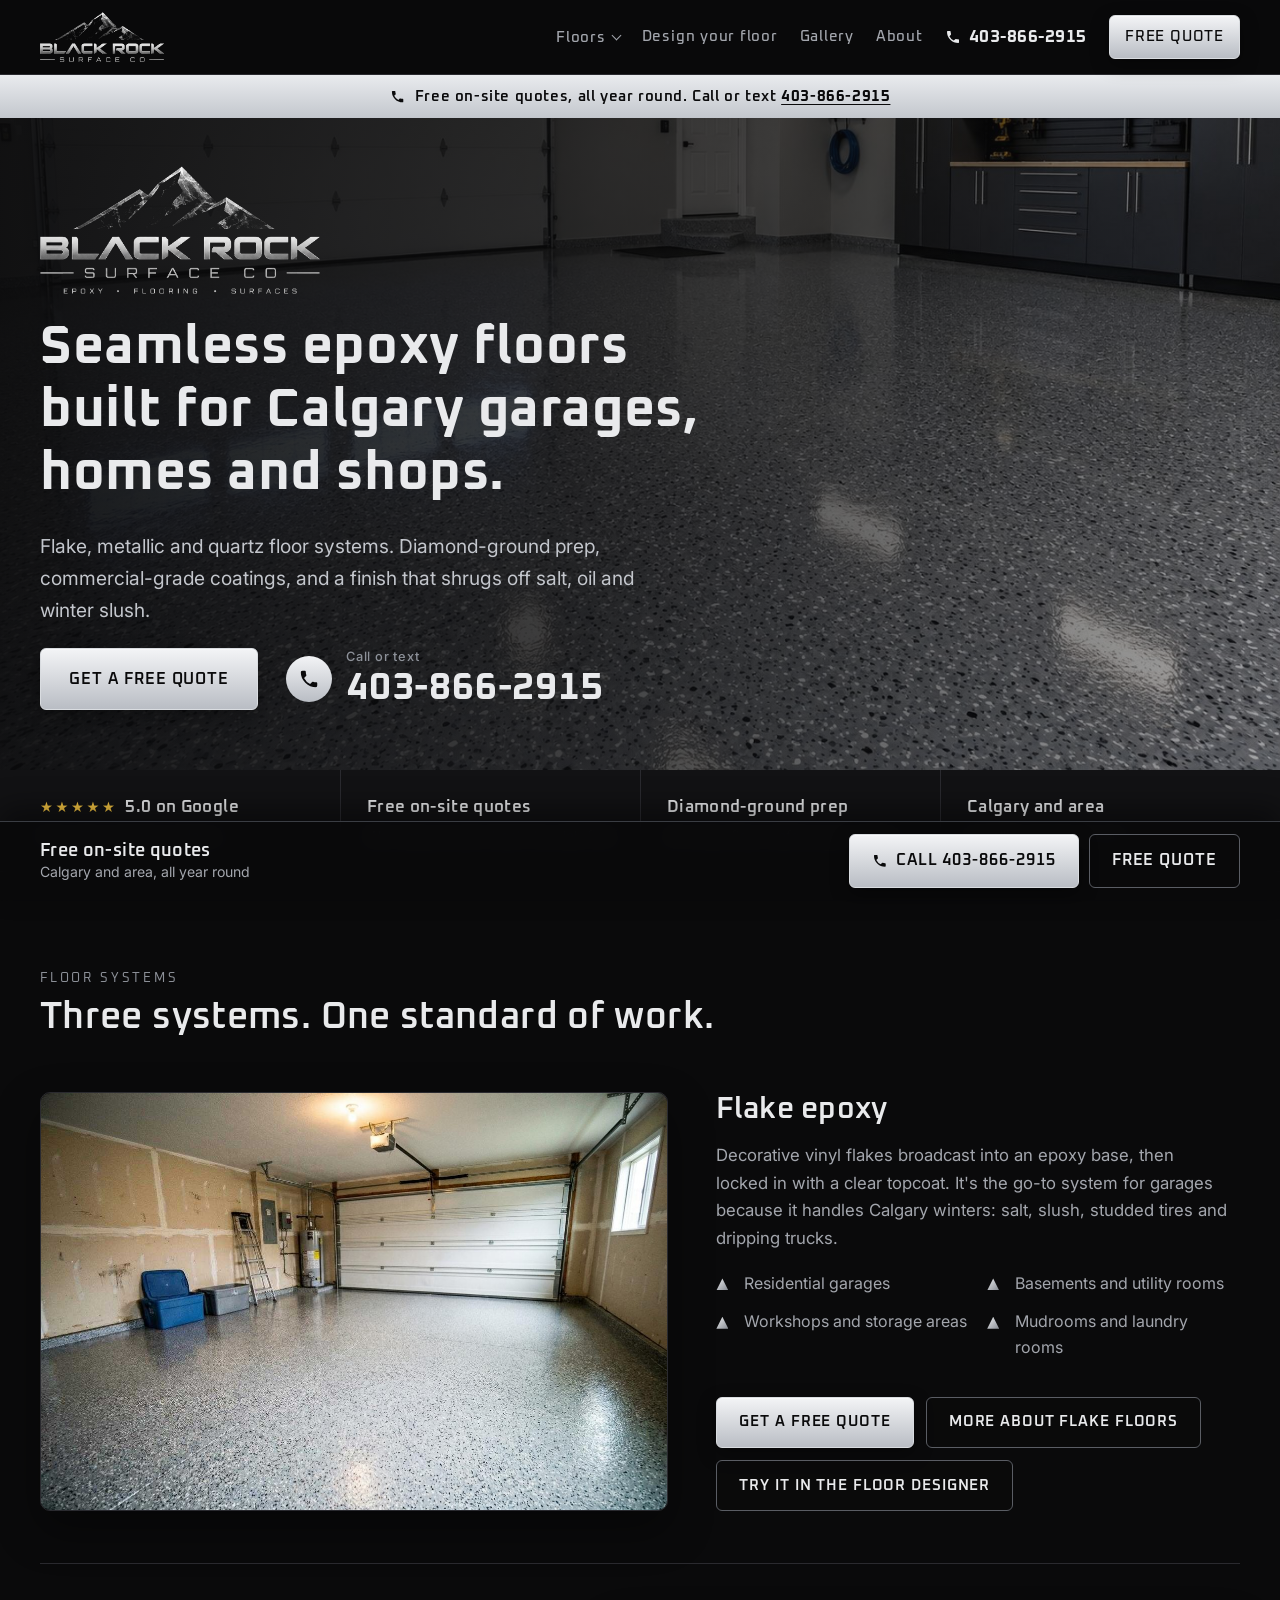
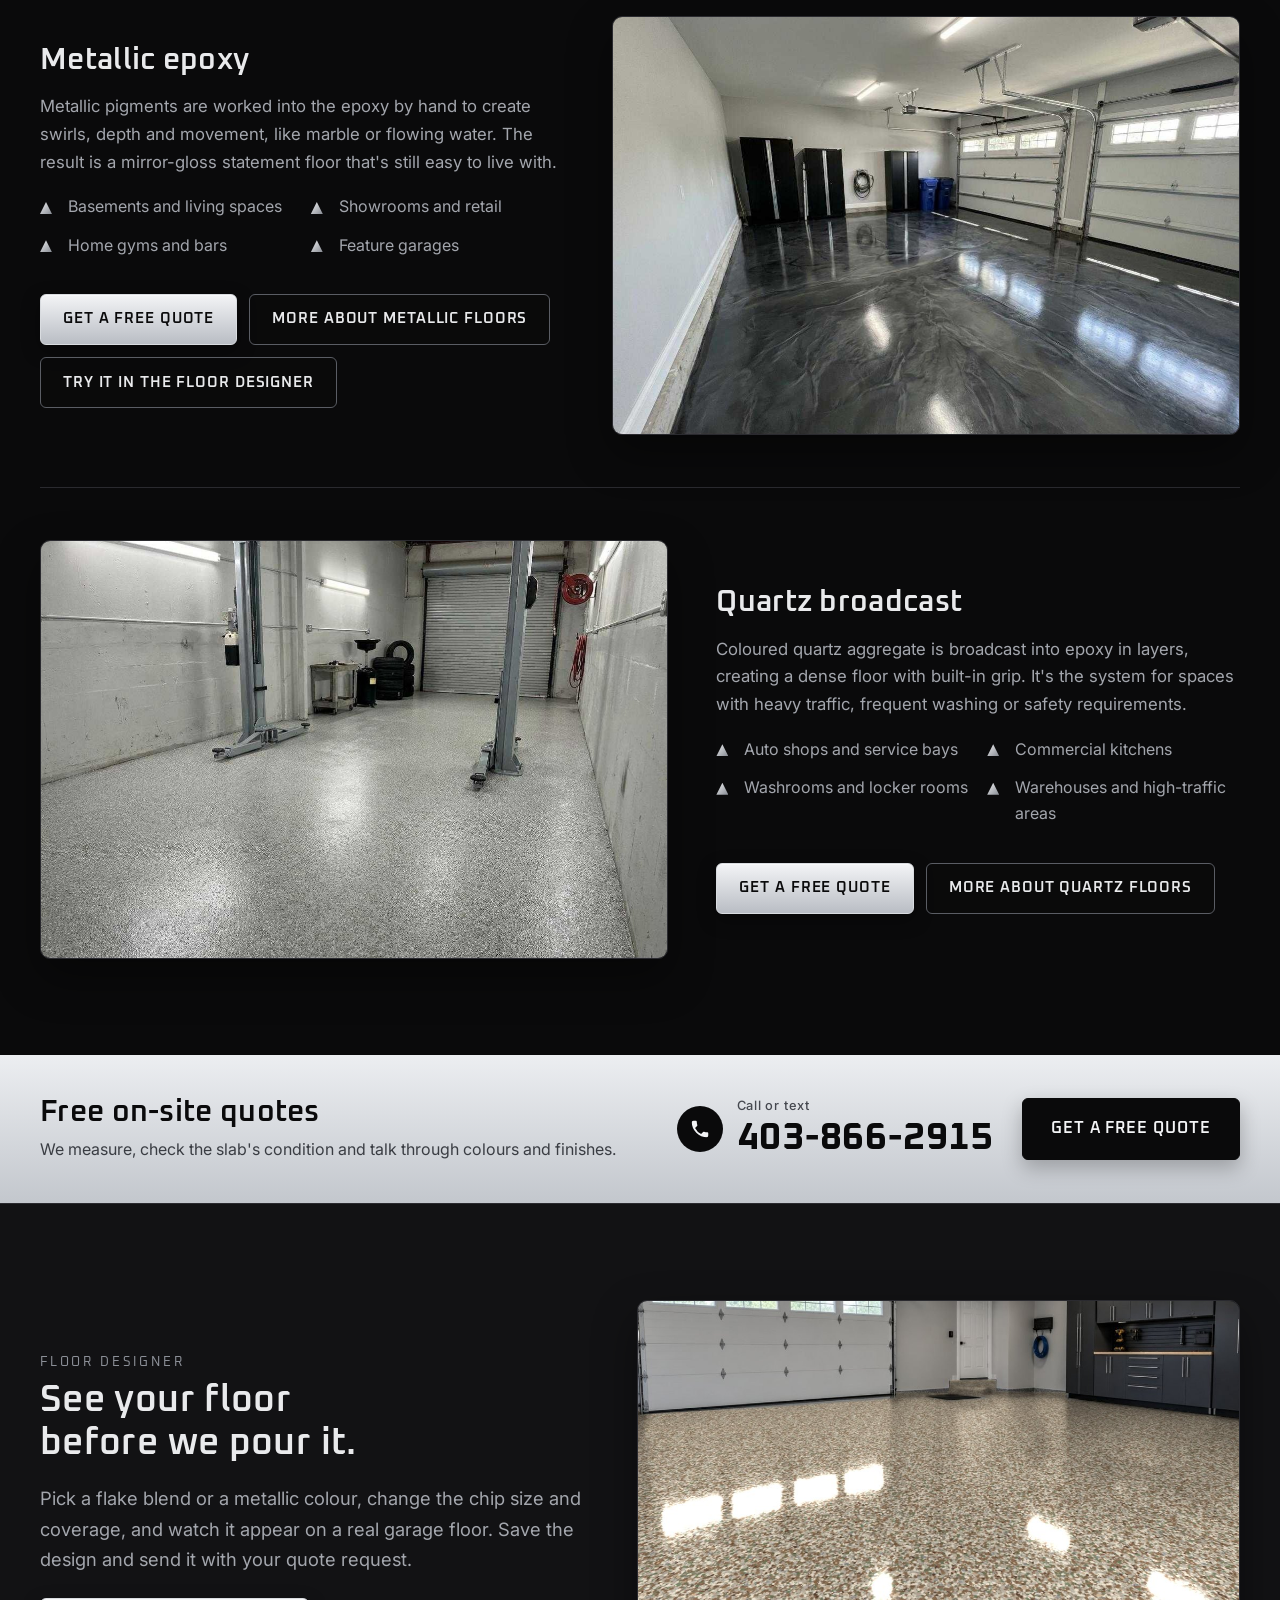
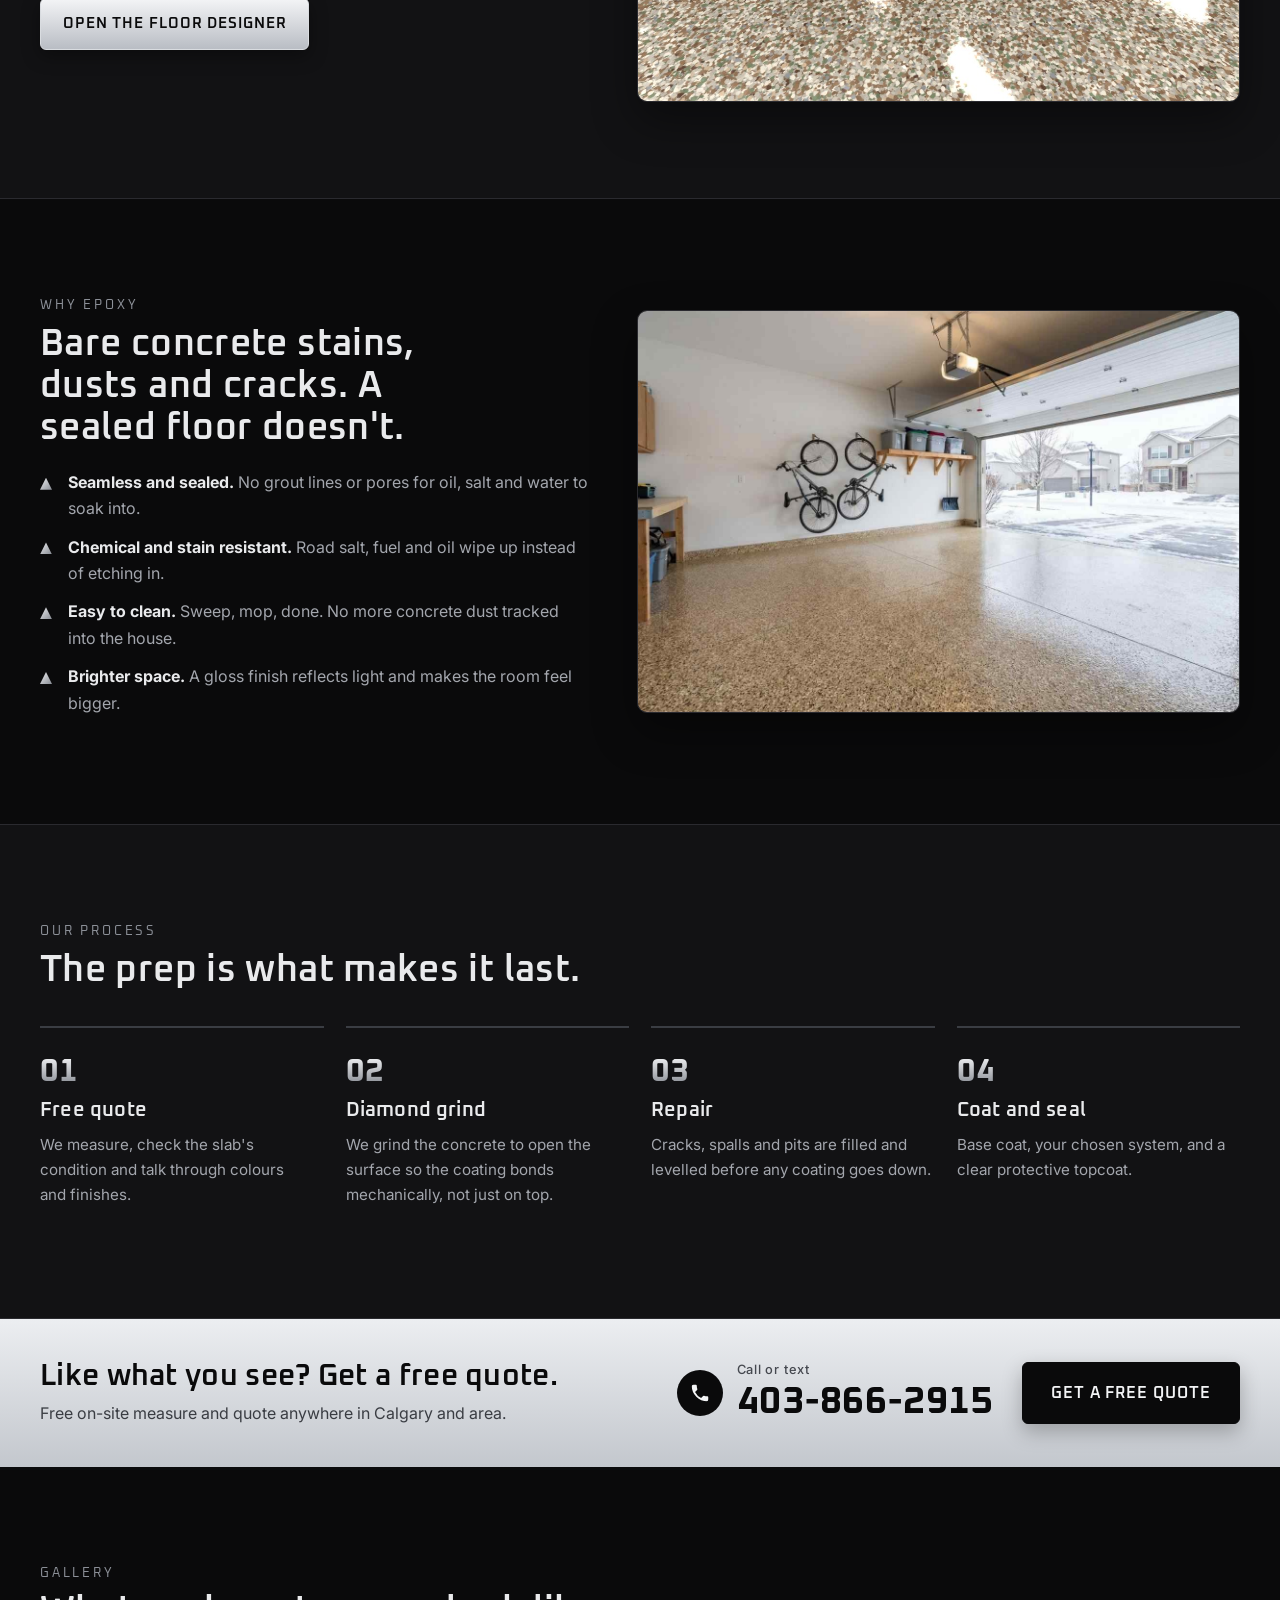
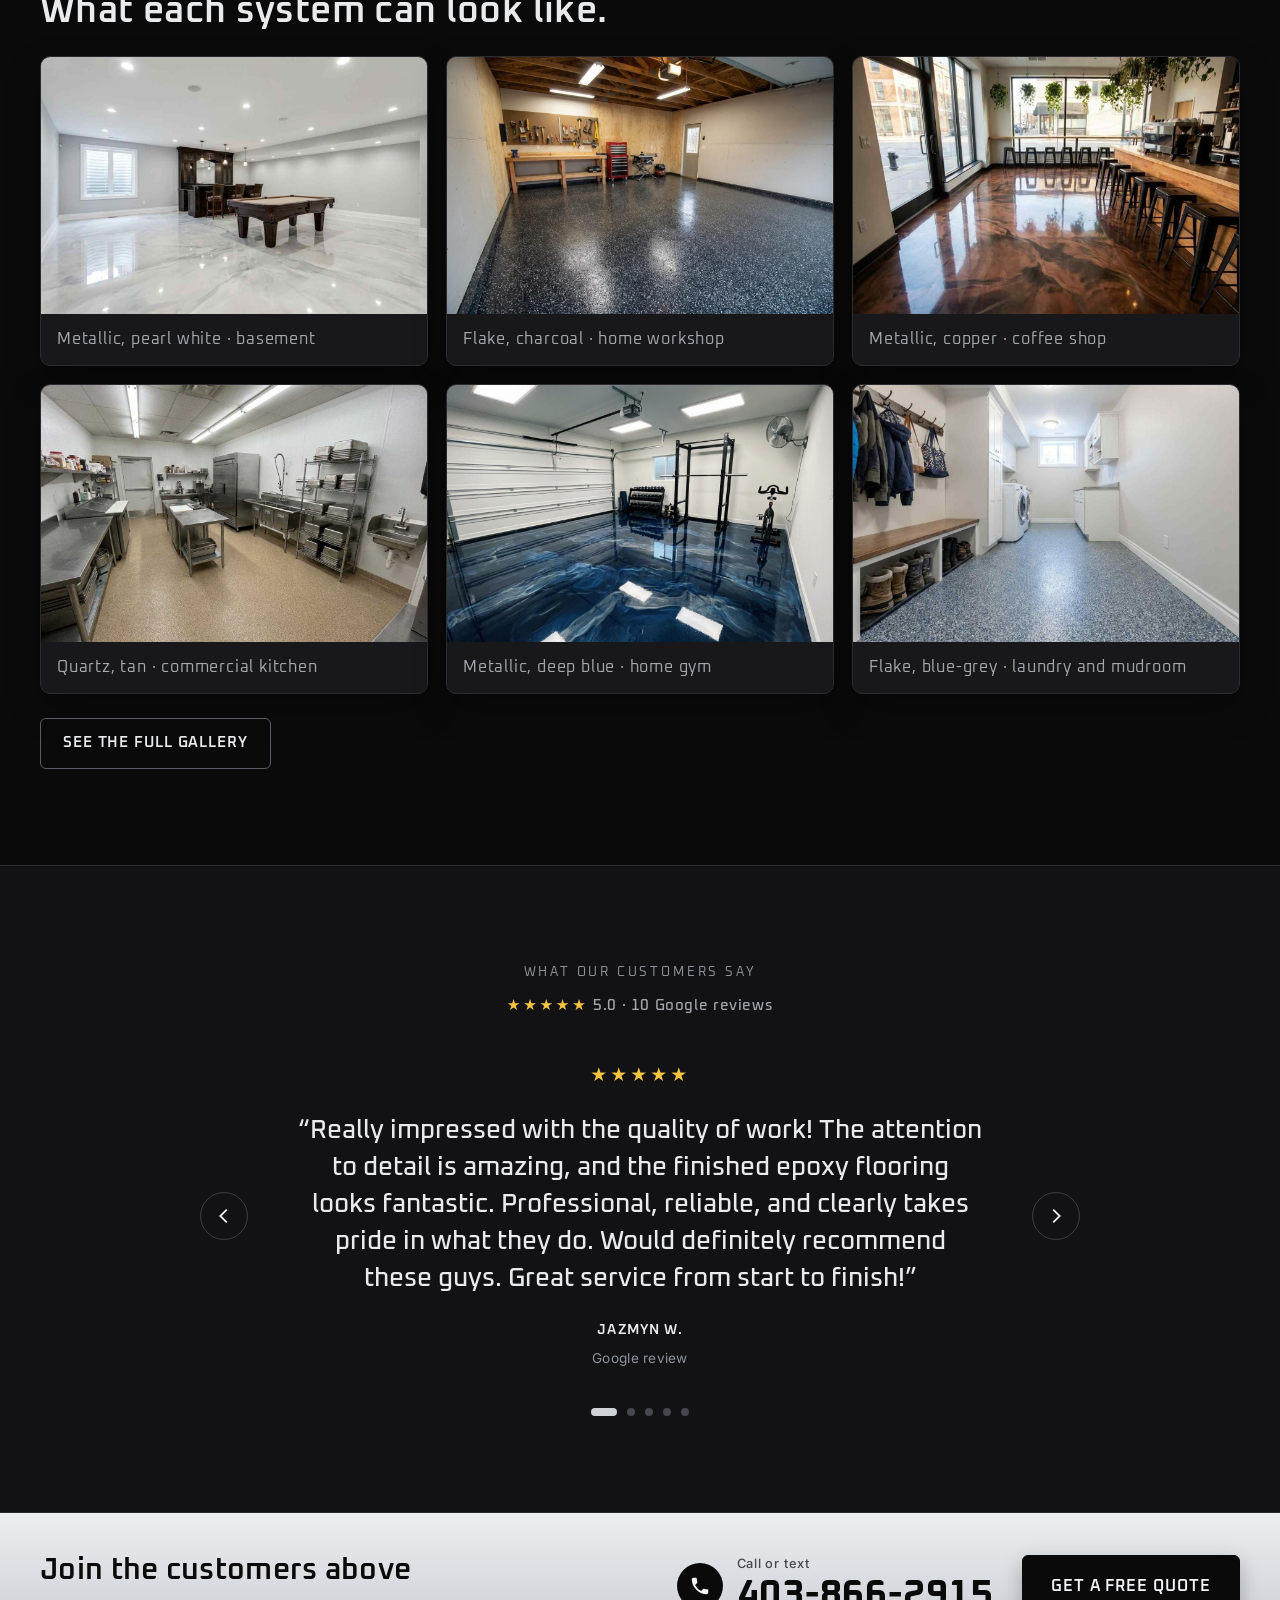
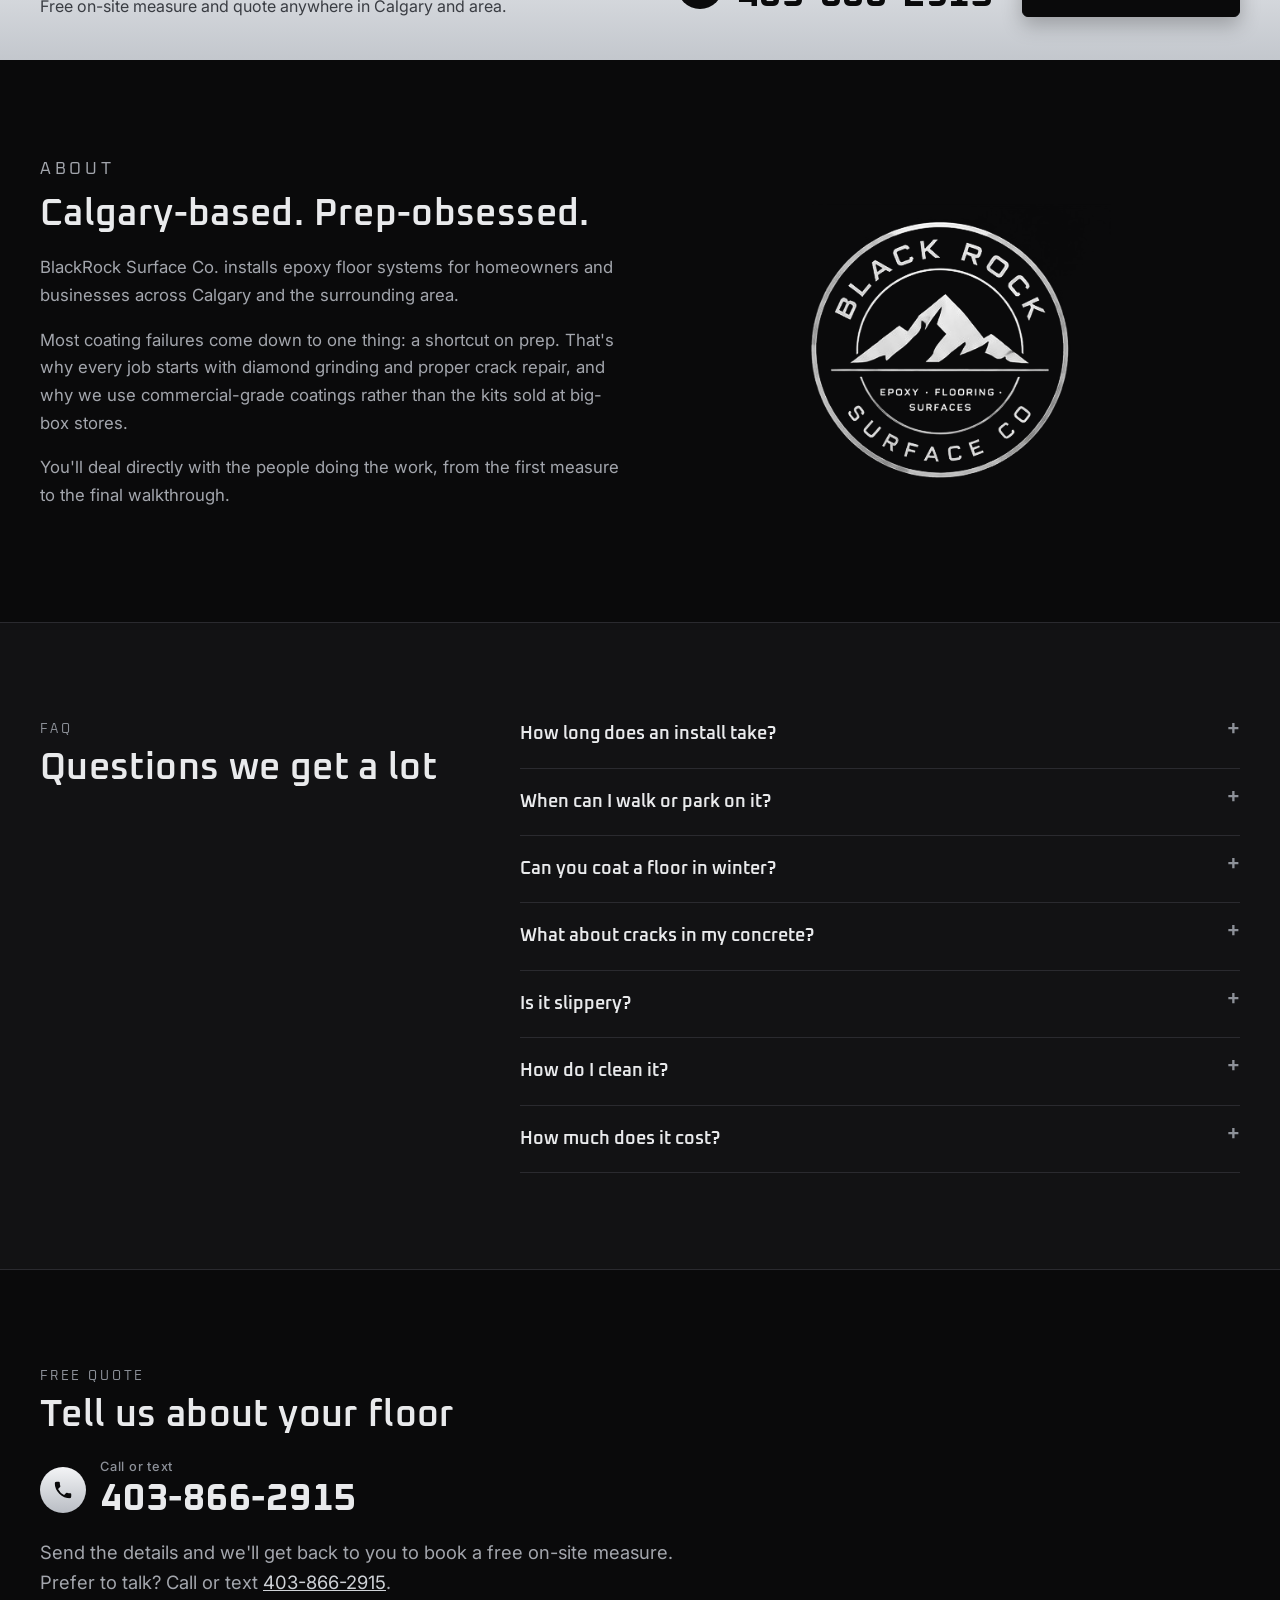
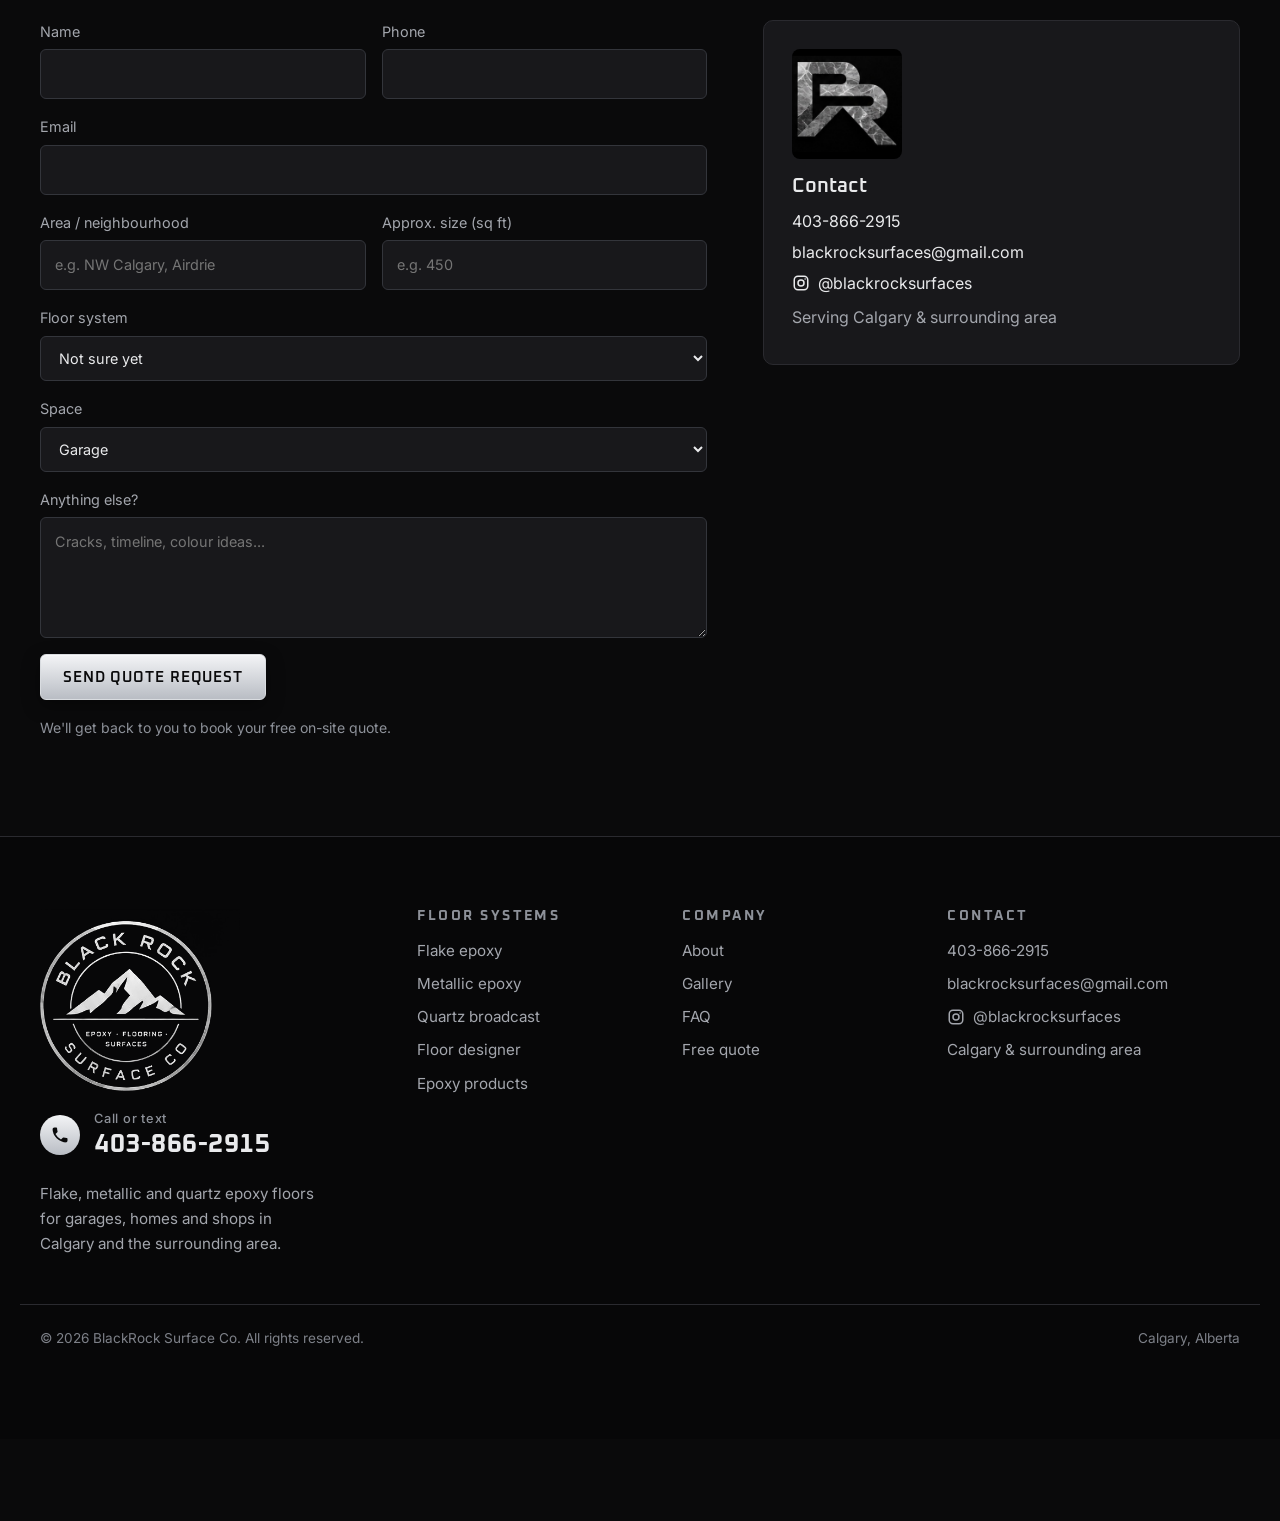
==== index.html @ cf54d1dd "Enlarge photos a notch Widen the page slightly, give photos more of each two-column row, and use a 3" ====
<!doctype html>
<html lang="en">
<head>
<meta charset="utf-8">
<meta name="viewport" content="width=device-width, initial-scale=1">
<title>BlackRock Surface Co. | Epoxy Floors in Calgary</title>
<meta name="description" content="Flake, metallic and quartz epoxy floor systems for garages, basements and commercial spaces in Calgary. Free quotes: 403-866-2915.">
<link rel="icon" type="image/png" href="img/favicon.png">
<link rel="apple-touch-icon" href="img/apple-touch-icon.png">
<meta property="og:title" content="BlackRock Surface Co. | Epoxy Floors in Calgary">
<meta property="og:description" content="Flake, metallic and quartz epoxy floor systems for garages, basements and commercial spaces in Calgary. Free quotes: 403-866-2915.">
<meta property="og:image" content="img/garage.jpg">
<link rel="preconnect" href="https://fonts.googleapis.com">
<link rel="preconnect" href="https://fonts.gstatic.com" crossorigin>
<link href="https://fonts.googleapis.com/css2?family=Oxanium:wght@500;600;700&family=Inter:wght@400;500;600&display=swap" rel="stylesheet">
<link rel="stylesheet" href="styles.css?v=73e867b5">
</head>
<body class="home">
<header class="site-header">
  <div class="wrap header-row">
    <a class="brand" href="index.html" aria-label="BlackRock Surface Co. home"><img src="img/logo-header.png" alt="Black Rock Surface Co"></a>
    <a class="header-call" href="tel:+14038662915"><svg class="ico-phone" viewBox="0 0 24 24" aria-hidden="true" fill="currentColor"><path d="M6.6 10.8a15.1 15.1 0 0 0 6.6 6.6l2.2-2.2a1 1 0 0 1 1-.25c1.1.37 2.3.57 3.6.57a1 1 0 0 1 1 1V20a1 1 0 0 1-1 1A17 17 0 0 1 3 4a1 1 0 0 1 1-1h3.5a1 1 0 0 1 1 1c0 1.25.2 2.45.57 3.6a1 1 0 0 1-.25 1z"/></svg>403-866-2915</a>
    <button class="nav-toggle" aria-expanded="false" aria-controls="nav">Menu</button>
    <nav id="nav" class="nav"><div class="nav-group"><button class="nav-drop" type="button" aria-expanded="false" aria-controls="floors-menu">Floors</button><div class="nav-menu" id="floors-menu"><a href="flake.html">Flake epoxy</a><a href="metallic.html">Metallic epoxy</a><a href="quartz.html">Quartz broadcast</a></div></div><a href="designer.html">Design your floor</a><a href="gallery.html">Gallery</a><a href="about.html">About</a><a class="nav-phone" href="tel:+14038662915"><svg class="ico-phone" viewBox="0 0 24 24" aria-hidden="true" fill="currentColor"><path d="M6.6 10.8a15.1 15.1 0 0 0 6.6 6.6l2.2-2.2a1 1 0 0 1 1-.25c1.1.37 2.3.57 3.6.57a1 1 0 0 1 1 1V20a1 1 0 0 1-1 1A17 17 0 0 1 3 4a1 1 0 0 1 1-1h3.5a1 1 0 0 1 1 1c0 1.25.2 2.45.57 3.6a1 1 0 0 1-.25 1z"/></svg>403-866-2915</a><a class="btn btn-sm" href="#get-quote">Free Quote</a></nav>
  </div>
</header>
<div class="announce"><div class="wrap"><svg class="ico-phone" viewBox="0 0 24 24" aria-hidden="true" fill="currentColor"><path d="M6.6 10.8a15.1 15.1 0 0 0 6.6 6.6l2.2-2.2a1 1 0 0 1 1-.25c1.1.37 2.3.57 3.6.57a1 1 0 0 1 1 1V20a1 1 0 0 1-1 1A17 17 0 0 1 3 4a1 1 0 0 1 1-1h3.5a1 1 0 0 1 1 1c0 1.25.2 2.45.57 3.6a1 1 0 0 1-.25 1z"/></svg><span>Free on-site quotes, all year round. Call or text <a href="tel:+14038662915">403-866-2915</a></span></div></div>
<main>

<section class="hero" style="--img:url(img/garage.jpg)">
  <div class="wrap hero-inner">
    <img class="hero-logo" src="img/logo-full.png" alt="Black Rock Surface Co. Epoxy, flooring, surfaces">
    <h1>Seamless epoxy floors built for Calgary garages, homes and shops.</h1>
    <p class="lead">Flake, metallic and quartz floor systems. Diamond-ground prep, commercial-grade coatings, and a finish that shrugs off salt, oil and winter slush.</p>
    <div class="hero-actions">
      <a class="btn btn-lg" href="#get-quote">Get a free quote</a>
      <a class="big-phone" href="tel:+14038662915"><svg class="ico-phone" viewBox="0 0 24 24" aria-hidden="true" fill="currentColor"><path d="M6.6 10.8a15.1 15.1 0 0 0 6.6 6.6l2.2-2.2a1 1 0 0 1 1-.25c1.1.37 2.3.57 3.6.57a1 1 0 0 1 1 1V20a1 1 0 0 1-1 1A17 17 0 0 1 3 4a1 1 0 0 1 1-1h3.5a1 1 0 0 1 1 1c0 1.25.2 2.45.57 3.6a1 1 0 0 1-.25 1z"/></svg><span><small>Call or text</small>403-866-2915</span></a>
    </div>
  </div>
</section>

<section class="facts" aria-label="At a glance">
  <div class="wrap">
    <ul>
      <li><strong><span class="stars" aria-hidden="true">★★★★★</span>5.0 on Google</strong><span>From 10 customer reviews</span></li>
      <li><strong>Free on-site quotes</strong><span>We measure and check the slab first</span></li>
      <li><strong>Diamond-ground prep</strong><span>On every floor, before any coating</span></li>
      <li><strong>Calgary and area</strong><span>Installing all year round</span></li>
    </ul>
  </div>
</section>

<section class="section" id="floors">
  <div class="wrap">
    <p class="eyebrow">Floor systems</p>
    <h2>Three systems. One standard of work.</h2>
    <div class="floor-rows">
      <article class="floor-row" id="flake" data-reveal>
        <img class="rounded floor-media" src="img/floors/flake-grey.jpg" alt="Two-car garage with a light grey, white and black flake epoxy floor" loading="lazy">
        <div>
          <h3>Flake epoxy</h3>
          <p class="floor-lead">Decorative vinyl flakes broadcast into an epoxy base, then locked in with a clear topcoat. It's the go-to system for garages because it handles Calgary winters: salt, slush, studded tires and dripping trucks.</p>
          <ul class="checks cols"><li>Residential garages</li><li>Basements and utility rooms</li><li>Workshops and storage areas</li><li>Mudrooms and laundry rooms</li></ul>
          <div class="link-row"><a class="btn" href="#get-quote">Get a free quote</a><a class="btn btn-ghost" href="flake.html">More about flake floors</a><a class="btn btn-ghost" href="designer.html">Try it in the floor designer</a></div>
        </div>
      </article>
      <article class="floor-row flip" id="metallic" data-reveal>
        <img class="rounded floor-media" src="img/floors/metallic-charcoal.jpg" alt="Three-car garage with a charcoal and silver metallic epoxy floor" loading="lazy">
        <div>
          <h3>Metallic epoxy</h3>
          <p class="floor-lead">Metallic pigments are worked into the epoxy by hand to create swirls, depth and movement, like marble or flowing water. The result is a mirror-gloss statement floor that's still easy to live with.</p>
          <ul class="checks cols"><li>Basements and living spaces</li><li>Showrooms and retail</li><li>Home gyms and bars</li><li>Feature garages</li></ul>
          <div class="link-row"><a class="btn" href="#get-quote">Get a free quote</a><a class="btn btn-ghost" href="metallic.html">More about metallic floors</a><a class="btn btn-ghost" href="designer.html">Try it in the floor designer</a></div>
        </div>
      </article>
      <article class="floor-row" id="quartz" data-reveal>
        <img class="rounded floor-media" src="img/floors/quartz-grey.jpg" alt="Auto repair bay with a grey quartz broadcast floor" loading="lazy">
        <div>
          <h3>Quartz broadcast</h3>
          <p class="floor-lead">Coloured quartz aggregate is broadcast into epoxy in layers, creating a dense floor with built-in grip. It's the system for spaces with heavy traffic, frequent washing or safety requirements.</p>
          <ul class="checks cols"><li>Auto shops and service bays</li><li>Commercial kitchens</li><li>Washrooms and locker rooms</li><li>Warehouses and high-traffic areas</li></ul>
          <div class="link-row"><a class="btn" href="#get-quote">Get a free quote</a><a class="btn btn-ghost" href="quartz.html">More about quartz floors</a></div>
        </div>
      </article>
    </div>
  </div>
</section>

<section class="quote-strip">
  <div class="wrap">
    <div><h2>Free on-site quotes</h2><p>We measure, check the slab's condition and talk through colours and finishes.</p></div>
    <div class="strip-acts"><a class="big-phone on-light" href="tel:+14038662915"><svg class="ico-phone" viewBox="0 0 24 24" aria-hidden="true" fill="currentColor"><path d="M6.6 10.8a15.1 15.1 0 0 0 6.6 6.6l2.2-2.2a1 1 0 0 1 1-.25c1.1.37 2.3.57 3.6.57a1 1 0 0 1 1 1V20a1 1 0 0 1-1 1A17 17 0 0 1 3 4a1 1 0 0 1 1-1h3.5a1 1 0 0 1 1 1c0 1.25.2 2.45.57 3.6a1 1 0 0 1-.25 1z"/></svg><span><small>Call or text</small>403-866-2915</span></a><a class="btn btn-dark btn-lg" href="#get-quote">Get a free quote</a></div>
  </div>
</section>

<section class="section alt" id="designer">
  <div class="wrap split" data-reveal>
    <div>
      <p class="eyebrow">Floor designer</p>
      <h2>See your floor before we pour it.</h2>
      <p class="lead">Pick a flake blend or a metallic colour, change the chip size and coverage, and watch it appear on a real garage floor. Save the design and send it with your quote request.</p>
      <div class="link-row"><a class="btn" href="designer.html">Open the floor designer</a></div>
    </div>
    <a href="designer.html"><img class="rounded" src="img/designer-preview.jpg" alt="Floor designer preview showing a tan flake blend on a garage floor" loading="lazy"></a>
  </div>
</section>

<section class="section" id="why">
  <div class="wrap split" data-reveal>
    <div>
      <p class="eyebrow">Why epoxy</p>
      <h2>Bare concrete stains, dusts and cracks. A sealed floor doesn't.</h2>
      <ul class="checks">
        <li><strong>Seamless and sealed.</strong> No grout lines or pores for oil, salt and water to soak into.</li>
        <li><strong>Chemical and stain resistant.</strong> Road salt, fuel and oil wipe up instead of etching in.</li>
        <li><strong>Easy to clean.</strong> Sweep, mop, done. No more concrete dust tracked into the house.</li>
        <li><strong>Brighter space.</strong> A gloss finish reflects light and makes the room feel bigger.</li>
      </ul>
    </div>
    <img class="rounded" src="img/floors/flake-tan.jpg" alt="Single-car garage with a tan and brown flake epoxy floor, door open to a snowy driveway" loading="lazy">
  </div>
</section>

<section class="section alt" id="process">
  <div class="wrap" data-reveal>
    <p class="eyebrow">Our process</p>
    <h2>The prep is what makes it last.</h2>
    <ol class="steps">
      <li><span>01</span><h3>Free quote</h3><p>We measure, check the slab's condition and talk through colours and finishes.</p></li>
      <li><span>02</span><h3>Diamond grind</h3><p>We grind the concrete to open the surface so the coating bonds mechanically, not just on top.</p></li>
      <li><span>03</span><h3>Repair</h3><p>Cracks, spalls and pits are filled and levelled before any coating goes down.</p></li>
      <li><span>04</span><h3>Coat and seal</h3><p>Base coat, your chosen system, and a clear protective topcoat.</p></li>
    </ol>
  </div>
</section>

<section class="quote-strip">
  <div class="wrap">
    <div><h2>Like what you see? Get a free quote.</h2><p>Free on-site measure and quote anywhere in Calgary and area.</p></div>
    <div class="strip-acts"><a class="big-phone on-light" href="tel:+14038662915"><svg class="ico-phone" viewBox="0 0 24 24" aria-hidden="true" fill="currentColor"><path d="M6.6 10.8a15.1 15.1 0 0 0 6.6 6.6l2.2-2.2a1 1 0 0 1 1-.25c1.1.37 2.3.57 3.6.57a1 1 0 0 1 1 1V20a1 1 0 0 1-1 1A17 17 0 0 1 3 4a1 1 0 0 1 1-1h3.5a1 1 0 0 1 1 1c0 1.25.2 2.45.57 3.6a1 1 0 0 1-.25 1z"/></svg><span><small>Call or text</small>403-866-2915</span></a><a class="btn btn-dark btn-lg" href="#get-quote">Get a free quote</a></div>
  </div>
</section>

<section class="section" id="gallery">
  <div class="wrap">
    <p class="eyebrow">Gallery</p>
    <h2>What each system can look like.</h2>
    <div class="gallery three mt">
      <figure data-reveal><img src="img/floors/metallic-white.jpg" alt="Finished basement with a bar and pool table on a white marble-look metallic epoxy floor" loading="lazy"><figcaption>Metallic, pearl white · basement</figcaption></figure>
      <figure data-reveal><img src="img/floors/flake-charcoal.jpg" alt="Home workshop with a wooden workbench and a dark charcoal flake epoxy floor" loading="lazy"><figcaption>Flake, charcoal · home workshop</figcaption></figure>
      <figure data-reveal><img src="img/floors/metallic-copper.jpg" alt="Coffee shop with a copper and bronze metallic epoxy floor" loading="lazy"><figcaption>Metallic, copper · coffee shop</figcaption></figure>
      <figure data-reveal><img src="img/floors/quartz-tan.jpg" alt="Restaurant kitchen with a tan quartz broadcast floor and cove base" loading="lazy"><figcaption>Quartz, tan · commercial kitchen</figcaption></figure>
      <figure data-reveal><img src="img/floors/metallic-blue.jpg" alt="Garage home gym with a deep blue metallic epoxy floor" loading="lazy"><figcaption>Metallic, deep blue · home gym</figcaption></figure>
      <figure data-reveal><img src="img/floors/flake-blue.jpg" alt="Basement laundry and mudroom with a blue-grey flake epoxy floor" loading="lazy"><figcaption>Flake, blue-grey · laundry and mudroom</figcaption></figure>
    </div>
    <div class="link-row"><a class="btn btn-ghost" href="gallery.html">See the full gallery</a></div>
  </div>
</section>

<section class="section alt" id="reviews">
  <div class="wrap">
    <div class="reviews-head">
      <p class="eyebrow">What our customers say</p>
      <a class="rating" href="https://www.google.com/maps/search/?api=1&amp;query=Blackrock+Surface+Co.+Calgary" target="_blank" rel="noopener"><span class="stars" aria-hidden="true">★★★★★</span> 5.0 · 10 Google reviews</a>
    </div>
    <div class="carousel" aria-roledescription="carousel" aria-label="Customer reviews">
      <button class="car-btn prev" type="button" aria-label="Previous review"><svg viewBox="0 0 24 24" width="22" height="22" aria-hidden="true" fill="none" stroke="currentColor" stroke-width="2"><path d="M15 5l-7 7 7 7"/></svg></button>
      <div class="track" tabindex="0">
        <figure class="slide" role="group" aria-roledescription="slide" aria-label="1 of 5">
          <div class="stars" role="img" aria-label="5 out of 5 stars">★★★★★</div>
          <blockquote>“Really impressed with the quality of work! The attention to detail is amazing, and the finished epoxy flooring looks fantastic. Professional, reliable, and clearly takes pride in what they do. Would definitely recommend these guys. Great service from start to finish!”</blockquote>
          <figcaption>Jazmyn W.<span>Google review</span></figcaption>
        </figure>
        <figure class="slide" role="group" aria-roledescription="slide" aria-label="2 of 5">
          <div class="stars" role="img" aria-label="5 out of 5 stars">★★★★★</div>
          <blockquote>“I couldn’t be happier with the work these young guys did! From start to finish, they were professional, hardworking, and clearly took pride! … The floor looks clean, sharp, and professionally done.”</blockquote>
          <figcaption>Devin M.<span>Google review</span></figcaption>
        </figure>
        <figure class="slide" role="group" aria-roledescription="slide" aria-label="3 of 5">
          <div class="stars" role="img" aria-label="5 out of 5 stars">★★★★★</div>
          <blockquote>“These guys are fantastic! The floors look awesome, and the whole experience was great. It’s nice seeing someone take the leap into running their own business and put this much care into what they do. Definitely worth checking them out if you need flooring done!”</blockquote>
          <figcaption>Jaiden R.<span>Google review</span></figcaption>
        </figure>
        <figure class="slide" role="group" aria-roledescription="slide" aria-label="4 of 5">
          <div class="stars" role="img" aria-label="5 out of 5 stars">★★★★★</div>
          <blockquote>“Was recommended by a fellow peer, &amp; couldn’t be more impressed by the professionalism shown not only in their work, but aswell when getting in touch with questions/concerns I had!”</blockquote>
          <figcaption>Kobe C.<span>Google review</span></figcaption>
        </figure>
        <figure class="slide" role="group" aria-roledescription="slide" aria-label="5 of 5">
          <div class="stars" role="img" aria-label="5 out of 5 stars">★★★★★</div>
          <blockquote>“These guys were awesome! Did a great job and had a great attitude very respectful group of guys would recommend!”</blockquote>
          <figcaption>Brody F.<span>Google review</span></figcaption>
        </figure>
      </div>
      <button class="car-btn next" type="button" aria-label="Next review"><svg viewBox="0 0 24 24" width="22" height="22" aria-hidden="true" fill="none" stroke="currentColor" stroke-width="2"><path d="M9 5l7 7-7 7"/></svg></button>
    </div>
    <div class="dots"><button class="dot" type="button" aria-label="Show review 1"></button><button class="dot" type="button" aria-label="Show review 2"></button><button class="dot" type="button" aria-label="Show review 3"></button><button class="dot" type="button" aria-label="Show review 4"></button><button class="dot" type="button" aria-label="Show review 5"></button></div>
  </div>
</section>

<section class="quote-strip">
  <div class="wrap">
    <div><h2>Join the customers above</h2><p>Free on-site measure and quote anywhere in Calgary and area.</p></div>
    <div class="strip-acts"><a class="big-phone on-light" href="tel:+14038662915"><svg class="ico-phone" viewBox="0 0 24 24" aria-hidden="true" fill="currentColor"><path d="M6.6 10.8a15.1 15.1 0 0 0 6.6 6.6l2.2-2.2a1 1 0 0 1 1-.25c1.1.37 2.3.57 3.6.57a1 1 0 0 1 1 1V20a1 1 0 0 1-1 1A17 17 0 0 1 3 4a1 1 0 0 1 1-1h3.5a1 1 0 0 1 1 1c0 1.25.2 2.45.57 3.6a1 1 0 0 1-.25 1z"/></svg><span><small>Call or text</small>403-866-2915</span></a><a class="btn btn-dark btn-lg" href="#get-quote">Get a free quote</a></div>
  </div>
</section>

<section class="section" id="about">
  <div class="wrap split" data-reveal>
    <div class="prose">
      <p class="eyebrow">About</p>
      <h2>Calgary-based. Prep-obsessed.</h2>
      <p>BlackRock Surface Co. installs epoxy floor systems for homeowners and businesses across Calgary and the surrounding area.</p>
      <p>Most coating failures come down to one thing: a shortcut on prep. That's why every job starts with diamond grinding and proper crack repair, and why we use commercial-grade coatings rather than the kits sold at big-box stores.</p>
      <p>You'll deal directly with the people doing the work, from the first measure to the final walkthrough.</p>
    </div>
    <img class="badge-big" src="img/logo-badge.png" alt="Black Rock Surface Co badge" loading="lazy">
  </div>
</section>

<section class="section alt" id="faq">
  <div class="wrap faq-split" data-reveal>
    <div>
      <p class="eyebrow">FAQ</p>
      <h2>Questions we get a lot</h2>
    </div>
    <div class="faq"><details><summary>How long does an install take?</summary><p>Most residential garages take 1 to 2 days, depending on the size, the slab's condition and the system. We'll give you a timeline with your quote.</p></details><details><summary>When can I walk or park on it?</summary><p>Light foot traffic is usually fine within about a day. Vehicles need longer for the coating to fully cure. We'll give you exact times for your system and the temperature on the day.</p></details><details><summary>Can you coat a floor in winter?</summary><p>Yes, as long as the space can be kept heated to the temperature the coating needs during install and cure. Attached and heated garages are usually fine.</p></details><details><summary>What about cracks in my concrete?</summary><p>Cracks and spalls are repaired before coating. Coatings bridge hairline cracks well, but a slab that's still moving can telegraph cracks through over time. We'll flag that at the quote.</p></details><details><summary>Is it slippery?</summary><p>A plain gloss coat can be slick when wet. Flake and quartz systems add texture, and we can add anti-slip additive to the topcoat.</p></details><details><summary>How do I clean it?</summary><p>Sweep or dust-mop regularly, and mop with a mild cleaner. Avoid soap-heavy or acidic cleaners that leave a film.</p></details><details><summary>How much does it cost?</summary><p>It depends on square footage, slab condition and system. Every quote is free and done on-site so the price is accurate, not a guess.</p></details></div>
  </div>
</section>

<section class="section" id="get-quote">
  <div class="wrap" data-reveal>
    <p class="eyebrow">Free quote</p>
    <h2>Tell us about your floor</h2>
    <a class="big-phone" href="tel:+14038662915"><svg class="ico-phone" viewBox="0 0 24 24" aria-hidden="true" fill="currentColor"><path d="M6.6 10.8a15.1 15.1 0 0 0 6.6 6.6l2.2-2.2a1 1 0 0 1 1-.25c1.1.37 2.3.57 3.6.57a1 1 0 0 1 1 1V20a1 1 0 0 1-1 1A17 17 0 0 1 3 4a1 1 0 0 1 1-1h3.5a1 1 0 0 1 1 1c0 1.25.2 2.45.57 3.6a1 1 0 0 1-.25 1z"/></svg><span><small>Call or text</small>403-866-2915</span></a>

    <p class="lead">Send the details and we'll get back to you to book a free on-site measure. Prefer to talk? Call or text <a href="tel:+14038662915">403-866-2915</a>.</p>
    <div class="split contact mt">
    <form id="quote" class="form" action="https://formsubmit.co/ajax/7c59a84eb715c0507be6e21f9f8af53b" method="POST" novalidate>
      <input type="hidden" name="_subject" value="New quote request - BlackRock Surface Co.">
      <input type="hidden" name="_template" value="table">
      <input type="hidden" name="_captcha" value="false">
      <input type="text" name="_honey" tabindex="-1" autocomplete="off" style="position:absolute;left:-9999px" aria-hidden="true">
      <div class="row2">
        <label>Name<input name="name" required autocomplete="name"></label>
        <label>Phone<input name="phone" type="tel" required autocomplete="tel"></label>
      </div>
      <label>Email<input name="email" type="email" autocomplete="email"></label>
      <div class="row2">
        <label>Area / neighbourhood<input name="area" placeholder="e.g. NW Calgary, Airdrie"></label>
        <label>Approx. size (sq ft)<input name="size" inputmode="numeric" placeholder="e.g. 450"></label>
      </div>
      <label>Floor system
        <select name="system">
          <option>Not sure yet</option><option>Flake epoxy</option><option>Metallic epoxy</option><option>Quartz broadcast</option>
        </select>
      </label>
      <label>Space
        <select name="space">
          <option>Garage</option><option>Basement</option><option>Commercial / shop</option><option>Other</option>
        </select>
      </label>
      <label>Anything else?<textarea name="message" rows="4" placeholder="Cracks, timeline, colour ideas..."></textarea></label>
      <button class="btn" type="submit">Send quote request</button>
      <p class="form-note" id="formNote">We'll get back to you to book your free on-site quote.</p>
    </form>
    <aside class="contact-card">
      <img src="img/logo-monogram.jpg" alt="BR monogram" class="mono">
      <h3>Contact</h3>
      <p><a href="tel:+14038662915">403-866-2915</a></p>
      <p><a href="mailto:blackrocksurfaces@gmail.com">blackrocksurfaces@gmail.com</a></p>
      <p><a class="ig-link" href="https://www.instagram.com/blackrocksurfaces/" target="_blank" rel="noopener"><svg class="ig" viewBox="0 0 24 24" width="18" height="18" aria-hidden="true" fill="none" stroke="currentColor" stroke-width="2"><rect x="3" y="3" width="18" height="18" rx="5"/><circle cx="12" cy="12" r="4"/><circle cx="17.5" cy="6.5" r="1" fill="currentColor" stroke="none"/></svg>@blackrocksurfaces</a></p>
      <p>Serving Calgary &amp; surrounding area</p>
    </aside>
    </div>
  </div>
</section>

</main>
<footer class="site-footer">
  <div class="wrap footer-grid">
    <div class="footer-brand"><img class="footer-badge" src="img/logo-badge.png" alt="Black Rock Surface Co badge"><a class="big-phone footer-phone" href="tel:+14038662915"><svg class="ico-phone" viewBox="0 0 24 24" aria-hidden="true" fill="currentColor"><path d="M6.6 10.8a15.1 15.1 0 0 0 6.6 6.6l2.2-2.2a1 1 0 0 1 1-.25c1.1.37 2.3.57 3.6.57a1 1 0 0 1 1 1V20a1 1 0 0 1-1 1A17 17 0 0 1 3 4a1 1 0 0 1 1-1h3.5a1 1 0 0 1 1 1c0 1.25.2 2.45.57 3.6a1 1 0 0 1-.25 1z"/></svg><span><small>Call or text</small>403-866-2915</span></a><p>Flake, metallic and quartz epoxy floors for garages, homes and shops in Calgary and the surrounding area.</p></div>
    <div>
      <h4>Floor systems</h4>
      <a href="flake.html">Flake epoxy</a><a href="metallic.html">Metallic epoxy</a><a href="quartz.html">Quartz broadcast</a><a href="designer.html">Floor designer</a><a href="products.html">Epoxy products</a>
    </div>
    <div>
      <h4>Company</h4>
      <a href="about.html">About</a><a href="gallery.html">Gallery</a><a href="faq.html">FAQ</a><a href="contact.html">Free quote</a>
    </div>
    <div>
      <h4>Contact</h4>
      <a href="tel:+14038662915">403-866-2915</a><a href="mailto:blackrocksurfaces@gmail.com">blackrocksurfaces@gmail.com</a><a class="ig-link" href="https://www.instagram.com/blackrocksurfaces/" target="_blank" rel="noopener"><svg class="ig" viewBox="0 0 24 24" width="18" height="18" aria-hidden="true" fill="none" stroke="currentColor" stroke-width="2"><rect x="3" y="3" width="18" height="18" rx="5"/><circle cx="12" cy="12" r="4"/><circle cx="17.5" cy="6.5" r="1" fill="currentColor" stroke="none"/></svg>@blackrocksurfaces</a><span>Calgary &amp; surrounding area</span>
    </div>
  </div>
  <div class="wrap legal"><div>&copy; <span id="yr"></span> BlackRock Surface Co. All rights reserved.</div><div>Calgary, Alberta</div></div>
</footer>
<div class="action-bar" role="region" aria-label="Call or get a free quote">
  <div class="wrap">
    <p>Free on-site quotes<span>Calgary and area, all year round</span></p>
    <div class="acts"><a class="btn btn-call" href="tel:+14038662915"><svg class="ico-phone" viewBox="0 0 24 24" aria-hidden="true" fill="currentColor"><path d="M6.6 10.8a15.1 15.1 0 0 0 6.6 6.6l2.2-2.2a1 1 0 0 1 1-.25c1.1.37 2.3.57 3.6.57a1 1 0 0 1 1 1V20a1 1 0 0 1-1 1A17 17 0 0 1 3 4a1 1 0 0 1 1-1h3.5a1 1 0 0 1 1 1c0 1.25.2 2.45.57 3.6a1 1 0 0 1-.25 1z"/></svg><span class="lbl-long">Call 403-866-2915</span><span class="lbl-short">Call now</span></a><a class="btn btn-ghost btn-quote" href="#get-quote">Free quote</a></div>
  </div>
</div>
<script src="site.js?v=ac1b5864"></script>
</body>
</html>
---- styles.css ----
:root{
  --bg:#0a0a0b; --bg2:#121214; --bg3:#18181b; --line:#2a2a2f;
  --text:#e9eaec; --muted:#a3a6ad; --steel:#cfd2d7; --steel2:#8d9199;
  --radius:10px; --wrap:1240px;
  --head:"Oxanium",system-ui,sans-serif; --body:"Inter",system-ui,sans-serif;
}
*{box-sizing:border-box}
html{scroll-behavior:smooth;scroll-padding-top:86px}
body{margin:0;background:var(--bg);color:var(--text);font:16px/1.65 var(--body);-webkit-font-smoothing:antialiased}
img{max-width:100%;display:block}
a{color:var(--steel)}
h1,h2,h3,h4{font-family:var(--head);line-height:1.15;margin:0 0 .5em;letter-spacing:.01em}
h1{font-size:clamp(2rem,4.6vw,3.4rem);font-weight:700}
h2{font-size:clamp(1.6rem,3vw,2.3rem);font-weight:600}
h3{font-size:1.25rem;font-weight:600}
p{margin:0 0 1em;text-wrap:pretty}
h1,h2,h3{text-wrap:balance}
::selection{background:#cfd2d7;color:#0a0a0b}
a:focus-visible,button:focus-visible,summary:focus-visible{outline:2px solid var(--steel);outline-offset:3px;border-radius:4px}
.wrap{max-width:var(--wrap);margin:0 auto;padding:0 20px}
.eyebrow{font-family:var(--head);text-transform:uppercase;letter-spacing:.22em;font-size:.8rem;color:var(--steel2);margin-bottom:.6em}
.lead{font-size:1.15rem;color:var(--muted);max-width:640px}
.mt{margin-top:1.4em}

/* buttons */
.btn{display:inline-block;white-space:nowrap;box-shadow:0 1px 0 rgba(255,255,255,.35) inset,0 6px 18px rgba(0,0,0,.35);font-family:var(--head);font-weight:600;letter-spacing:.06em;text-transform:uppercase;font-size:.92rem;
  padding:.85em 1.5em;border-radius:6px;text-decoration:none;color:#0a0a0b;
  background:linear-gradient(180deg,#f3f4f6,#b9bdc4);border:1px solid #d9dce0;transition:transform .15s,filter .15s}
.btn:hover{filter:brightness(1.08);transform:translateY(-1px)}
.btn-ghost{background:rgba(10,10,11,.35);color:var(--text);border:1px solid #5a5d64;box-shadow:none}
.btn-ghost:hover{border-color:var(--steel)}
.btn-sm{padding:.55em 1em;font-size:.8rem}

/* header */
.site-header{position:sticky;top:0;z-index:50;background:rgba(10,10,11,.92);backdrop-filter:blur(8px);border-bottom:1px solid var(--line)}
.header-row{display:flex;align-items:center;justify-content:space-between;height:74px}
.brand img{height:50px;width:auto}
.nav{display:flex;align-items:center;gap:22px}
.nav a{color:var(--muted);text-decoration:none;font-family:var(--head);font-weight:500;letter-spacing:.05em;font-size:.95rem}
.nav a:hover,.nav a[aria-current=page]{color:var(--text)}
.nav a.btn{color:#0a0a0b}
/* grouped "Floors" menu */
.nav-group{position:relative;display:flex;align-items:center;height:74px}
.nav-drop{display:flex;align-items:center;gap:7px;background:none;border:0;padding:0;cursor:pointer;color:var(--muted);font-family:var(--head);font-weight:500;letter-spacing:.05em;font-size:.95rem}
.nav-drop::after{content:"";width:6px;height:6px;border-right:1.5px solid currentColor;border-bottom:1.5px solid currentColor;transform:translateY(-2px) rotate(45deg)}
.nav-drop.current,.nav-group:hover .nav-drop,.nav-group:focus-within .nav-drop{color:var(--text)}
.nav-drop:focus-visible{outline:2px solid #9a9ea6;outline-offset:6px;border-radius:4px}
.nav-menu{display:none;position:absolute;top:100%;left:-18px;min-width:220px;padding:8px 0;background:#0f0f11;border:1px solid var(--line);border-top:0;border-radius:0 0 8px 8px;box-shadow:0 18px 40px rgba(0,0,0,.55)}
.nav-group:hover .nav-menu,.nav-group:focus-within .nav-menu{display:block}
.nav-menu a{display:block;padding:10px 18px;white-space:nowrap}
.nav a.nav-phone{color:var(--text);font-weight:600;white-space:nowrap}
.nav-toggle{display:none;background:none;border:1px solid #4a4d54;color:var(--text);font-family:var(--head);padding:.45em .9em;border-radius:6px;font-size:.9rem}

/* hero */
.hero{position:relative;min-height:calc(100vh - 74px);display:flex;align-items:center;
  background:linear-gradient(90deg,rgba(10,10,11,.94) 0%,rgba(10,10,11,.78) 45%,rgba(10,10,11,.35) 100%),var(--img,none) center/cover no-repeat,var(--bg);padding:70px 0}
.hero-inner{max-width:var(--wrap);width:100%}
.hero-logo{width:min(420px,80%);margin-bottom:28px}
.hero h1{max-width:720px}
.hero-actions{display:flex;gap:12px;flex-wrap:wrap;margin-top:26px}
.hero .lead{font-size:1.2rem;color:#c3c6cc}
.page-hero{padding:110px 0 80px;background:linear-gradient(180deg,rgba(10,10,11,.7),rgba(10,10,11,.95)),var(--img,none) center/cover no-repeat,var(--bg);border-bottom:1px solid var(--line)}
.page-hero.short{padding:80px 0 50px;background:radial-gradient(ellipse at top,#1d1d21,var(--bg) 70%)}
.page-hero .lead a{color:var(--text)}

/* sections */
.section{padding:96px 0}
.section.alt{background:var(--bg2);border-top:1px solid var(--line);border-bottom:1px solid var(--line)}
.cards{display:grid;grid-template-columns:repeat(3,1fr);gap:22px;margin-top:34px}
.card{background:var(--bg3);border:1px solid var(--line);border-radius:var(--radius);overflow:hidden;text-decoration:none;color:inherit;transition:border-color .2s,transform .2s;display:flex;flex-direction:column;box-shadow:0 14px 34px rgba(0,0,0,.28)}
.card:hover{border-color:#55585f;transform:translateY(-3px)}
.card img{aspect-ratio:16/10;object-fit:cover;width:100%}
.card-body{padding:24px 24px 26px;display:flex;flex-direction:column;flex:1}
.card-body .more{margin-top:auto;padding-top:6px}
.card p{color:var(--muted);font-size:.97rem}
.more{font-family:var(--head);text-transform:uppercase;letter-spacing:.12em;font-size:.8rem;color:var(--steel)}
.more::after{content:" \2192"}
.split{display:grid;grid-template-columns:1.05fr 1fr;gap:56px;align-items:center}
.rounded{border-radius:var(--radius);border:1px solid var(--line);width:100%;aspect-ratio:16/10;object-fit:cover;box-shadow:0 18px 44px rgba(0,0,0,.4)}
.checks{list-style:none;padding:0;margin:0}
.checks li{position:relative;padding-left:28px;margin-bottom:12px;color:var(--muted)}
.checks li strong{color:var(--text)}
.checks li::before{content:"";position:absolute;left:0;top:.55em;width:12px;height:12px;background:linear-gradient(135deg,#f0f1f3,#878b93);clip-path:polygon(50% 0,100% 100%,0 100%)}
.note{color:var(--muted);font-size:.95rem;margin-top:16px}
.steps{list-style:none;padding:0;margin:34px 0 0;display:grid;grid-template-columns:repeat(4,1fr);gap:22px}
.steps li{border-top:2px solid #3a3d43;padding-top:18px}
.steps span{font-family:var(--head);font-size:2rem;font-weight:700;background:linear-gradient(180deg,#f3f4f6,#7d8189);-webkit-background-clip:text;background-clip:text;color:transparent}
.steps p{color:var(--muted);font-size:.95rem}

/* CTA */
.cta-band{background:linear-gradient(135deg,#1b1b1f,#0d0d0f);border-top:1px solid var(--line);padding:64px 0}
.cta-inner{display:flex;align-items:center;justify-content:space-between;gap:30px;flex-wrap:wrap}
.cta-inner p{color:var(--muted);margin:0}
.cta-actions{display:flex;gap:12px;flex-wrap:wrap}

/* gallery */
.gallery{display:grid;grid-template-columns:repeat(2,1fr);gap:22px}
.gallery figure{box-shadow:0 14px 34px rgba(0,0,0,.28);margin:0;background:var(--bg3);border:1px solid var(--line);border-radius:var(--radius);overflow:hidden}
.gallery img{aspect-ratio:16/10;object-fit:cover;width:100%}
.gallery figcaption{padding:12px 16px;font-family:var(--head);color:var(--muted);letter-spacing:.05em}

/* about / faq */
.prose p{color:var(--muted);font-size:1.05rem}
.badge-big{width:min(380px,100%);margin:0 auto}
.faq{max-width:820px}
.faq details{border-bottom:1px solid var(--line);padding:18px 0}
.faq summary{cursor:pointer;font-family:var(--head);font-size:1.15rem;font-weight:600;list-style:none;display:flex;justify-content:space-between;gap:16px}
.faq summary::-webkit-details-marker{display:none}
.faq summary::after{content:"+";color:var(--steel2);font-size:1.4rem;line-height:1}
.faq details[open] summary::after{content:"\2212"}
.faq details p{color:var(--muted);margin:12px 0 0}

/* form */
.contact{align-items:start;grid-template-columns:1.4fr 1fr}
.form{display:grid;gap:16px}
.row2{display:grid;grid-template-columns:1fr 1fr;gap:16px}
.form label{display:grid;gap:6px;font-size:.9rem;color:var(--muted)}
.form input,.form select,.form textarea{background:var(--bg3);border:1px solid #33353b;color:var(--text);border-radius:6px;padding:12px 14px;font:inherit}
.form input:focus,.form select:focus,.form textarea:focus{outline:2px solid #9a9ea6;outline-offset:1px}
.form .invalid{border-color:#c25a5a}
.form button{justify-self:start;cursor:pointer}
.form-note{font-size:.88rem;color:var(--steel2);margin:0}
.contact-card{background:var(--bg3);border:1px solid var(--line);border-radius:var(--radius);padding:28px}
.contact-card .mono{width:110px;border-radius:8px;margin-bottom:16px}
.contact-card p{margin:.3em 0;color:var(--muted)}
.contact-card a{color:var(--text);text-decoration:none}

/* footer */
.site-footer{background:#070708;border-top:1px solid var(--line);padding:72px 0 90px}
.footer-grid{display:grid;grid-template-columns:1.5fr 1fr 1fr 1.3fr;gap:40px}
.footer-badge{width:200px}
.footer-brand p{color:var(--muted);font-size:.95rem;max-width:280px;margin:18px 0 0}
.site-footer h4{font-size:.85rem;text-transform:uppercase;letter-spacing:.18em;color:var(--steel2);margin-bottom:14px}
.site-footer a,.site-footer span{display:block;color:var(--muted);text-decoration:none;margin-bottom:8px;font-size:.95rem;word-break:break-word}
.site-footer a:hover{color:var(--text)}
.legal{margin-top:48px;padding-top:22px;border-top:1px solid var(--line);color:#7d8088;font-size:.85rem;display:flex;justify-content:space-between;gap:8px 24px;flex-wrap:wrap}
.call-fab{display:none}

@media (max-width:960px){
  .cards{grid-template-columns:1fr 1fr}
  .steps{grid-template-columns:1fr 1fr}
  .footer-grid{grid-template-columns:1fr 1fr}
}
@media (max-width:960px){
  .nav-toggle{display:block}
  .nav{position:absolute;top:74px;left:0;right:0;background:#0b0b0c;border-bottom:1px solid var(--line);flex-direction:column;align-items:stretch;gap:0;padding:8px 20px 18px;display:none}
  .nav.open{display:flex}
  .nav a{padding:12px 0;border-bottom:1px solid #1d1d21}
  .nav a.btn{margin-top:12px;text-align:center;border-bottom:none}
  .nav-group{display:block;height:auto;padding:14px 0 6px;border-bottom:1px solid #1d1d21}
  .nav-drop{pointer-events:none;text-transform:uppercase;font-size:.75rem;letter-spacing:.18em;color:var(--steel2)}
  .nav-drop::after{display:none}
  .nav-menu,.nav-group:hover .nav-menu{display:block;position:static;min-width:0;padding:4px 0 0;background:none;border:0;border-radius:0;box-shadow:none}
  .nav .nav-menu a{padding:10px 0 10px 14px;border-bottom:0}
  .nav a.nav-phone{color:var(--text)}
}
@media (max-width:860px){
  .split,.contact{grid-template-columns:1fr;gap:34px}
}
@media (max-width:640px){
  .wrap{padding:0 16px}
  .brand img{height:40px}
  .cards,.gallery,.steps,.row2{grid-template-columns:1fr}
  .section{padding:64px 0}
  .hero{min-height:auto;padding:56px 0 64px;background:linear-gradient(180deg,rgba(10,10,11,.88),rgba(10,10,11,.75)),var(--img,none) center/cover no-repeat,var(--bg)}
  .page-hero{padding:72px 0 56px}
  .footer-grid{grid-template-columns:1fr}
  .call-fab{display:block;position:fixed;left:16px;right:16px;bottom:14px;z-index:60;text-align:center;font-family:var(--head);font-weight:600;letter-spacing:.06em;text-transform:uppercase;
    padding:14px;border-radius:8px;color:#0a0a0b;text-decoration:none;background:linear-gradient(180deg,#f3f4f6,#b9bdc4);box-shadow:0 8px 24px rgba(0,0,0,.5)}
}
.legal span{display:inline;margin:0;font-size:inherit;color:inherit}
.legal div{flex:none}
.form-done{background:var(--bg3);border:1px solid var(--line);border-radius:var(--radius);padding:28px}
.form-done p{color:var(--muted);margin:0}
.form-done a,.form-note a{color:var(--text)}
.form button:disabled{opacity:.6;cursor:wait}
.ig-link{display:inline-flex !important;align-items:center;gap:8px}
.ig{flex:none}
/* reviews carousel */
#reviews{text-align:center}
.reviews-head{display:flex;flex-direction:column;align-items:center;gap:10px}
.reviews-head .eyebrow{margin:0}
.rating{text-decoration:none;color:var(--muted);font-family:var(--head);font-weight:500;letter-spacing:.04em;font-size:.95rem}
.rating:hover{color:var(--text)}
.stars{color:#f5c542;letter-spacing:.18em}
.carousel{position:relative;max-width:880px;margin:36px auto 0;display:flex;align-items:center;gap:18px}
.track{flex:1;display:flex;overflow-x:auto;scroll-snap-type:x mandatory;scroll-behavior:smooth;scrollbar-width:none;outline:none}
.track::-webkit-scrollbar{display:none}
.track:focus-visible{outline:2px solid #9a9ea6;outline-offset:6px;border-radius:6px}
.slide{flex:0 0 100%;scroll-snap-align:center;margin:0;padding:8px 24px;box-sizing:border-box;display:flex;flex-direction:column;align-items:center;gap:22px}
.slide .stars{font-size:1.05rem}
.slide blockquote{margin:0;font-family:var(--head);font-weight:500;font-size:clamp(1.2rem,2.3vw,1.6rem);line-height:1.45;color:var(--text);max-width:720px;text-wrap:balance}
.slide figcaption{font-family:var(--head);font-weight:600;letter-spacing:.08em;text-transform:uppercase;font-size:.9rem;color:var(--text);display:flex;flex-direction:column;gap:4px}
.slide figcaption span{text-transform:none;letter-spacing:.02em;font-weight:400;font-family:var(--body);color:var(--steel2);font-size:.85rem}
.car-btn{flex:none;width:48px;height:48px;border-radius:50%;border:1px solid #3a3d43;background:transparent;color:var(--text);display:grid;place-items:center;cursor:pointer;transition:border-color .2s,background .2s}
.car-btn:hover{border-color:var(--steel);background:#1c1c20}
.dots{display:flex;justify-content:center;gap:10px;margin-top:30px}
.dot{width:8px;height:8px;padding:0;border-radius:50%;border:0;background:#45484f;cursor:pointer;transition:width .25s,background .25s}
.dot[aria-current="true"]{width:26px;border-radius:4px;background:var(--steel)}
@media (max-width:640px){
  .car-btn{display:none}
  .slide{padding:4px 2px}
  .dot{width:10px;height:10px}
  .dot[aria-current="true"]{width:28px}
}
/* year-round banner */
.announce{background:linear-gradient(180deg,#e9ebee,#c3c7cd);color:#0b0b0c;font-family:var(--head);font-weight:600;letter-spacing:.04em;font-size:.95rem}
.announce .wrap{display:flex;align-items:center;justify-content:center;gap:10px;padding-top:9px;padding-bottom:9px;text-align:center}
.announce svg{flex:none}
@media (max-width:640px){.announce{font-size:.78rem;letter-spacing:.01em}.announce .wrap{gap:7px}}
/* epoxy products guide */
.tier-key{display:flex;flex-wrap:wrap;gap:12px 28px;margin-top:22px;color:var(--muted);font-size:.95rem}
.tier-key>div{display:flex;align-items:center;gap:10px}
.tier{display:inline-grid;justify-items:end;gap:4px;text-align:right}
.tier>span{font-family:var(--head);font-weight:600;font-size:.72rem;letter-spacing:.16em;text-transform:uppercase;padding:.45em .85em;border-radius:4px;border:1px solid #5a5d64;color:var(--text);white-space:nowrap}
.tier small{font-size:.78rem;color:var(--steel2)}
.tier-premium>span{background:linear-gradient(180deg,#f3f4f6,#b9bdc4);border-color:#d9dce0;color:#0a0a0b}
.tier-premier>span{background:#000;color:var(--text);border-color:var(--steel);box-shadow:inset 0 0 0 2px #000,inset 0 0 0 3px var(--steel2)}
.guide h2{margin-bottom:22px}
.table-scroll{overflow-x:auto;border:1px solid var(--line);border-radius:var(--radius);background:var(--bg3)}
.guide table{border-collapse:collapse;width:100%;min-width:560px}
.guide th,.guide td{text-align:left;padding:13px 18px;border-bottom:1px solid var(--line);vertical-align:top}
.guide th{font-family:var(--head);font-weight:500;font-size:.75rem;letter-spacing:.16em;text-transform:uppercase;color:var(--steel2);background:var(--bg2)}
.guide tr:last-child td{border-bottom:0}
.guide td:first-child{color:var(--muted);width:46%}
.guide td a{color:var(--text);font-weight:600;text-decoration:none;border-bottom:1px solid #5a5d64}
.guide td a:hover{border-color:var(--steel)}
.filters{display:flex;flex-wrap:wrap;align-items:center;gap:8px;margin-bottom:12px}
.filters .label{font-family:var(--head);text-transform:uppercase;letter-spacing:.18em;font-size:.72rem;color:var(--steel2);width:46px}
.filters button{font-family:var(--head);font-weight:500;letter-spacing:.04em;font-size:.88rem;color:var(--muted);background:transparent;border:1px solid #3a3d43;border-radius:999px;padding:.5em 1em;cursor:pointer;transition:border-color .2s,color .2s}
.filters button:hover{border-color:var(--steel);color:var(--text)}
.filters button[aria-pressed="true"]{background:linear-gradient(180deg,#f3f4f6,#b9bdc4);border-color:#d9dce0;color:#0a0a0b}
.filters .count{margin-left:auto;font-size:.85rem;color:var(--steel2)}
.sheets{display:grid;grid-template-columns:repeat(2,minmax(0,1fr));gap:22px;margin-top:26px}
.sheet{background:var(--bg3);border:1px solid var(--line);border-radius:var(--radius);overflow:hidden;display:grid;align-content:start;gap:16px;padding:0 24px 24px;min-width:0}
.sheet[hidden]{display:none}
.shot{margin:0 -24px;aspect-ratio:16/10;background:#fff;position:relative}
.shot img{position:absolute;inset:0;width:100%;height:100%;object-fit:contain;padding:18px}
.shot.small img{inset:auto;left:50%;top:50%;width:min(240px,70%);height:auto;padding:0;transform:translate(-50%,-50%)}
.sheet-head{display:flex;justify-content:space-between;align-items:flex-start;gap:14px;flex-wrap:wrap}
.sheet .brand{font-family:var(--head);text-transform:uppercase;letter-spacing:.18em;font-size:.72rem;color:var(--steel2)}
.sheet h3{font-size:1.35rem;margin:.3em 0 0}
.sheet .summary{color:var(--muted);margin:0}
.specs{display:flex;flex-wrap:wrap;gap:6px}
.specs span{font-size:.8rem;color:var(--steel);border:1px solid #33353b;border-radius:4px;padding:.3em .6em}
.pc{display:grid;grid-template-columns:1fr 1fr;gap:18px}
.pc h4{font-size:.75rem;text-transform:uppercase;letter-spacing:.18em;color:var(--text);margin:0 0 10px}
.pc ul{list-style:none;margin:0;padding:0;display:grid;gap:7px;font-size:.93rem;color:var(--muted)}
.pc li{position:relative;padding-left:18px}
.pros li::before{content:"+";position:absolute;left:0;color:var(--text);font-weight:600}
.cons li::before{content:"\2212";position:absolute;left:0;color:var(--steel2);font-weight:600}
.best{border:1px solid #3a3d43;border-radius:6px;padding:12px 14px;font-size:.93rem;color:var(--muted)}
.best b{display:block;font-family:var(--head);font-size:.72rem;letter-spacing:.18em;text-transform:uppercase;color:var(--text);margin-bottom:4px;font-weight:600}
@media (max-width:860px){.sheets{grid-template-columns:1fr}}
@media (max-width:520px){.pc{grid-template-columns:1fr}.filters .label{width:100%}}

/* facts band under the home hero */
.facts{background:var(--bg2);border-bottom:1px solid var(--line)}
.facts ul{list-style:none;margin:0;padding:0;display:grid;grid-template-columns:repeat(4,1fr)}
.facts li{padding:24px 26px;border-left:1px solid var(--line)}
.facts li:first-child{border-left:0;padding-left:0}
.facts strong{display:block;font-family:var(--head);font-weight:600;font-size:1.05rem;letter-spacing:.02em;color:var(--text)}
.facts span{display:block;color:var(--muted);font-size:.9rem;margin-top:2px}
.facts .stars{display:inline;font-size:.9rem;margin:0 8px 0 0;color:#f5c542}
@media (max-width:860px){
  .facts ul{grid-template-columns:1fr 1fr}
  .facts li{padding:18px 16px;border-left:0;border-top:1px solid var(--line)}
  .facts li:nth-child(-n+2){border-top:0}
  .facts li:nth-child(odd){padding-left:0}
  .facts li:nth-child(even){border-left:1px solid var(--line)}
}

/* one-page home: everything in a single scroll */
.floor-rows{margin-top:10px}
.floor-row{display:grid;grid-template-columns:1.05fr 1fr;gap:56px;align-items:center;padding:52px 0;border-top:1px solid var(--line)}
.floor-row:first-child{border-top:0;padding-top:34px}
.floor-row:last-child{padding-bottom:0}
.floor-row.flip .floor-media{order:2}
.floor-row h3{font-size:clamp(1.5rem,2.4vw,1.9rem)}
.floor-lead{color:var(--muted);font-size:1.05rem;max-width:56ch}
.checks.cols{display:grid;grid-template-columns:1fr 1fr;gap:0 18px;margin-top:6px}
.link-row{display:flex;gap:12px;flex-wrap:wrap;margin-top:24px}
.gallery.three{grid-template-columns:repeat(3,1fr)}
.faq-split{display:grid;grid-template-columns:1fr 1.7fr;gap:56px;align-items:start}
.faq-split .faq{max-width:none}
.faq-split .faq details:first-child{padding-top:0}
#about .badge-big{width:min(300px,100%)}
.site-header .scroll-progress{position:absolute;left:0;right:0;bottom:-1px;height:2px;transform-origin:0 50%;transform:scaleX(0);background:linear-gradient(90deg,#7d8189,#f3f4f6);pointer-events:none}
html.reveal-on [data-reveal]{opacity:0;transform:translateY(20px);transition:opacity .7s ease,transform .7s ease}
html.reveal-on [data-reveal].in{opacity:1;transform:none}
@media (prefers-reduced-motion:reduce){html.reveal-on [data-reveal]{opacity:1;transform:none;transition:none}}
@media (max-width:960px){.gallery.three{grid-template-columns:1fr 1fr}}
@media (max-width:860px){
  .floor-row{grid-template-columns:1fr;gap:26px;padding:40px 0}
  .floor-row.flip .floor-media{order:0}
  .faq-split{grid-template-columns:1fr;gap:20px}
}
@media (max-width:640px){.gallery.three{grid-template-columns:1fr}.checks.cols{grid-template-columns:1fr}}

/* ---------- calls and quotes everywhere ---------- */
.ico-phone{width:1em;height:1em;flex:none}
.btn{display:inline-flex;align-items:center;justify-content:center;gap:8px}
.btn-lg{font-size:1.02rem;padding:1em 1.7em}
.btn-dark{background:#0a0a0b;color:#f3f4f6;border-color:#0a0a0b;box-shadow:0 8px 20px rgba(0,0,0,.25)}
.btn-dark:hover{filter:none;background:#1c1c20}
.nav a.nav-phone{display:inline-flex;align-items:center;gap:8px;font-size:1.08rem;font-weight:700;letter-spacing:.03em}
.nav a.nav-phone .ico-phone{width:16px;height:16px}
/* the big tap-to-call number */
.big-phone{display:inline-flex;align-items:center;gap:14px;text-decoration:none;color:var(--text);line-height:1}
.big-phone .ico-phone{width:46px;height:46px;padding:12px;border-radius:50%;background:linear-gradient(180deg,#f3f4f6,#b9bdc4);color:#0a0a0b}
.big-phone span{display:flex;flex-direction:column;gap:6px;font-family:var(--head);font-weight:700;font-size:clamp(1.7rem,3.4vw,2.4rem);letter-spacing:.02em}
.big-phone small{font-family:var(--body);font-weight:500;font-size:.8rem;letter-spacing:.06em;color:var(--steel2)}
.big-phone:hover span{color:#fff}
.big-phone.on-light{color:#0a0a0b}
.big-phone.on-light .ico-phone{background:#0a0a0b;color:#f3f4f6}
.big-phone.on-light small{color:#45484f}
.hero-actions{align-items:center;gap:20px 28px}
.page-hero .big-phone,#get-quote .big-phone{margin:6px 0 18px}
/* announcement bar */
.announce a{color:#0a0a0b;font-weight:700;text-decoration:underline;text-underline-offset:3px;white-space:nowrap}
/* closing banner */
.cta-band{padding:72px 0}
.cta-call{display:flex;align-items:center;gap:20px 28px;flex-wrap:wrap}
/* silver quote strips between home sections */
.quote-strip{background:linear-gradient(180deg,#eceef1,#c3c7cd);color:#0a0a0b;padding:40px 0}
.quote-strip .wrap{display:flex;align-items:center;justify-content:space-between;gap:22px 40px;flex-wrap:wrap}
.quote-strip h2{margin:0 0 6px;font-size:clamp(1.4rem,2.6vw,1.9rem)}
.quote-strip p{margin:0;color:#3a3d43}
.strip-acts{display:flex;align-items:center;gap:20px 28px;flex-wrap:wrap}
/* footer number */
.site-footer a.big-phone.footer-phone{display:inline-flex;margin:22px 0 0;color:var(--text)}
.site-footer a.big-phone.footer-phone span{font-size:1.6rem}
.site-footer a.big-phone.footer-phone .ico-phone{width:40px;height:40px;padding:10px}
/* sticky call / quote bar on every page */
body{padding-bottom:82px}
.action-bar{position:fixed;left:0;right:0;bottom:0;z-index:70;background:rgba(10,10,11,.96);backdrop-filter:blur(8px);border-top:1px solid #3a3d43;box-shadow:0 -12px 30px rgba(0,0,0,.45)}
.action-bar .wrap{display:flex;align-items:center;justify-content:space-between;gap:16px;padding-top:12px;padding-bottom:12px}
.action-bar p{margin:0;font-family:var(--head);font-weight:600;font-size:1.1rem;letter-spacing:.02em;color:var(--text);line-height:1.3}
.action-bar p span{display:block;font-family:var(--body);font-weight:400;font-size:.88rem;letter-spacing:0;color:var(--muted)}
.action-bar .acts{display:flex;gap:10px}
.action-bar .btn{padding:.85em 1.4em;font-size:.98rem}
.btn-call .lbl-short{display:none}
@media (max-width:640px){
  body{padding-bottom:74px}
  .action-bar .wrap{padding-top:10px;padding-bottom:10px}
  .action-bar p{display:none}
  .action-bar .acts{flex:1}
  .action-bar .btn{flex:1;padding:.95em .6em;font-size:.95rem}
  .btn-call .lbl-long{display:none}
  .btn-call .lbl-short{display:inline}
  .hero-actions{gap:18px}
  .big-phone .ico-phone{width:40px;height:40px;padding:10px}
}

/* hero: keep the quote button and number above the fold */
.hero{min-height:0;padding:48px 0 60px}
.hero-logo{width:min(280px,64%);margin-bottom:22px}
.hero h1{max-width:900px}
.hero-actions{margin-top:22px}
/* footer number colours */
.site-footer a.footer-phone span{display:flex;margin:0;color:var(--text);font-size:1.6rem}
.site-footer a.footer-phone small{color:var(--steel2)}
/* number in the header bar on phones and tablets */
.header-call{display:none}
@media (max-width:960px){
  .header-row{gap:12px}
  .header-call{display:inline-flex;align-items:center;gap:7px;margin-left:auto;color:var(--text);text-decoration:none;font-family:var(--head);font-weight:700;font-size:1.02rem;letter-spacing:.02em;white-space:nowrap}
  .header-call .ico-phone{width:15px;height:15px}
}
@media (max-width:640px){
  .hero{padding:40px 0 52px}
  .hero-logo{width:min(230px,62%)}
}
@media (max-width:360px){.header-call{font-size:.9rem}}

.page-hero .btn{margin:8px 8px 0 0}

/* larger photos */
.card img,.rounded,.gallery img{aspect-ratio:3/2}
.floor-row{grid-template-columns:1.2fr 1fr;gap:48px}
.floor-row.flip{grid-template-columns:1fr 1.2fr}
.split:has(> img.rounded),.split:has(> a > img.rounded),.split:has(> div > img.rounded){grid-template-columns:1fr 1.1fr;gap:48px}
.gallery.three{gap:18px}
@media (max-width:860px){
  .floor-row,.floor-row.flip{grid-template-columns:1fr}
  .split:has(> img.rounded),.split:has(> a > img.rounded),.split:has(> div > img.rounded){grid-template-columns:1fr}
}
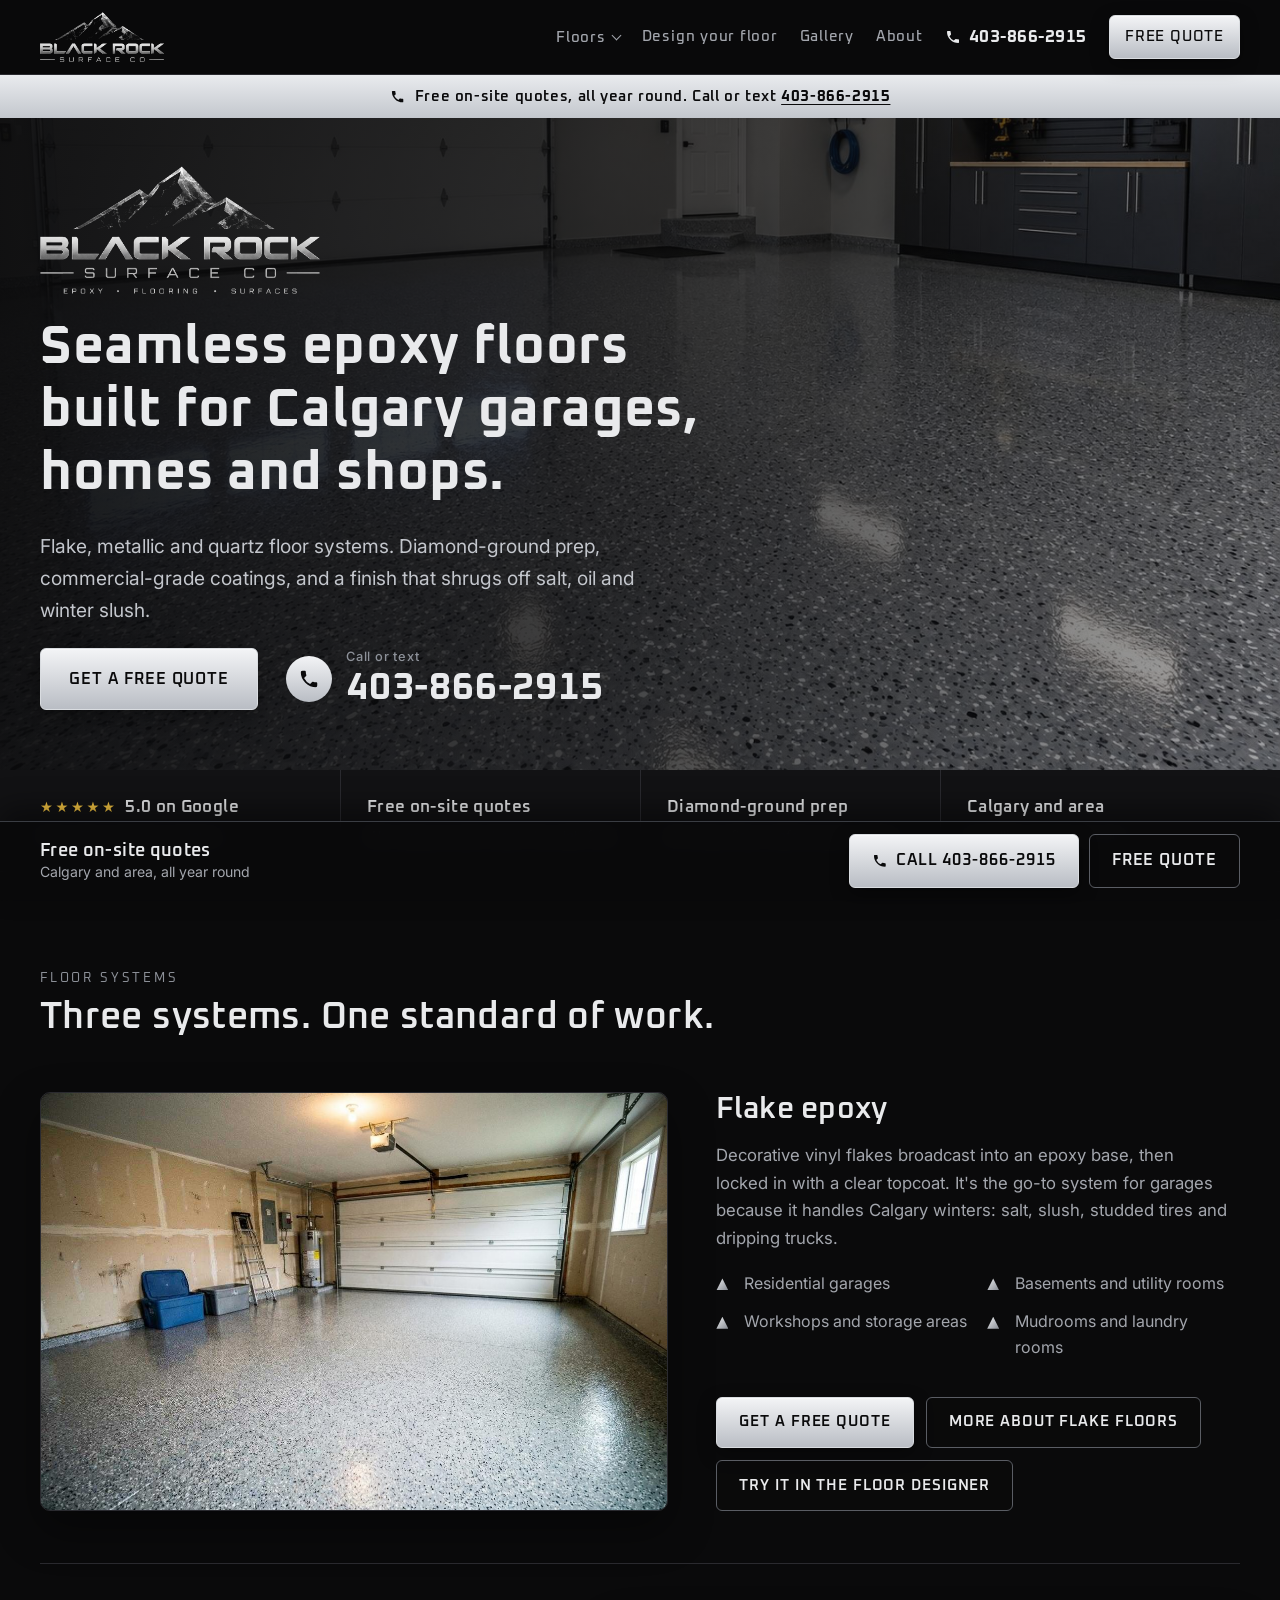
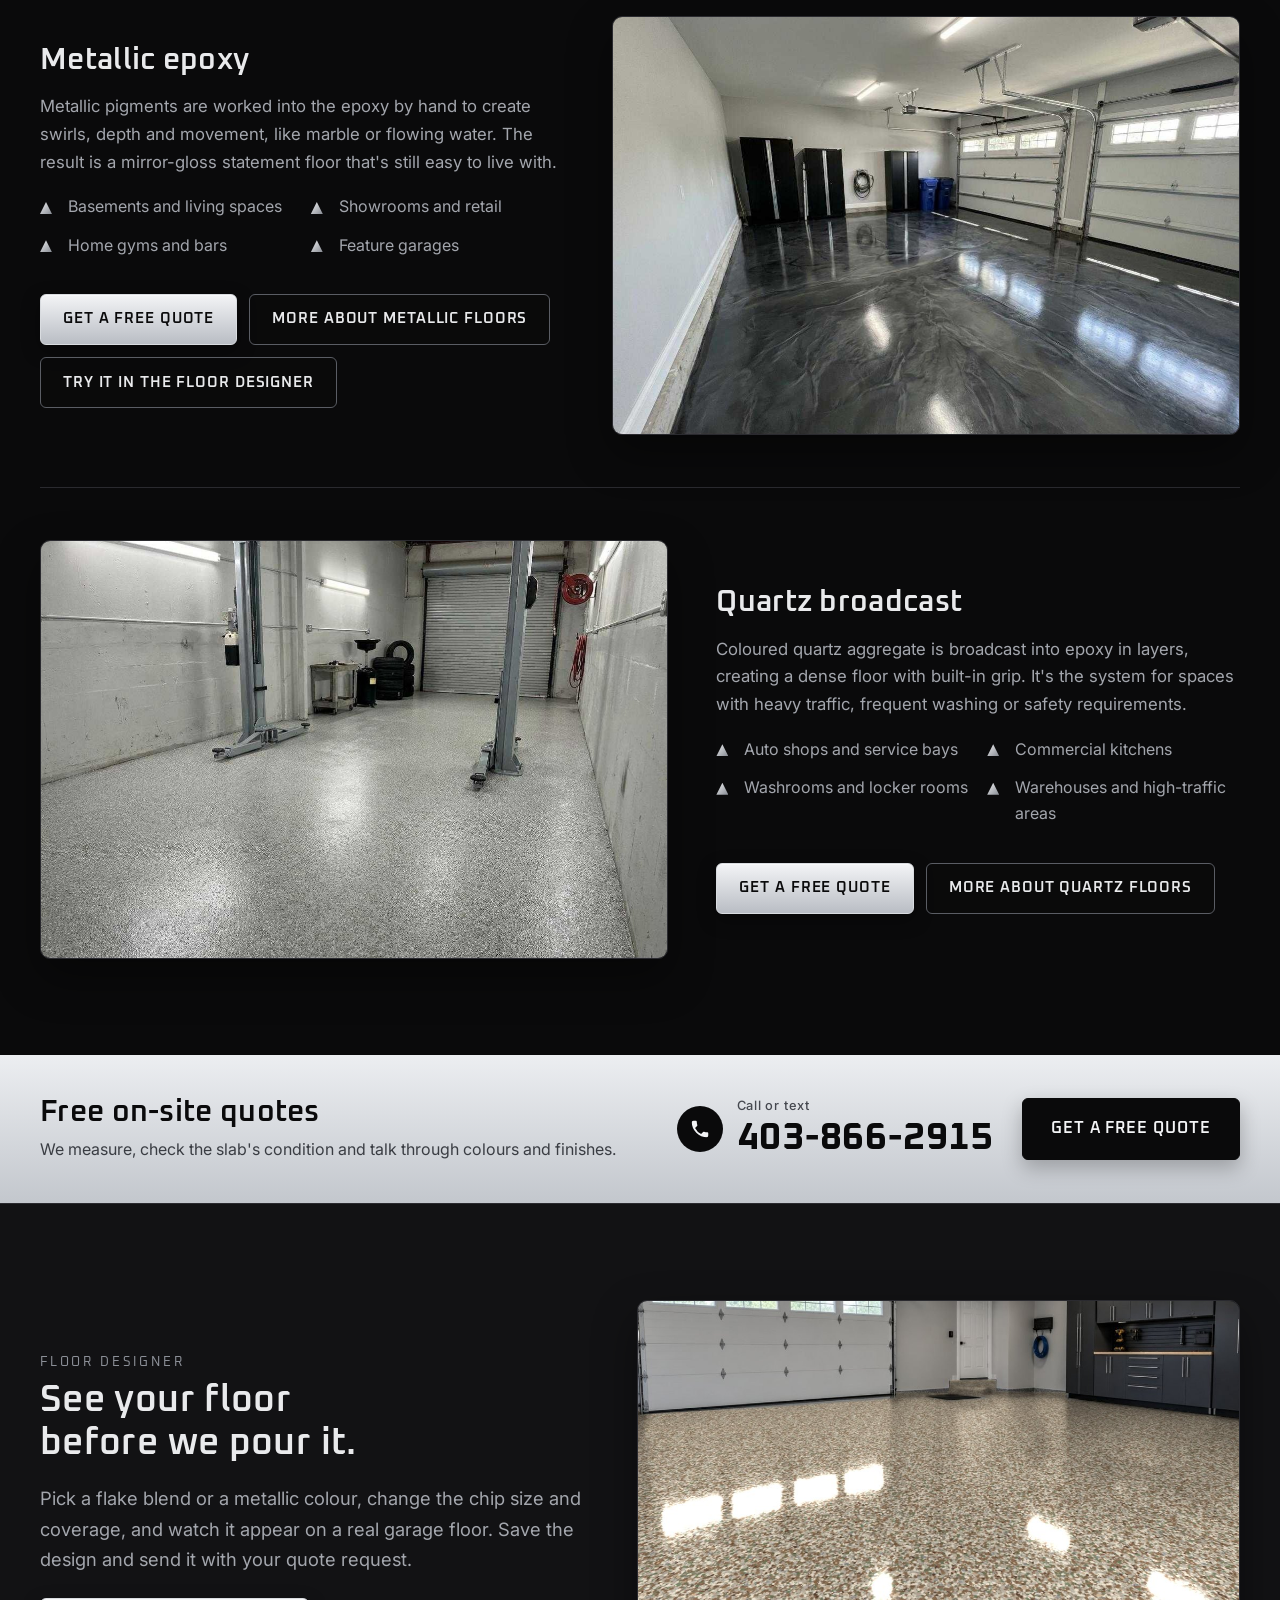
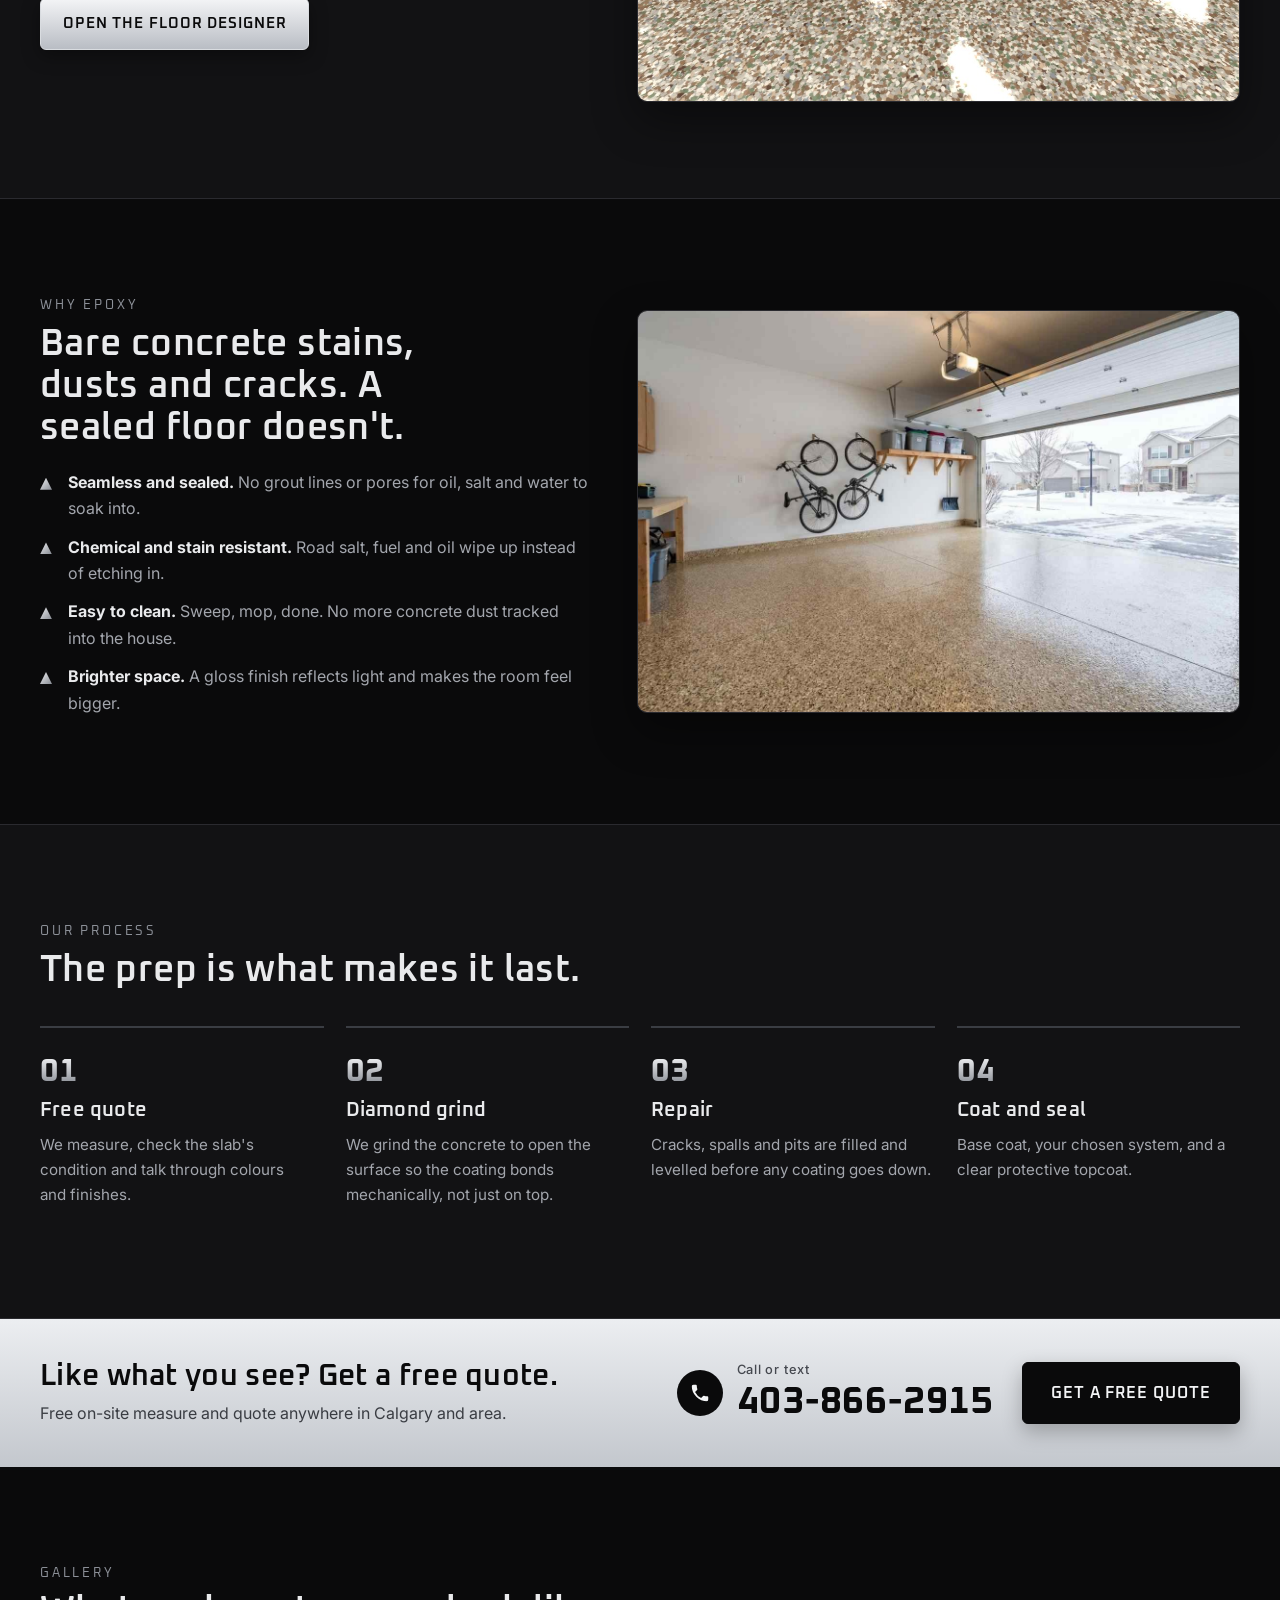
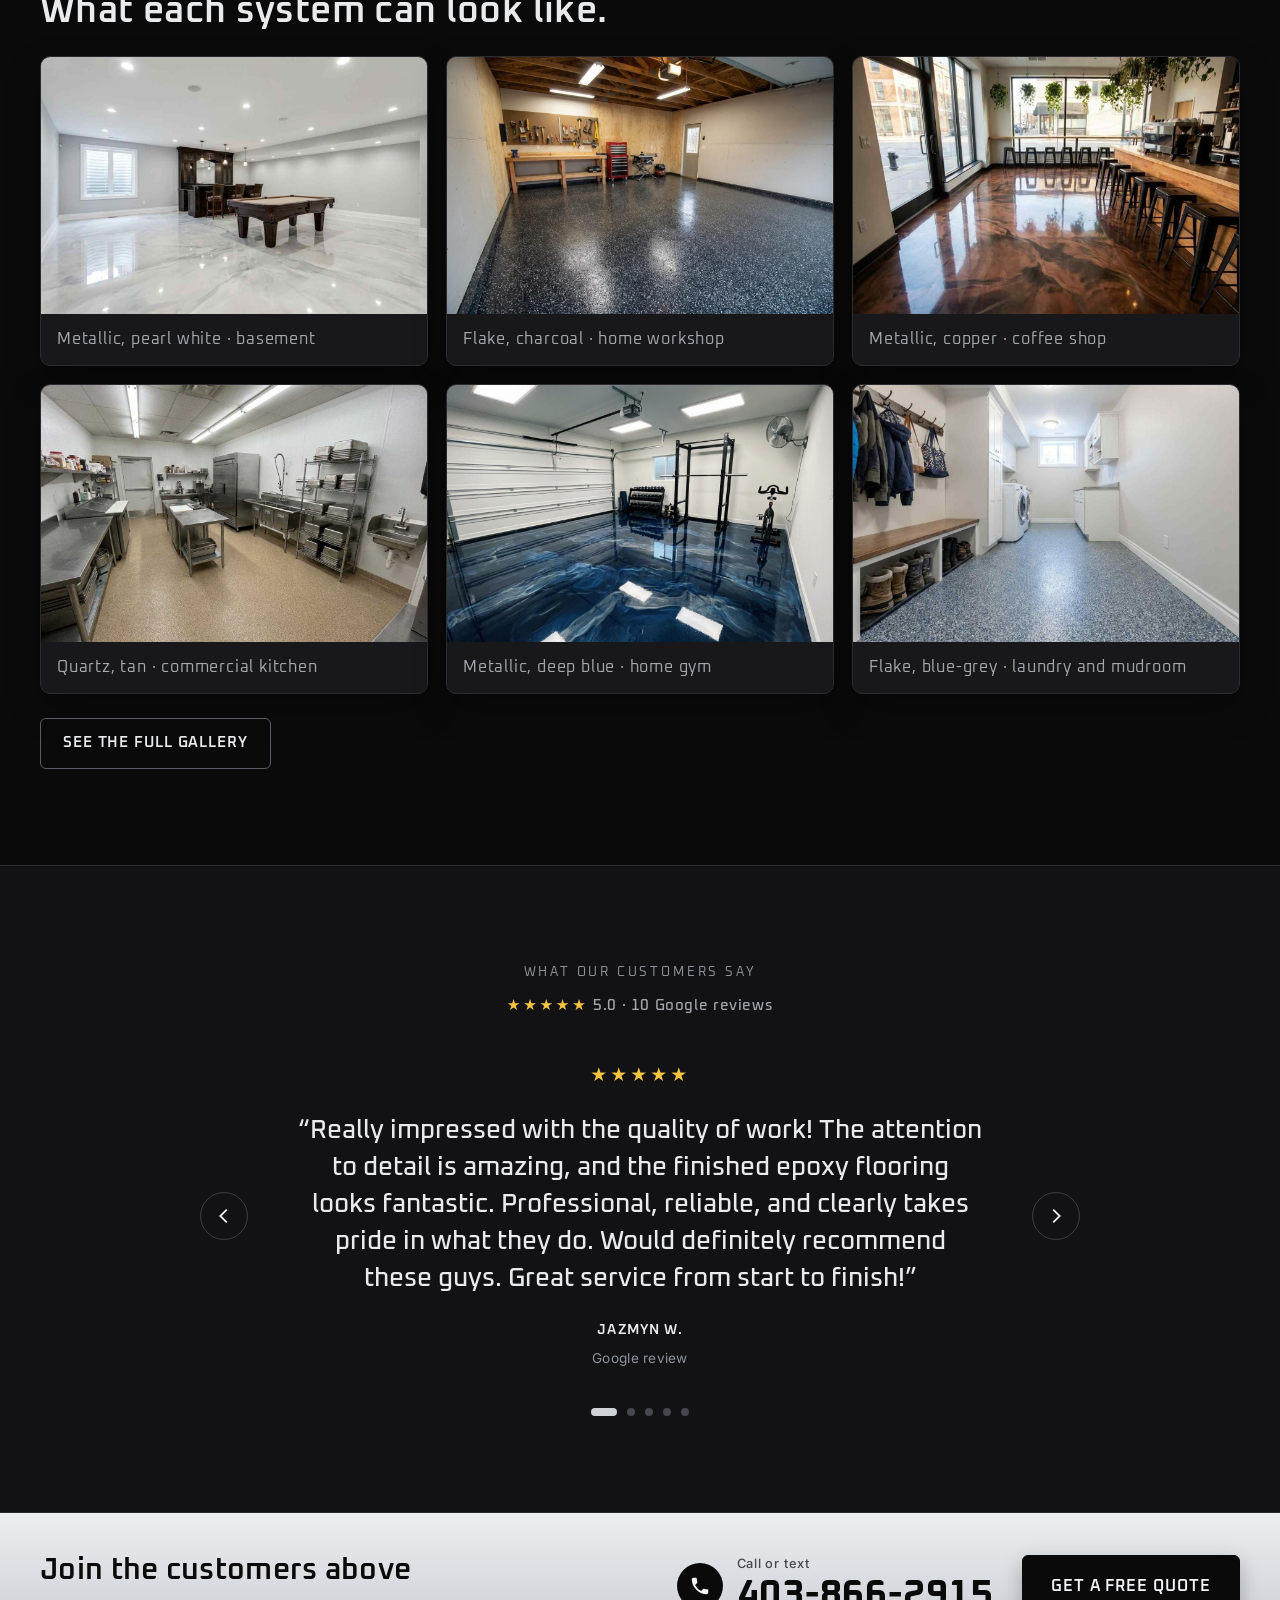
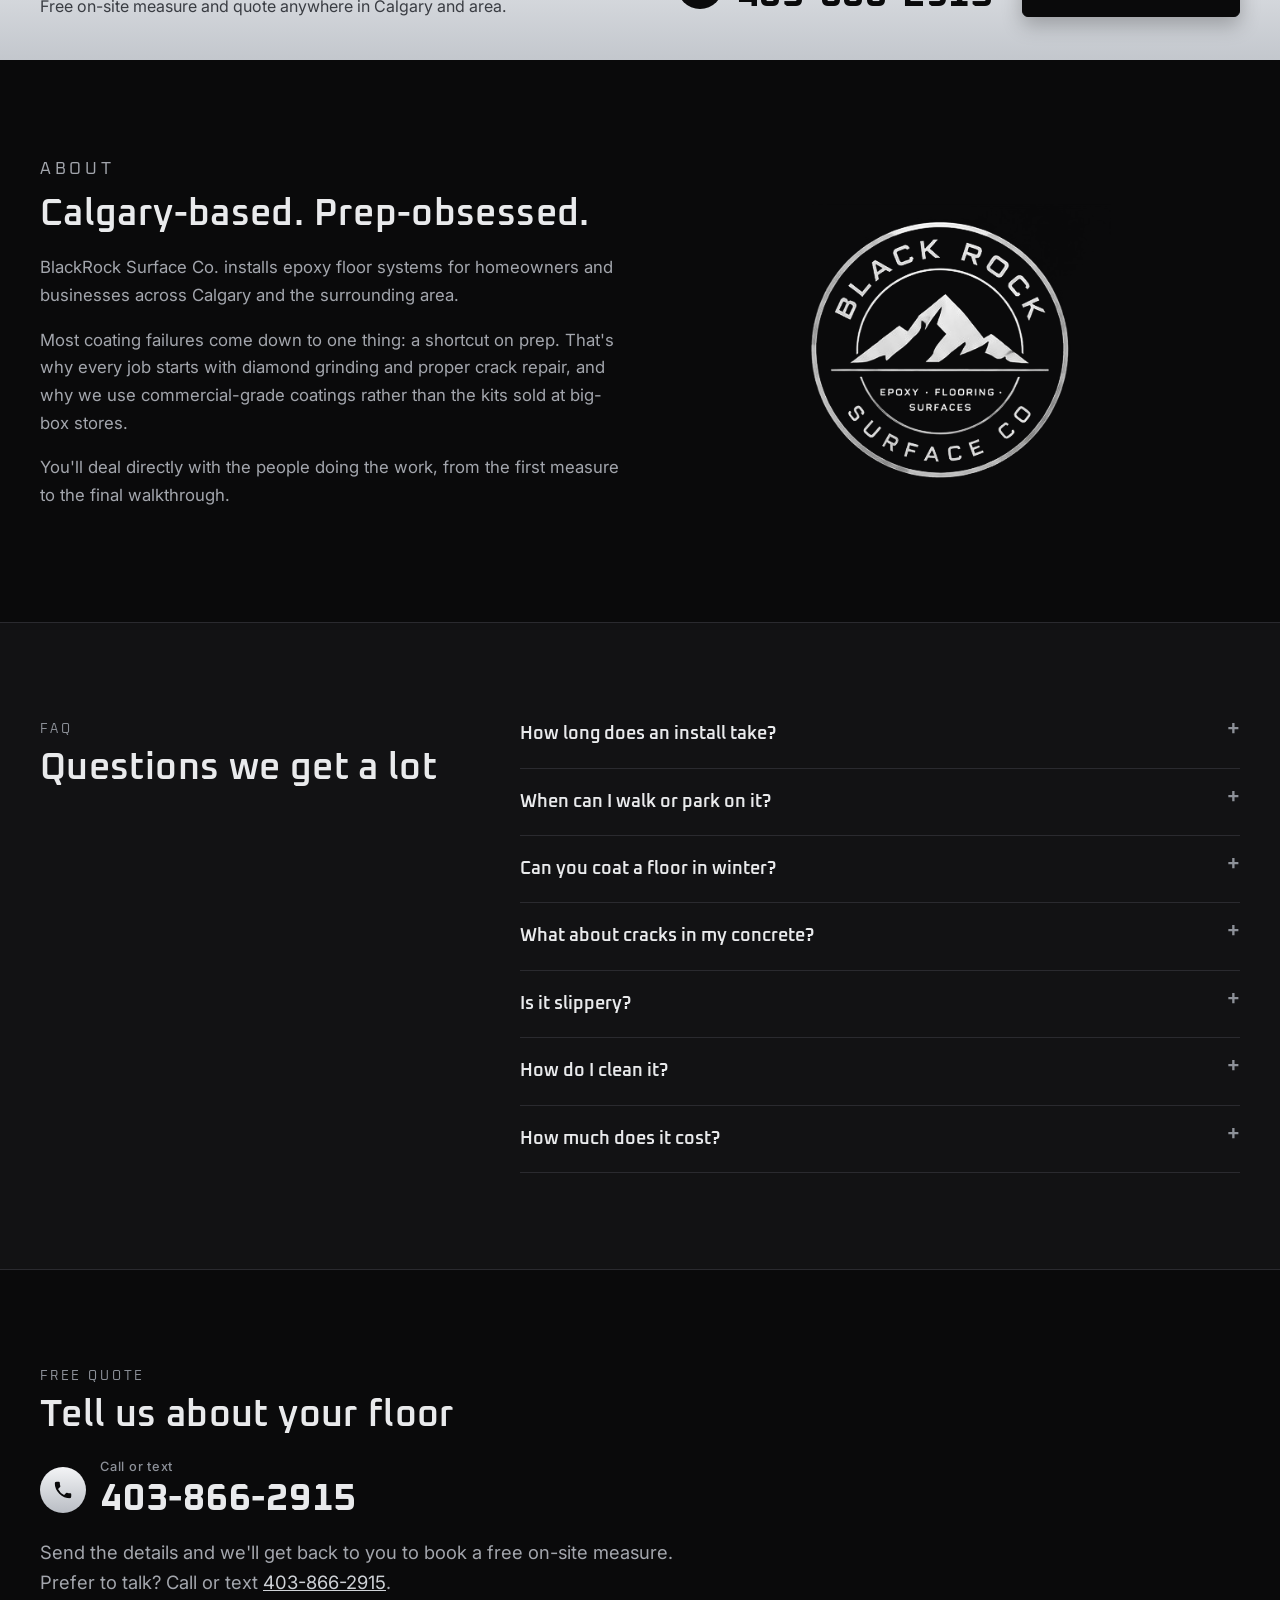
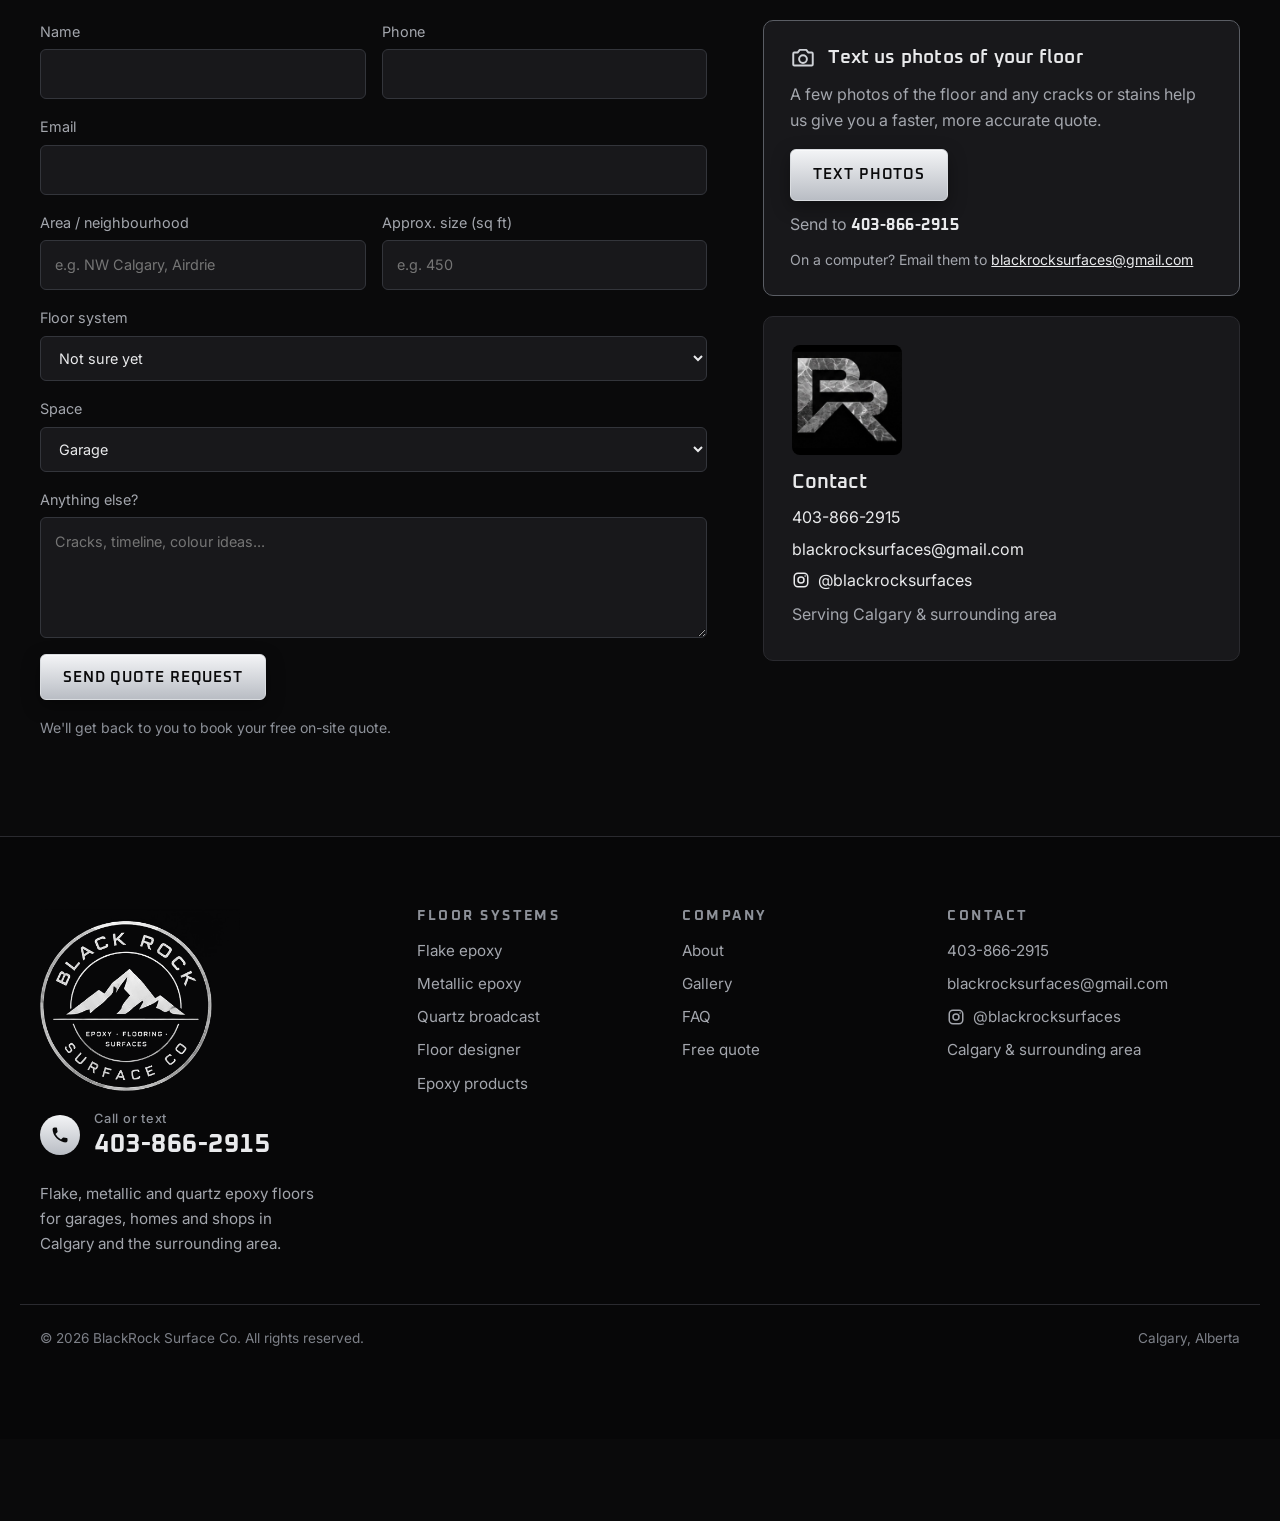
==== commit 7468174b: "Add 'Text us photos of your floor' card beside both quote forms Co-Authored-By: Claude Opus 5.5 <nor" ====
--- a/index.html
+++ b/index.html
@@ -13,7 +13,7 @@
 <link rel="preconnect" href="https://fonts.googleapis.com">
 <link rel="preconnect" href="https://fonts.gstatic.com" crossorigin>
 <link href="https://fonts.googleapis.com/css2?family=Oxanium:wght@500;600;700&family=Inter:wght@400;500;600&display=swap" rel="stylesheet">
-<link rel="stylesheet" href="styles.css?v=73e867b5">
+<link rel="stylesheet" href="styles.css?v=2e16a207">
 </head>
 <body class="home">
 <header class="site-header">
@@ -236,11 +236,11 @@
 
     <p class="lead">Send the details and we'll get back to you to book a free on-site measure. Prefer to talk? Call or text <a href="tel:+14038662915">403-866-2915</a>.</p>
     <div class="split contact mt">
-    <form id="quote" class="form" action="https://formsubmit.co/ajax/7c59a84eb715c0507be6e21f9f8af53b" method="POST" novalidate>
-      <input type="hidden" name="_subject" value="New quote request - BlackRock Surface Co.">
-      <input type="hidden" name="_template" value="table">
-      <input type="hidden" name="_captcha" value="false">
-      <input type="text" name="_honey" tabindex="-1" autocomplete="off" style="position:absolute;left:-9999px" aria-hidden="true">
+    <form id="quote" class="form" action="https://api.web3forms.com/submit" method="POST" novalidate>
+      <input type="hidden" name="access_key" value="c2ffe0b6-7753-4c3b-914b-d88412daee4a">
+      <input type="hidden" name="subject" value="New quote request - BlackRock Surface Co.">
+      <input type="hidden" name="from_name" value="BlackRock Surface Co. website">
+      <input type="checkbox" name="botcheck" tabindex="-1" autocomplete="off" style="position:absolute;left:-9999px" aria-hidden="true">
       <div class="row2">
         <label>Name<input name="name" required autocomplete="name"></label>
         <label>Phone<input name="phone" type="tel" required autocomplete="tel"></label>
@@ -264,6 +264,17 @@
       <button class="btn" type="submit">Send quote request</button>
       <p class="form-note" id="formNote">We'll get back to you to book your free on-site quote.</p>
     </form>
+    <div class="quote-side">
+    <div class="photo-card">
+      <div class="photo-head">
+        <svg class="cam" viewBox="0 0 24 24" width="26" height="26" aria-hidden="true" fill="none" stroke="currentColor" stroke-width="1.8" stroke-linejoin="round"><path d="M4 7h3l2-2.5h6L17 7h3a1 1 0 0 1 1 1v10a1 1 0 0 1-1 1H4a1 1 0 0 1-1-1V8a1 1 0 0 1 1-1z"/><circle cx="12" cy="13" r="3.6"/></svg>
+        <h3>Text us photos of your floor</h3>
+      </div>
+      <p>A few photos of the floor and any cracks or stains help us give you a faster, more accurate quote.</p>
+      <a class="btn photo-btn" href="sms:+14038662915?&amp;body=Hi%20BlackRock%2C%20here%20are%20some%20photos%20of%20my%20floor%20for%20a%20quote.">Text photos</a>
+      <p class="photo-num">Send to <strong>403-866-2915</strong></p>
+      <p class="photo-alt">On a computer? Email them to <a href="mailto:blackrocksurfaces@gmail.com?subject=Photos%20for%20my%20floor%20quote">blackrocksurfaces@gmail.com</a></p>
+    </div>
     <aside class="contact-card">
       <img src="img/logo-monogram.jpg" alt="BR monogram" class="mono">
       <h3>Contact</h3>
@@ -273,6 +284,7 @@
       <p>Serving Calgary &amp; surrounding area</p>
     </aside>
     </div>
+    </div>
   </div>
 </section>
 
@@ -301,6 +313,6 @@
     <div class="acts"><a class="btn btn-call" href="tel:+14038662915"><svg class="ico-phone" viewBox="0 0 24 24" aria-hidden="true" fill="currentColor"><path d="M6.6 10.8a15.1 15.1 0 0 0 6.6 6.6l2.2-2.2a1 1 0 0 1 1-.25c1.1.37 2.3.57 3.6.57a1 1 0 0 1 1 1V20a1 1 0 0 1-1 1A17 17 0 0 1 3 4a1 1 0 0 1 1-1h3.5a1 1 0 0 1 1 1c0 1.25.2 2.45.57 3.6a1 1 0 0 1-.25 1z"/></svg><span class="lbl-long">Call 403-866-2915</span><span class="lbl-short">Call now</span></a><a class="btn btn-ghost btn-quote" href="#get-quote">Free quote</a></div>
   </div>
 </div>
-<script src="site.js?v=ac1b5864"></script>
+<script src="site.js?v=8ff8c4a2"></script>
 </body>
 </html>
--- a/styles.css
+++ b/styles.css
@@ -385,3 +385,15 @@
   .floor-row,.floor-row.flip{grid-template-columns:1fr}
   .split:has(> img.rounded),.split:has(> a > img.rounded),.split:has(> div > img.rounded){grid-template-columns:1fr}
 }
+/* text-us-photos card beside the quote form */
+.quote-side{display:flex;flex-direction:column;gap:20px;min-width:0}
+.photo-card{background:var(--bg3);border:1px solid #5a5d64;border-radius:var(--radius);padding:24px 26px;display:flex;flex-direction:column;gap:10px}
+.photo-head{display:flex;align-items:center;gap:12px}
+.photo-head h3{margin:0;font-size:1.2rem}
+.photo-card .cam{flex:none;color:var(--steel)}
+.photo-card p{margin:0;color:var(--muted)}
+.photo-card .photo-btn{align-self:flex-start;margin-top:6px}
+.photo-card .photo-num strong{color:var(--text);font-family:var(--head);letter-spacing:.03em}
+.photo-card .photo-alt{font-size:.88rem}
+.photo-card .photo-alt a{color:var(--text);overflow-wrap:anywhere}
+@media (max-width:640px){.photo-card .photo-btn{align-self:stretch;text-align:center}}
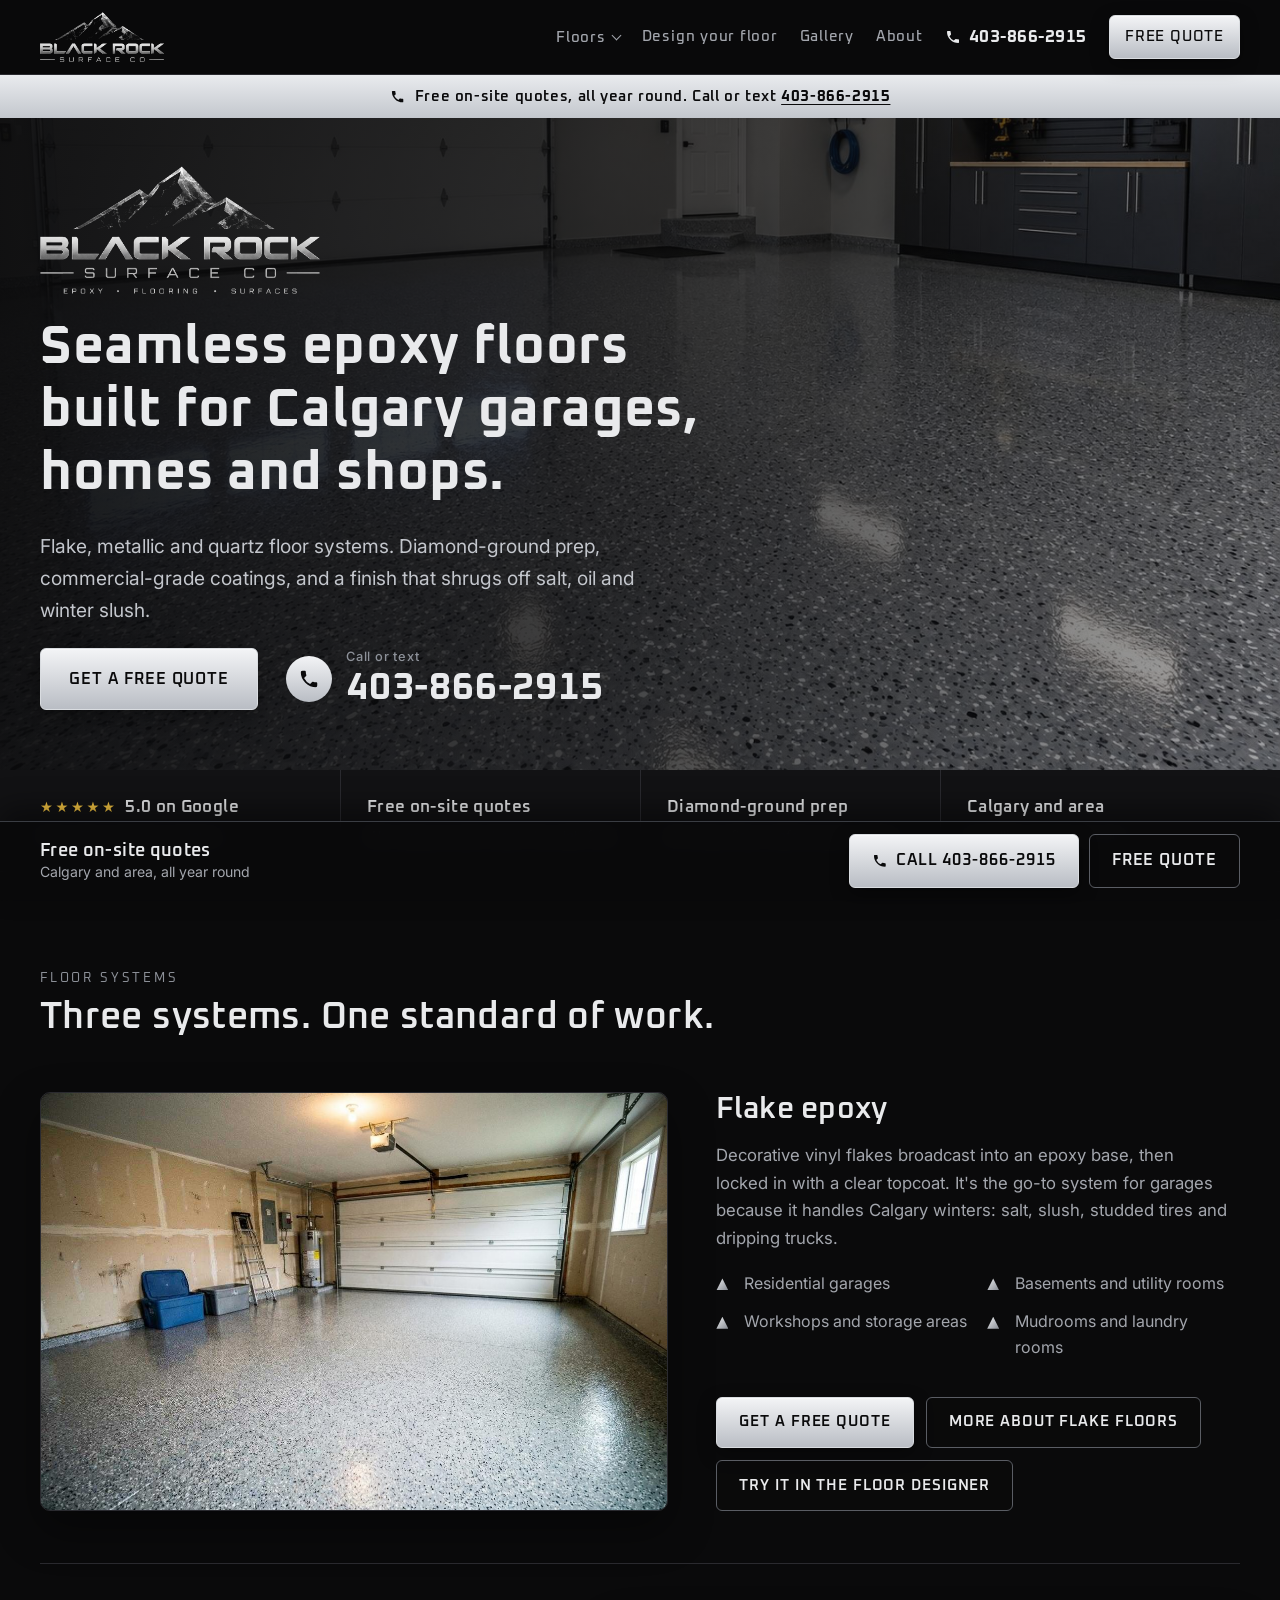
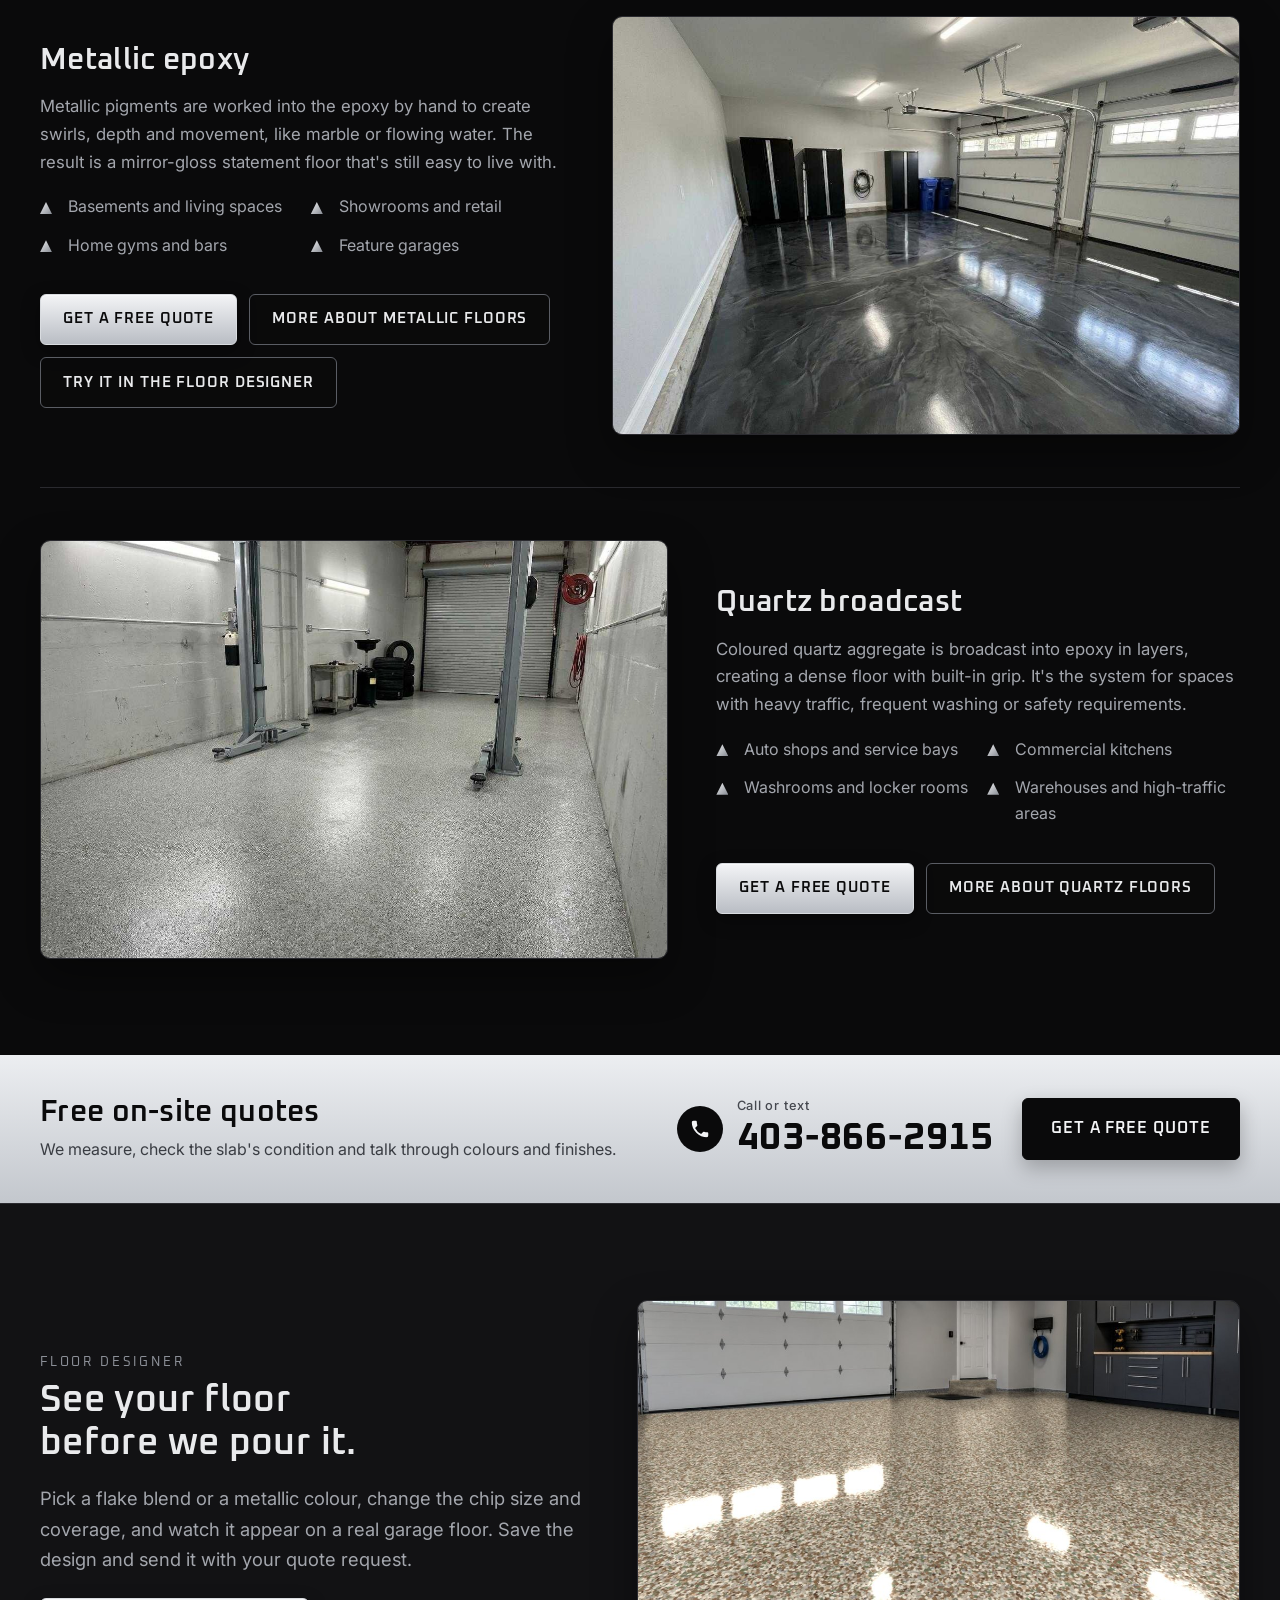
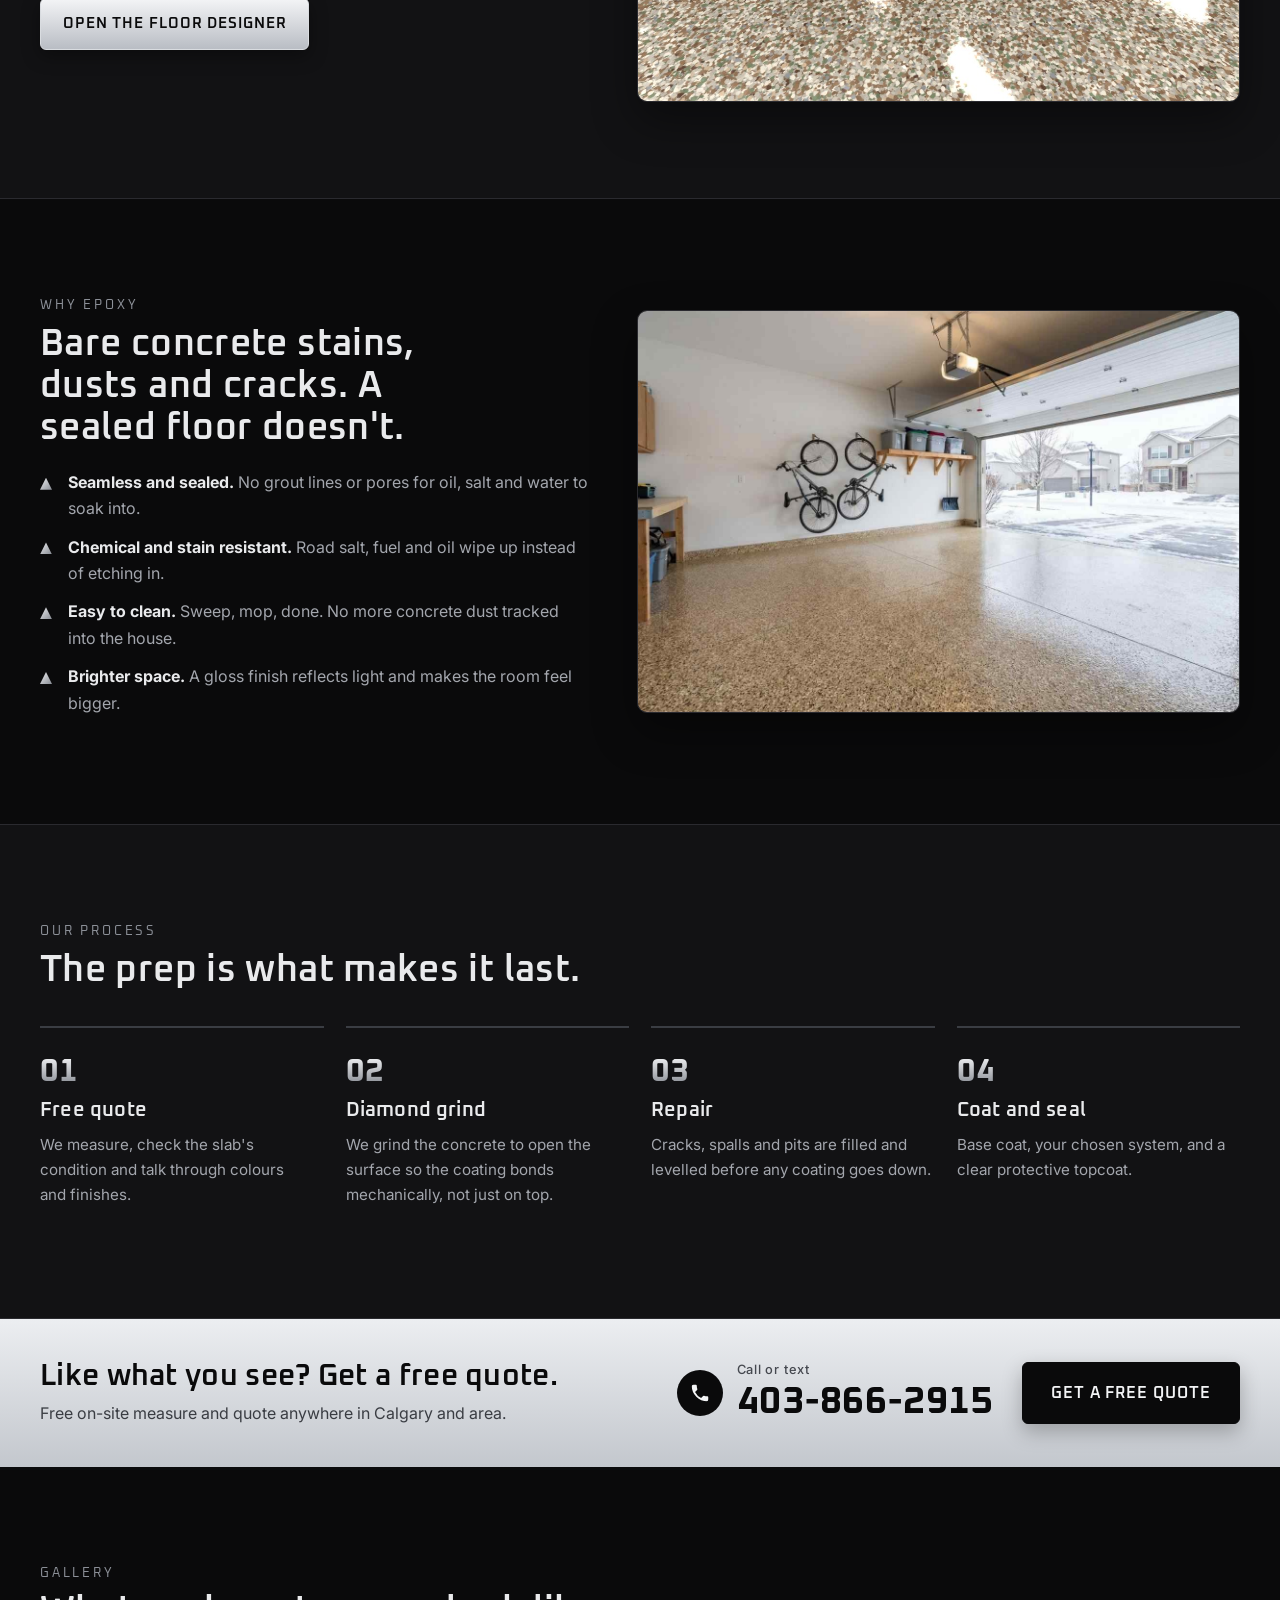
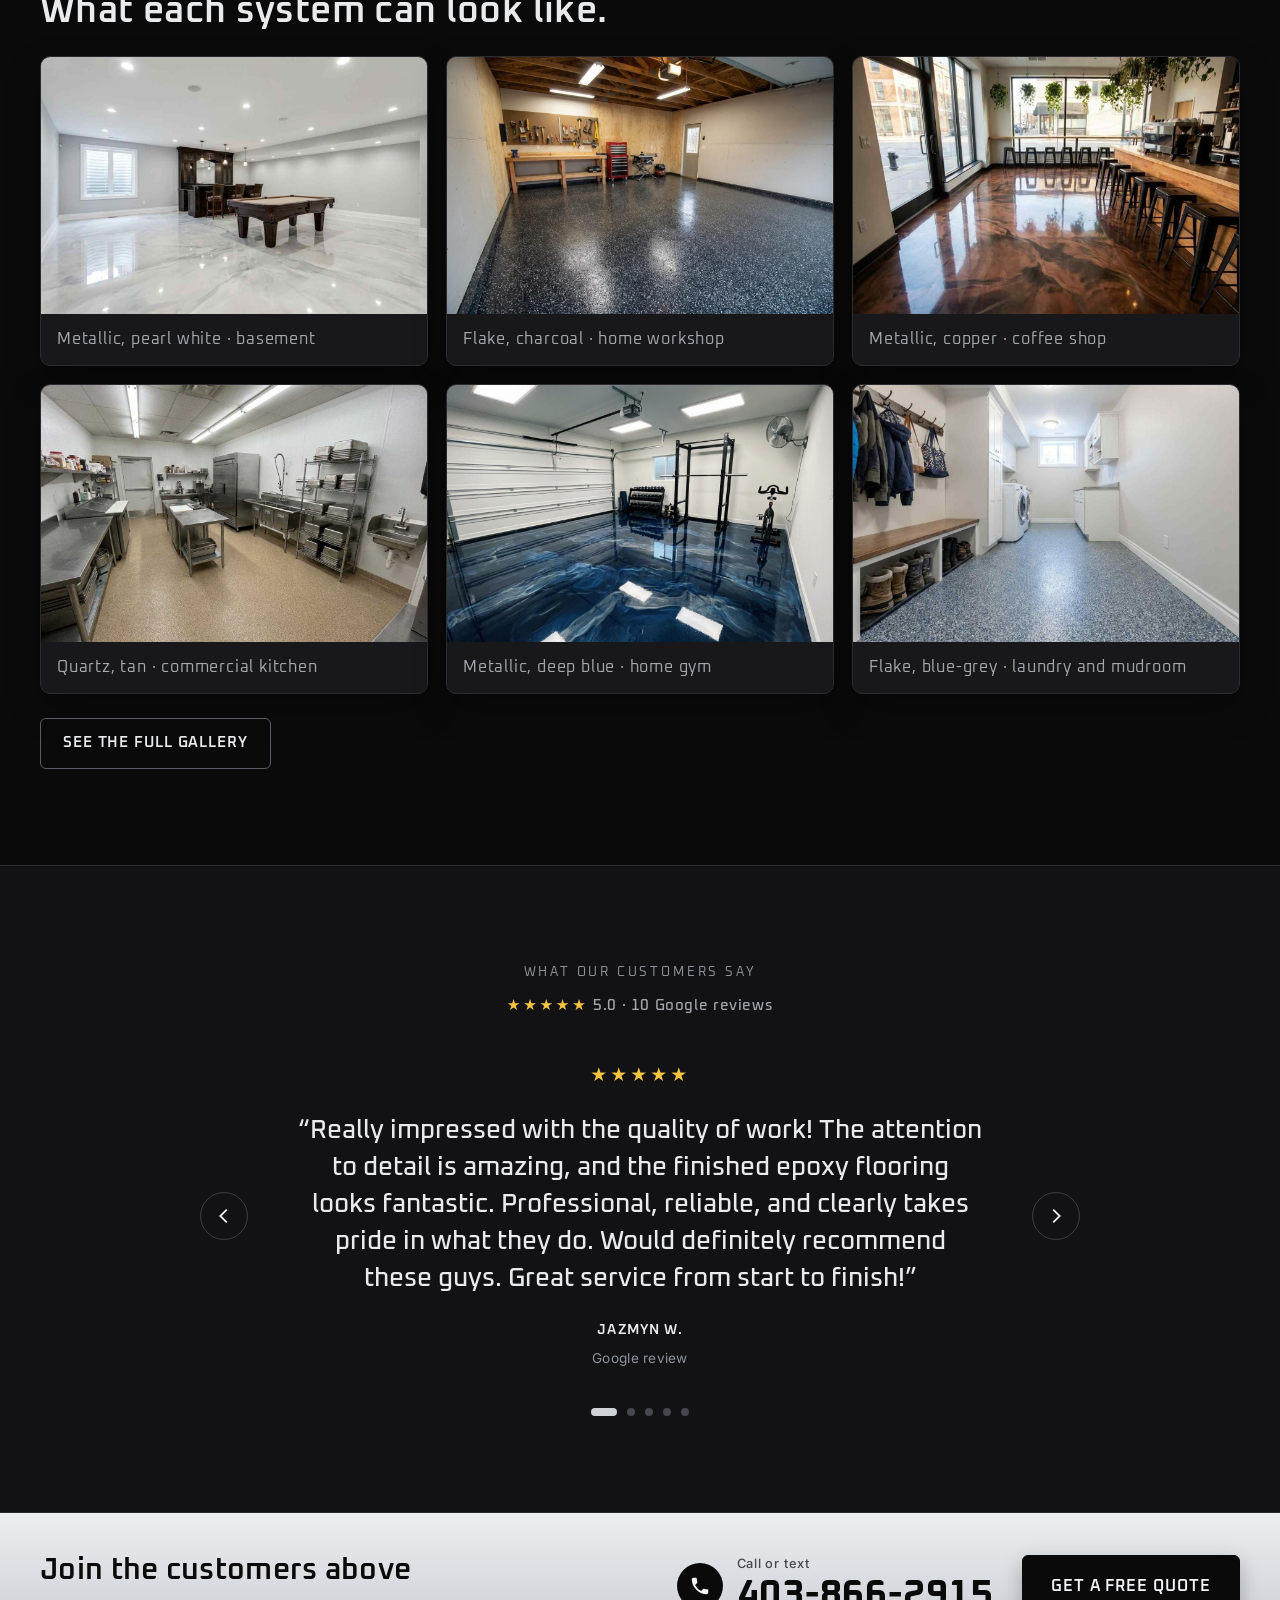
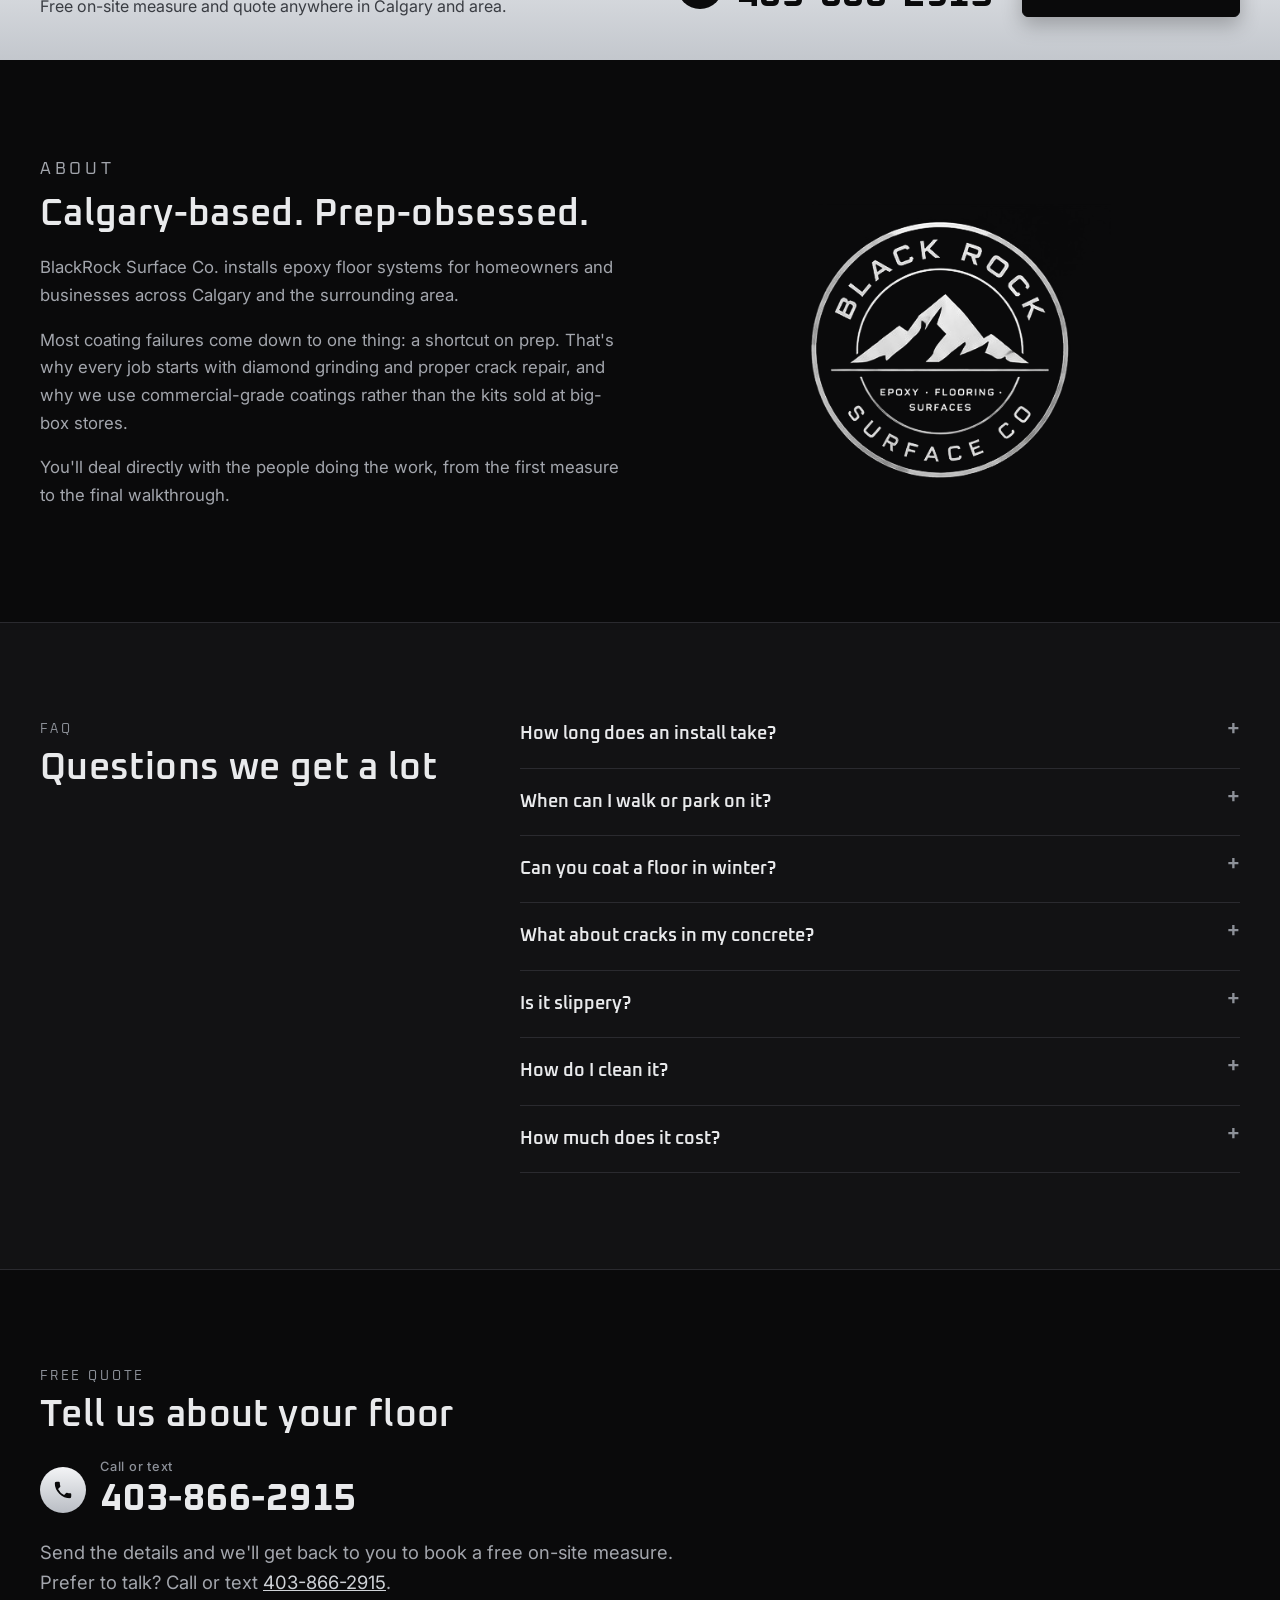
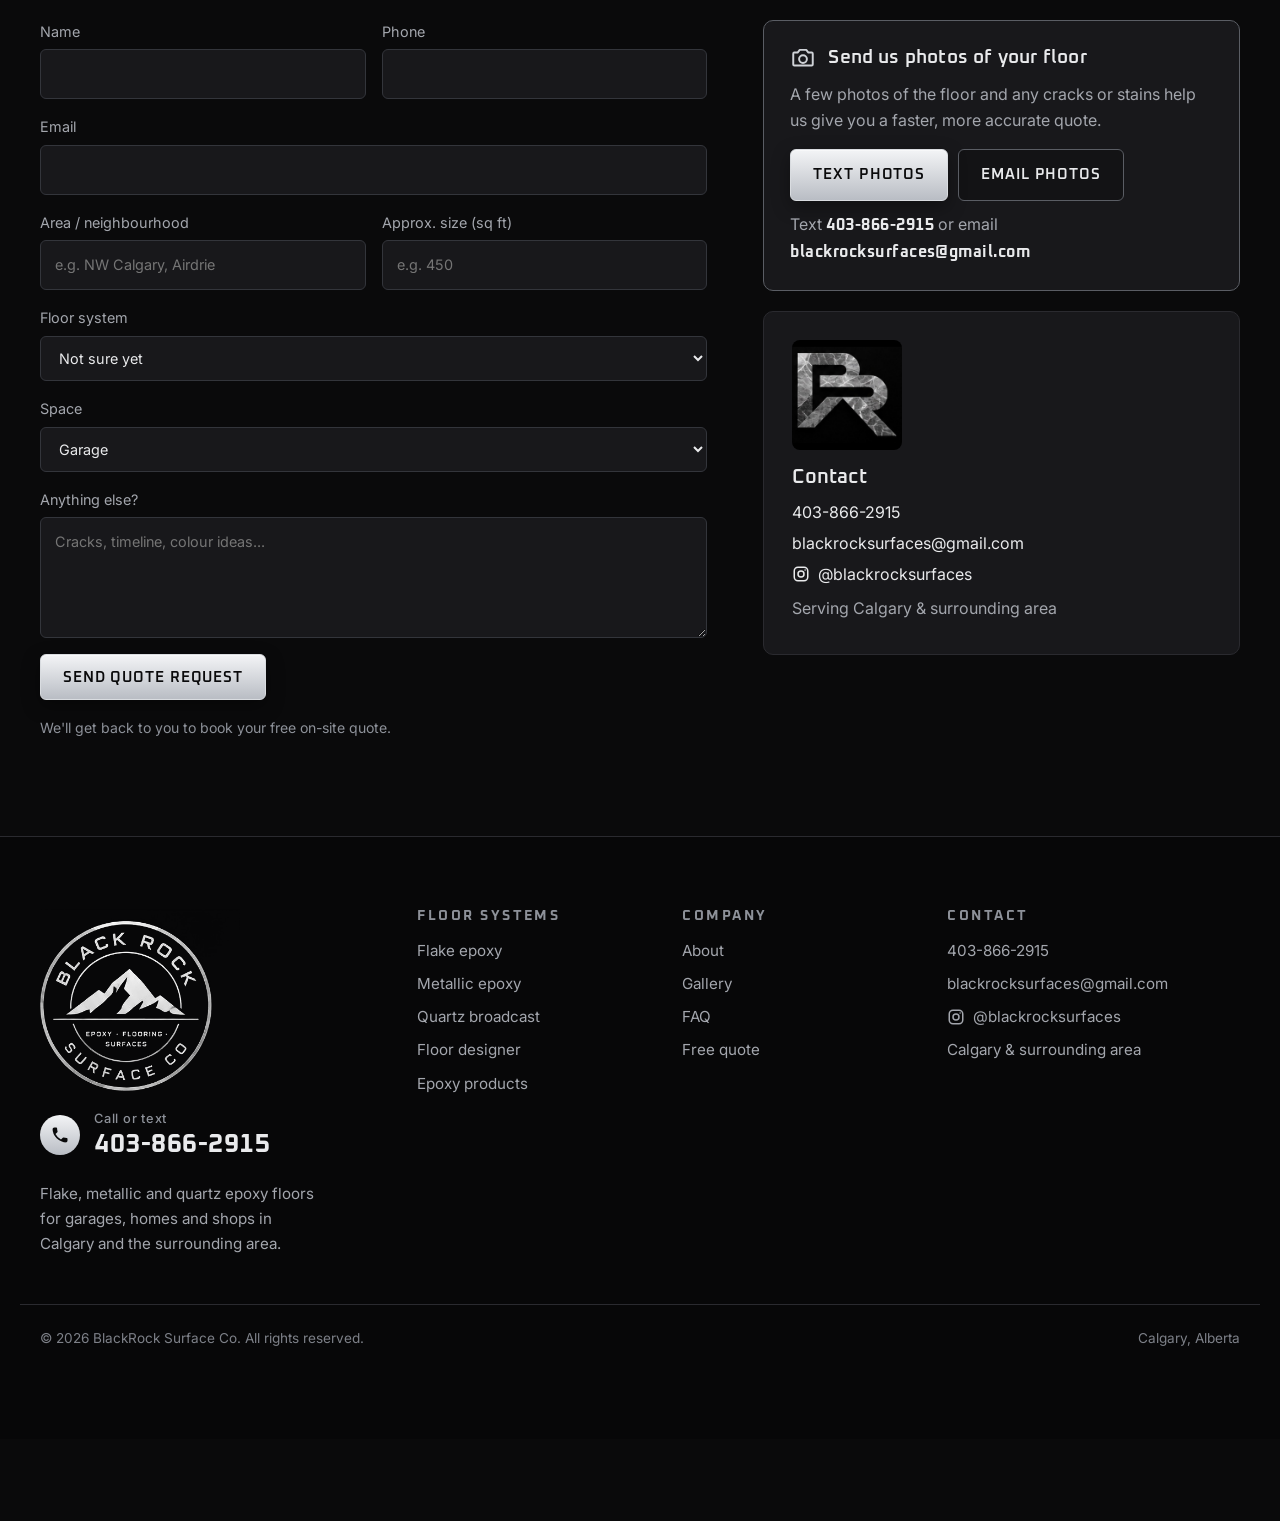
==== commit 5df52b8f: "Add Email photos button to the photo card Co-Authored-By: Claude Opus 5.5 <noreply@anthropic.com> Cl" ====
--- a/index.html
+++ b/index.html
@@ -13,7 +13,7 @@
 <link rel="preconnect" href="https://fonts.googleapis.com">
 <link rel="preconnect" href="https://fonts.gstatic.com" crossorigin>
 <link href="https://fonts.googleapis.com/css2?family=Oxanium:wght@500;600;700&family=Inter:wght@400;500;600&display=swap" rel="stylesheet">
-<link rel="stylesheet" href="styles.css?v=2e16a207">
+<link rel="stylesheet" href="styles.css?v=0fe94dd8">
 </head>
 <body class="home">
 <header class="site-header">
@@ -268,12 +268,14 @@
     <div class="photo-card">
       <div class="photo-head">
         <svg class="cam" viewBox="0 0 24 24" width="26" height="26" aria-hidden="true" fill="none" stroke="currentColor" stroke-width="1.8" stroke-linejoin="round"><path d="M4 7h3l2-2.5h6L17 7h3a1 1 0 0 1 1 1v10a1 1 0 0 1-1 1H4a1 1 0 0 1-1-1V8a1 1 0 0 1 1-1z"/><circle cx="12" cy="13" r="3.6"/></svg>
-        <h3>Text us photos of your floor</h3>
+        <h3>Send us photos of your floor</h3>
       </div>
       <p>A few photos of the floor and any cracks or stains help us give you a faster, more accurate quote.</p>
-      <a class="btn photo-btn" href="sms:+14038662915?&amp;body=Hi%20BlackRock%2C%20here%20are%20some%20photos%20of%20my%20floor%20for%20a%20quote.">Text photos</a>
-      <p class="photo-num">Send to <strong>403-866-2915</strong></p>
-      <p class="photo-alt">On a computer? Email them to <a href="mailto:blackrocksurfaces@gmail.com?subject=Photos%20for%20my%20floor%20quote">blackrocksurfaces@gmail.com</a></p>
+      <div class="photo-actions">
+        <a class="btn photo-btn" href="sms:+14038662915?&amp;body=Hi%20BlackRock%2C%20here%20are%20some%20photos%20of%20my%20floor%20for%20a%20quote.">Text photos</a>
+        <a class="btn btn-ghost photo-email" href="mailto:blackrocksurfaces@gmail.com?subject=Photos%20for%20my%20floor%20quote&amp;body=Hi%20BlackRock%2C%20here%20are%20some%20photos%20of%20my%20floor%20for%20a%20quote.">Email photos</a>
+      </div>
+      <p class="photo-num">Text <strong>403-866-2915</strong> or email <strong class="photo-addr">blackrocksurfaces@gmail.com</strong></p>
     </div>
     <aside class="contact-card">
       <img src="img/logo-monogram.jpg" alt="BR monogram" class="mono">
@@ -313,6 +315,6 @@
     <div class="acts"><a class="btn btn-call" href="tel:+14038662915"><svg class="ico-phone" viewBox="0 0 24 24" aria-hidden="true" fill="currentColor"><path d="M6.6 10.8a15.1 15.1 0 0 0 6.6 6.6l2.2-2.2a1 1 0 0 1 1-.25c1.1.37 2.3.57 3.6.57a1 1 0 0 1 1 1V20a1 1 0 0 1-1 1A17 17 0 0 1 3 4a1 1 0 0 1 1-1h3.5a1 1 0 0 1 1 1c0 1.25.2 2.45.57 3.6a1 1 0 0 1-.25 1z"/></svg><span class="lbl-long">Call 403-866-2915</span><span class="lbl-short">Call now</span></a><a class="btn btn-ghost btn-quote" href="#get-quote">Free quote</a></div>
   </div>
 </div>
-<script src="site.js?v=8ff8c4a2"></script>
+<script src="site.js?v=781619b3"></script>
 </body>
 </html>
--- a/styles.css
+++ b/styles.css
@@ -392,8 +392,11 @@
 .photo-head h3{margin:0;font-size:1.2rem}
 .photo-card .cam{flex:none;color:var(--steel)}
 .photo-card p{margin:0;color:var(--muted)}
-.photo-card .photo-btn{align-self:flex-start;margin-top:6px}
+.photo-actions{display:flex;flex-wrap:wrap;gap:10px;margin-top:6px}
 .photo-card .photo-num strong{color:var(--text);font-family:var(--head);letter-spacing:.03em}
+.photo-card .photo-addr{overflow-wrap:anywhere}
 .photo-card .photo-alt{font-size:.88rem}
 .photo-card .photo-alt a{color:var(--text);overflow-wrap:anywhere}
-@media (max-width:640px){.photo-card .photo-btn{align-self:stretch;text-align:center}}
+@media (max-width:640px){.photo-actions .btn{flex:1 1 140px;text-align:center}}
+.photo-card .photo-msg{background:rgba(255,255,255,.06);border:1px solid var(--line);border-radius:8px;padding:10px 12px;font-size:.92rem;color:var(--text)}
+.photo-card .photo-msg a{color:var(--text);overflow-wrap:anywhere}
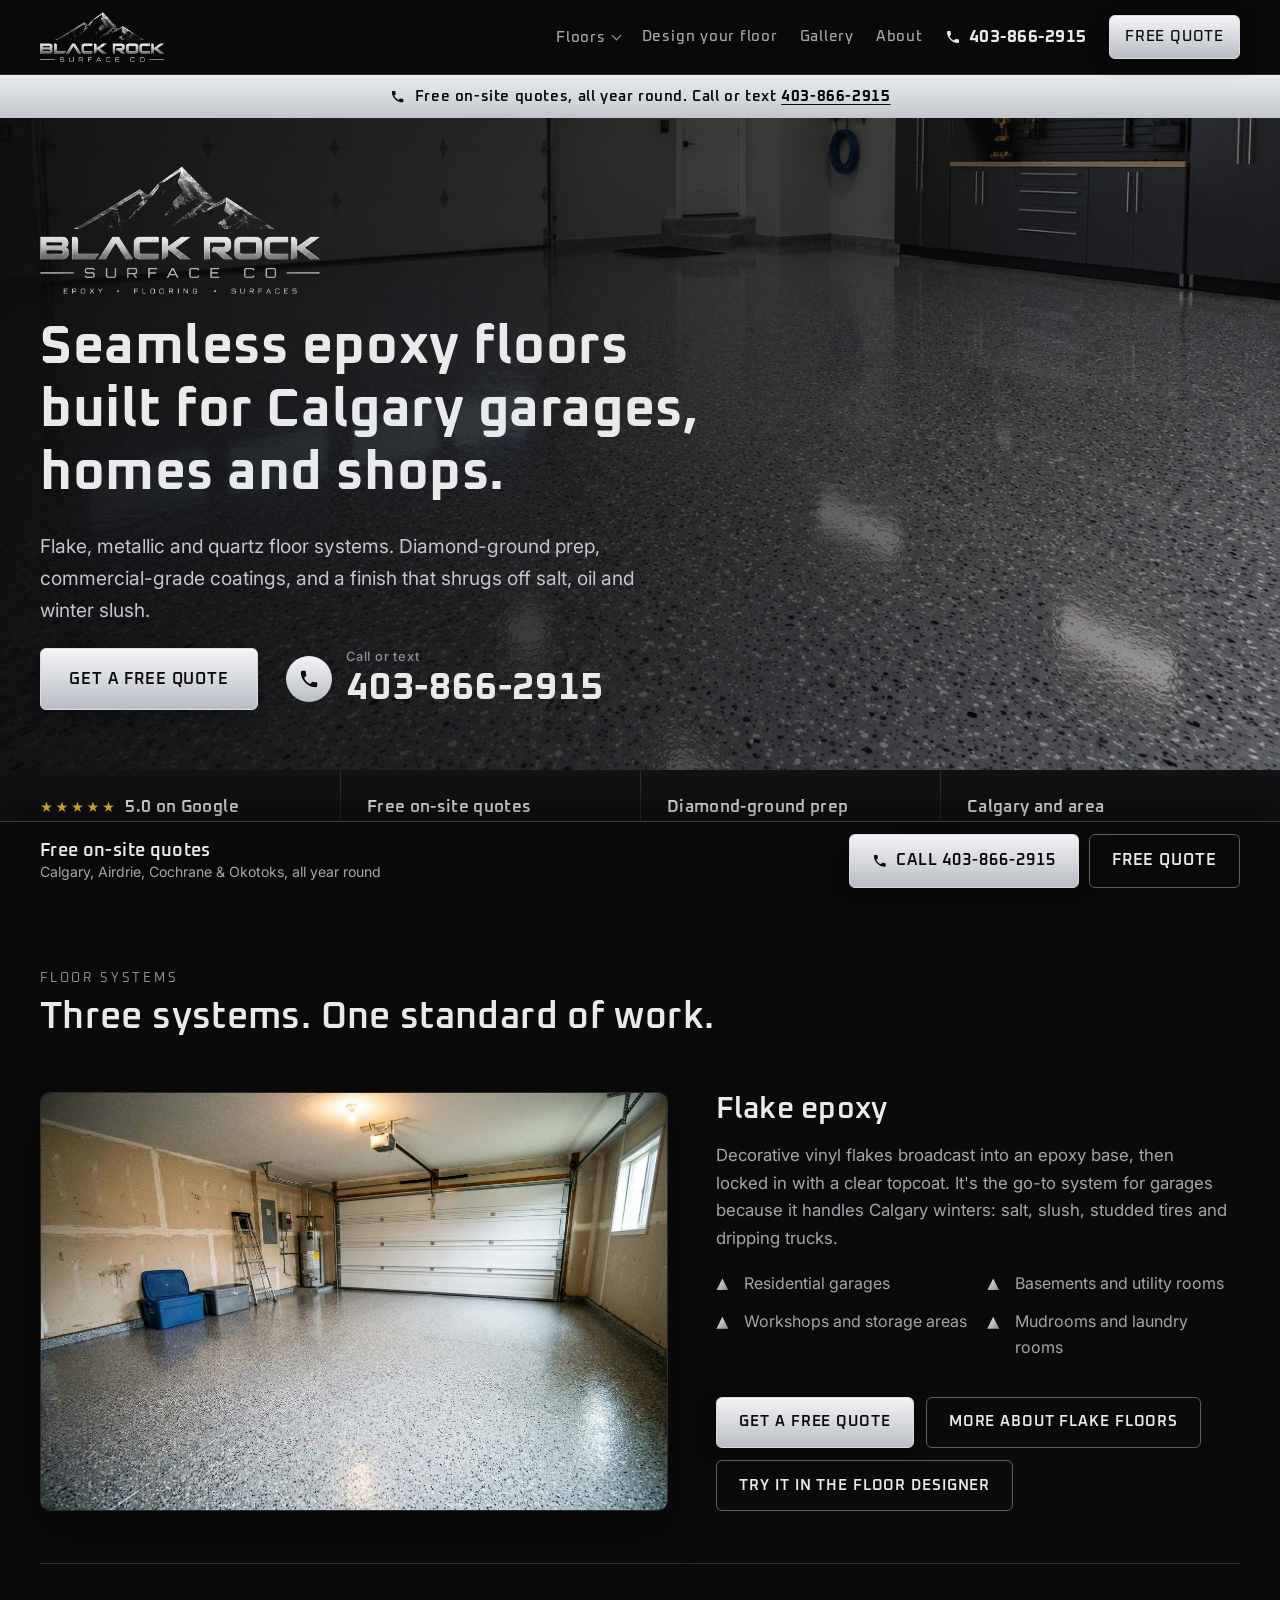
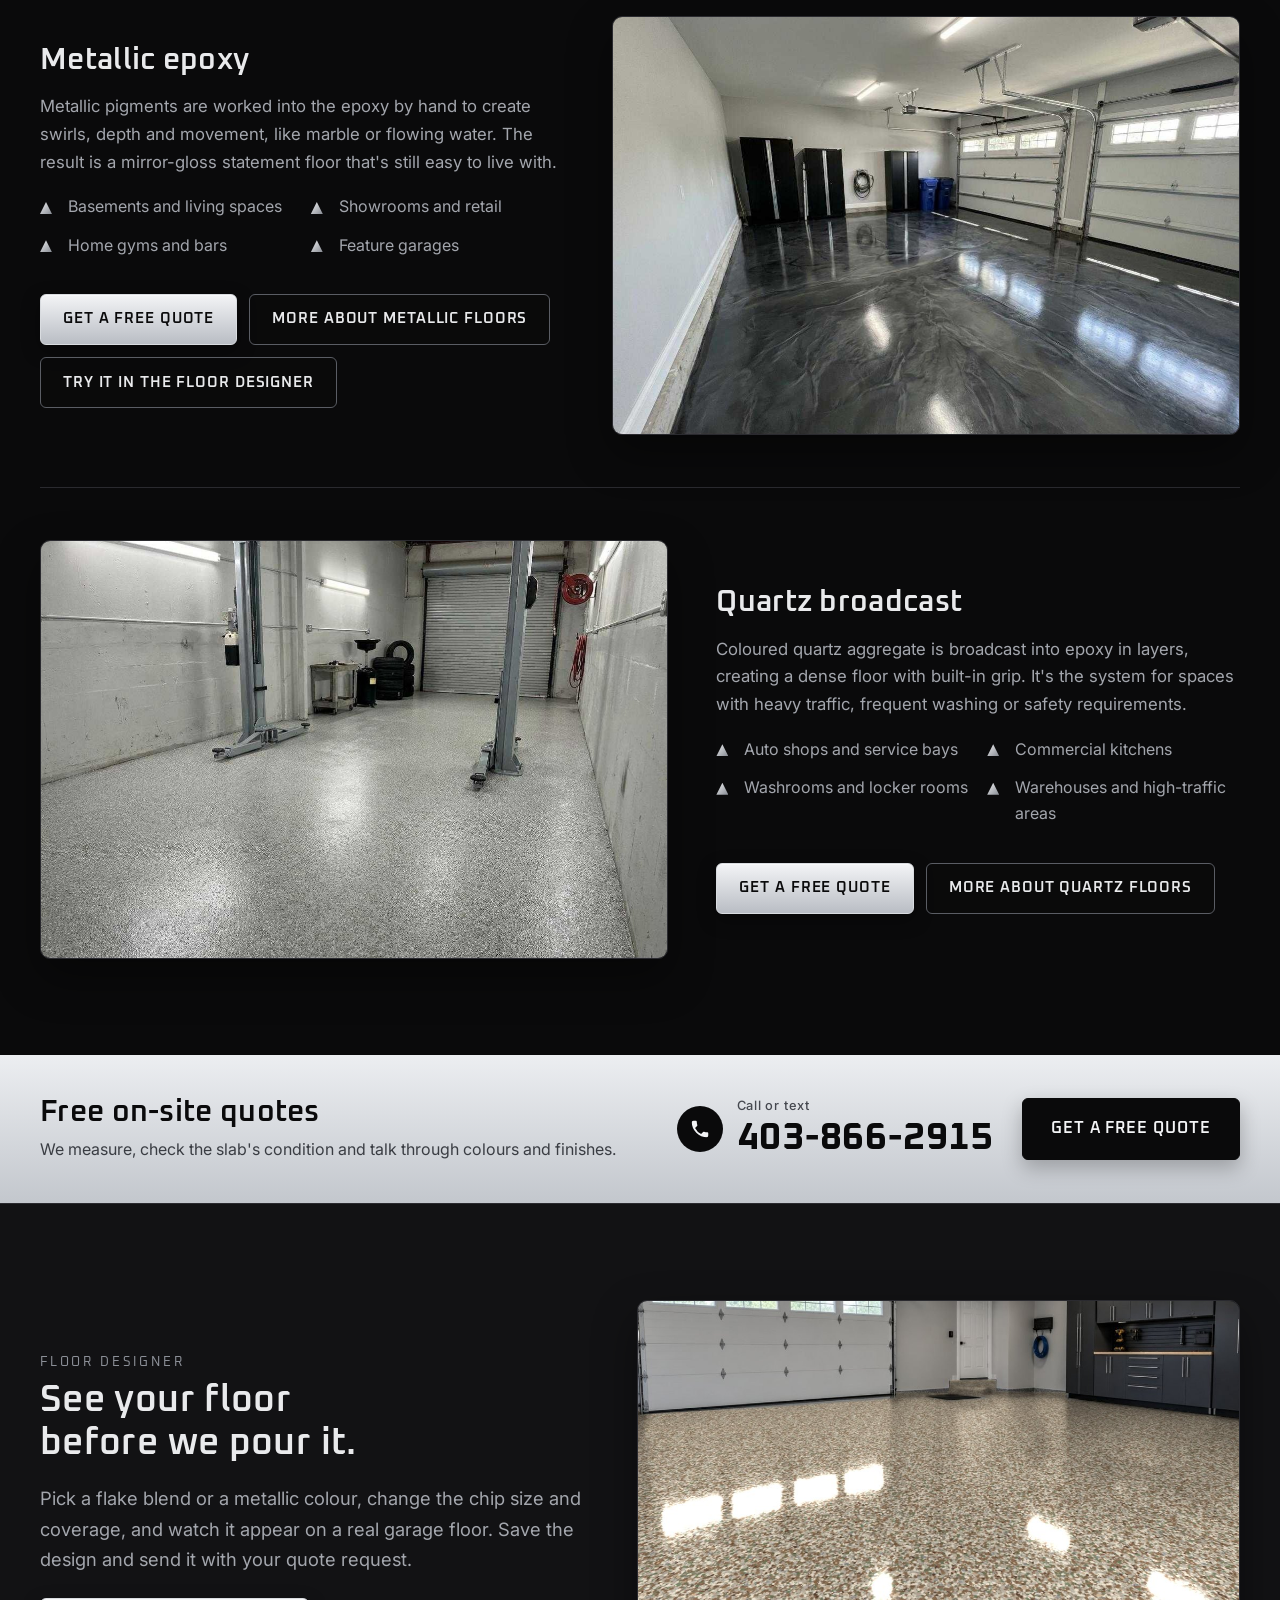
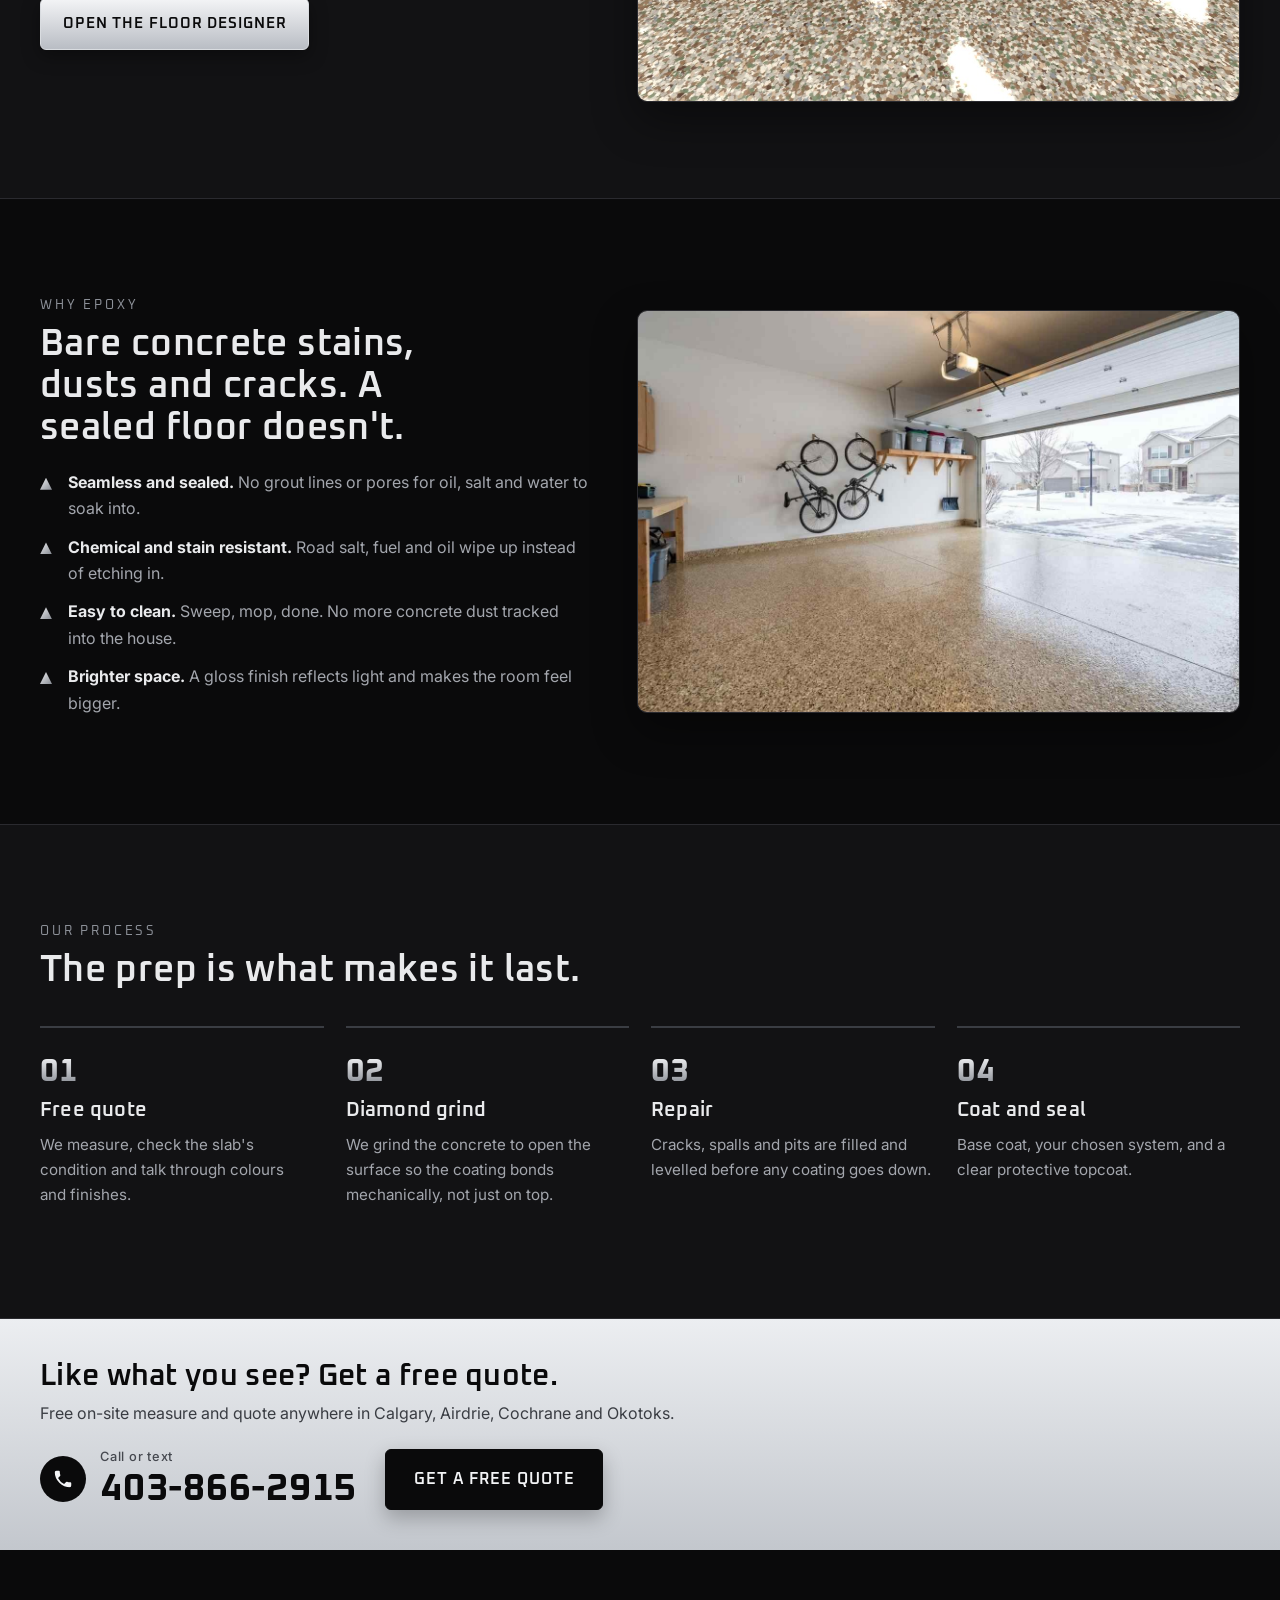
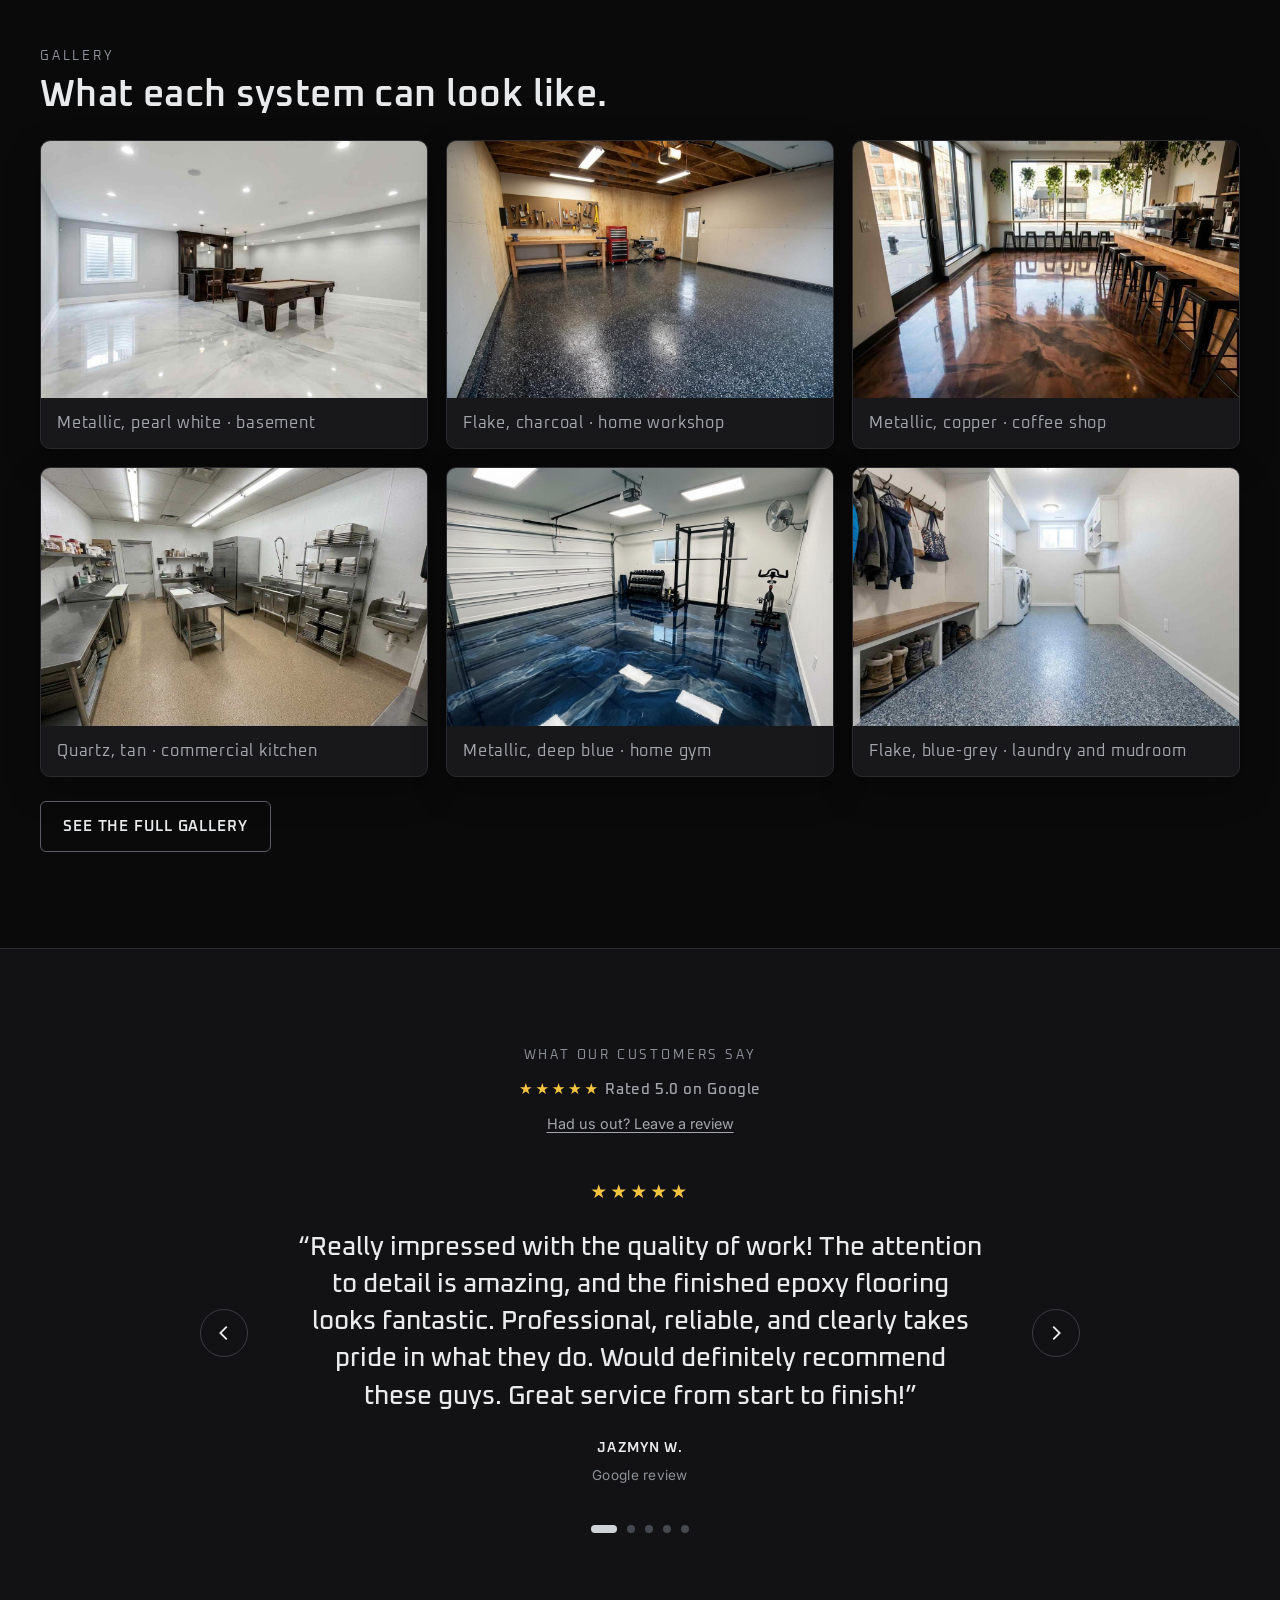
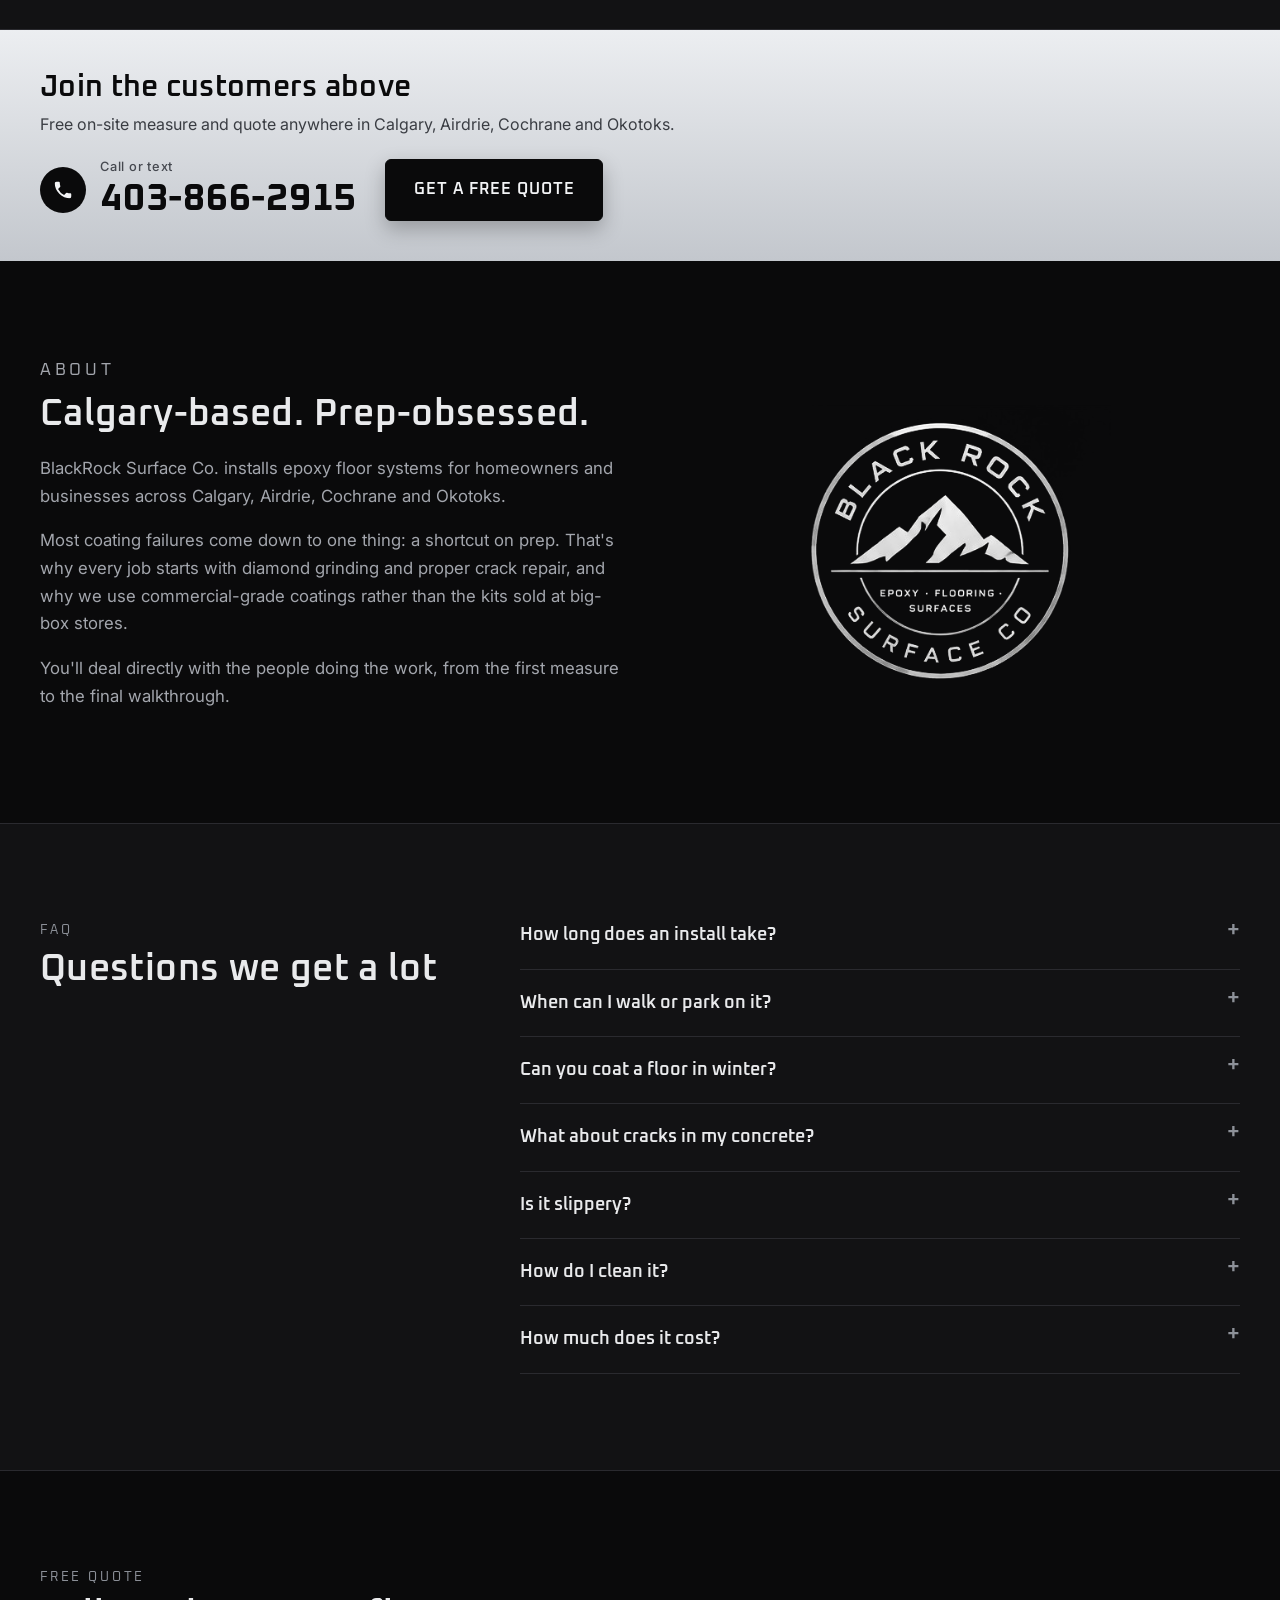
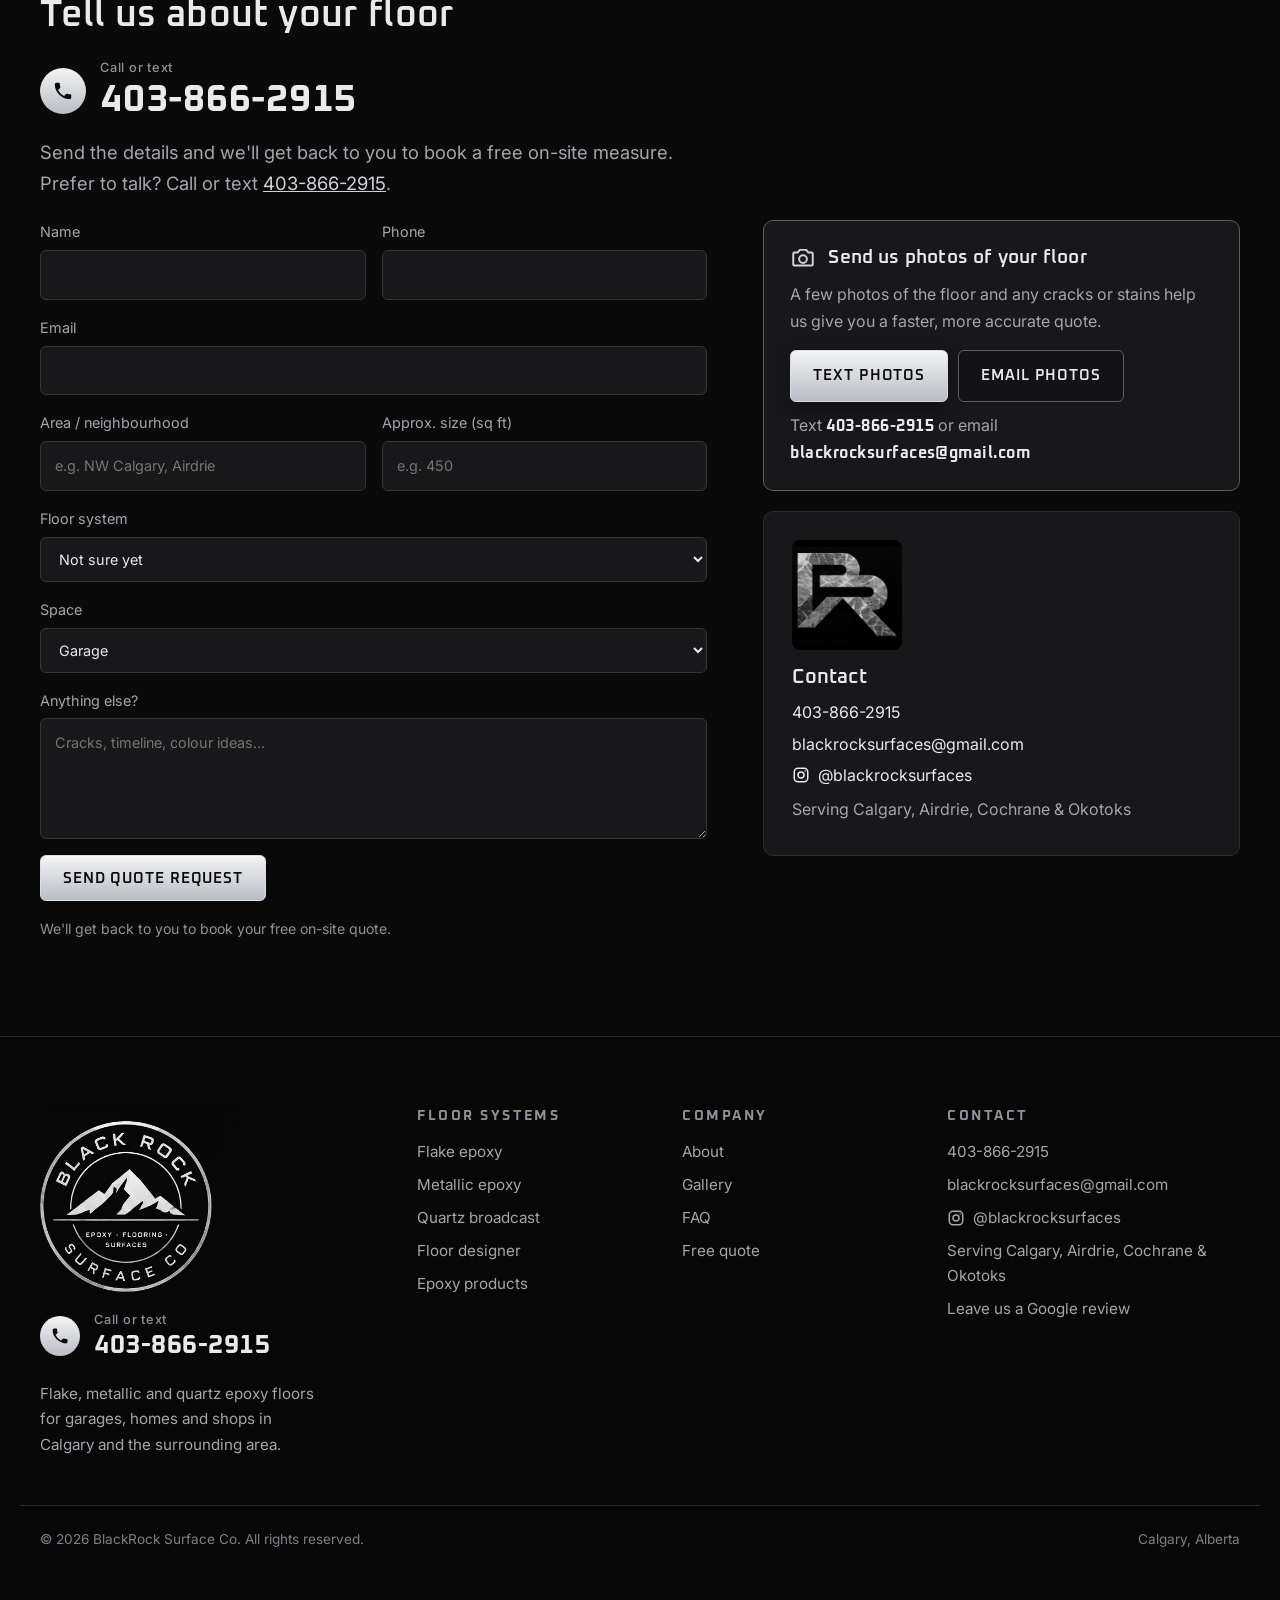
==== commit 7197809d: "Search and AI visibility: titles, canonical/OG tags, business and FAQ structured data, sitemap, llms" ====
--- a/index.html
+++ b/index.html
@@ -3,17 +3,25 @@
 <head>
 <meta charset="utf-8">
 <meta name="viewport" content="width=device-width, initial-scale=1">
-<title>BlackRock Surface Co. | Epoxy Floors in Calgary</title>
+<title>Epoxy Flooring Calgary | Garage Floor Coatings | BlackRock Surface Co.</title>
 <meta name="description" content="Flake, metallic and quartz epoxy floor systems for garages, basements and commercial spaces in Calgary. Free quotes: 403-866-2915.">
 <link rel="icon" type="image/png" href="img/favicon.png">
 <link rel="apple-touch-icon" href="img/apple-touch-icon.png">
-<meta property="og:title" content="BlackRock Surface Co. | Epoxy Floors in Calgary">
+<meta property="og:title" content="Epoxy Flooring Calgary | Garage Floor Coatings | BlackRock Surface Co.">
 <meta property="og:description" content="Flake, metallic and quartz epoxy floor systems for garages, basements and commercial spaces in Calgary. Free quotes: 403-866-2915.">
-<meta property="og:image" content="img/garage.jpg">
+<meta property="og:image" content="https://blackrocksurfaces-ai.github.io/blackrock-website/img/garage.jpg">
 <link rel="preconnect" href="https://fonts.googleapis.com">
 <link rel="preconnect" href="https://fonts.gstatic.com" crossorigin>
 <link href="https://fonts.googleapis.com/css2?family=Oxanium:wght@500;600;700&family=Inter:wght@400;500;600&display=swap" rel="stylesheet">
-<link rel="stylesheet" href="styles.css?v=0fe94dd8">
+<link rel="stylesheet" href="styles.css?v=90d6ccd4">
+<link rel="canonical" href="https://blackrocksurfaces-ai.github.io/blackrock-website/">
+<meta property="og:url" content="https://blackrocksurfaces-ai.github.io/blackrock-website/">
+<meta property="og:type" content="website">
+<meta property="og:site_name" content="BlackRock Surface Co.">
+<meta property="og:locale" content="en_CA">
+<meta name="twitter:card" content="summary_large_image">
+<script type="application/ld+json">{"@context":"https://schema.org","@type":"HomeAndConstructionBusiness","@id":"https://blackrocksurfaces-ai.github.io/blackrock-website/#business","name":"Blackrock Surface Co.","alternateName":"BlackRock Surface Co.","description":"Epoxy flooring contractor in Calgary, Alberta. Flake, metallic and quartz epoxy floor systems for garages, basements and commercial spaces, with diamond-ground prep and free on-site quotes. Working year-round.","url":"https://blackrocksurfaces-ai.github.io/blackrock-website/","telephone":"+1-403-866-2915","email":"blackrocksurfaces@gmail.com","logo":"https://blackrocksurfaces-ai.github.io/blackrock-website/img/logo-full.png","image":"https://blackrocksurfaces-ai.github.io/blackrock-website/img/garage.jpg","address":{"@type":"PostalAddress","addressLocality":"Calgary","addressRegion":"AB","addressCountry":"CA"},"areaServed":[{"@type":"City","name":"Calgary","containedInPlace":{"@type":"State","name":"Alberta"}},{"@type":"City","name":"Airdrie","containedInPlace":{"@type":"State","name":"Alberta"}},{"@type":"City","name":"Cochrane","containedInPlace":{"@type":"State","name":"Alberta"}},{"@type":"City","name":"Okotoks","containedInPlace":{"@type":"State","name":"Alberta"}}],"sameAs":["https://www.instagram.com/blackrocksurfaces/","https://www.google.com/maps/place/?q=place_id:ChIJURMcHKCC4WMRsTeoS94xOvo"],"knowsAbout":["Epoxy flooring","Flake epoxy garage floors","Metallic epoxy floors","Quartz broadcast floors","Concrete grinding and crack repair"],"hasOfferCatalog":{"@type":"OfferCatalog","name":"Epoxy floor systems","itemListElement":[{"@type":"Offer","itemOffered":{"@type":"Service","name":"Flake epoxy floors","url":"https://blackrocksurfaces-ai.github.io/blackrock-website/flake.html"}},{"@type":"Offer","itemOffered":{"@type":"Service","name":"Metallic epoxy floors","url":"https://blackrocksurfaces-ai.github.io/blackrock-website/metallic.html"}},{"@type":"Offer","itemOffered":{"@type":"Service","name":"Quartz broadcast epoxy floors","url":"https://blackrocksurfaces-ai.github.io/blackrock-website/quartz.html"}}]}}</script>
+<script type="application/ld+json">{"@context":"https://schema.org","@type":"FAQPage","mainEntity":[{"@type":"Question","name":"How long does an install take?","acceptedAnswer":{"@type":"Answer","text":"Most residential garages take 1 to 2 days, depending on the size, the slab's condition and the system. We'll give you a timeline with your quote."}},{"@type":"Question","name":"When can I walk or park on it?","acceptedAnswer":{"@type":"Answer","text":"Light foot traffic is usually fine within about a day. Vehicles need longer for the coating to fully cure. We'll give you exact times for your system and the temperature on the day."}},{"@type":"Question","name":"Can you coat a floor in winter?","acceptedAnswer":{"@type":"Answer","text":"Yes, as long as the space can be kept heated to the temperature the coating needs during install and cure. Attached and heated garages are usually fine."}},{"@type":"Question","name":"What about cracks in my concrete?","acceptedAnswer":{"@type":"Answer","text":"Cracks and spalls are repaired before coating. Coatings bridge hairline cracks well, but a slab that's still moving can telegraph cracks through over time. We'll flag that at the quote."}},{"@type":"Question","name":"Is it slippery?","acceptedAnswer":{"@type":"Answer","text":"A plain gloss coat can be slick when wet. Flake and quartz systems add texture, and we can add anti-slip additive to the topcoat."}},{"@type":"Question","name":"How do I clean it?","acceptedAnswer":{"@type":"Answer","text":"Sweep or dust-mop regularly, and mop with a mild cleaner. Avoid soap-heavy or acidic cleaners that leave a film."}},{"@type":"Question","name":"How much does it cost?","acceptedAnswer":{"@type":"Answer","text":"It depends on square footage, slab condition and system. Every quote is free and done on-site so the price is accurate, not a guess."}}]}</script>
 </head>
 <body class="home">
 <header class="site-header">
@@ -136,7 +144,7 @@
 
 <section class="quote-strip">
   <div class="wrap">
-    <div><h2>Like what you see? Get a free quote.</h2><p>Free on-site measure and quote anywhere in Calgary and area.</p></div>
+    <div><h2>Like what you see? Get a free quote.</h2><p>Free on-site measure and quote anywhere in Calgary, Airdrie, Cochrane and Okotoks.</p></div>
     <div class="strip-acts"><a class="big-phone on-light" href="tel:+14038662915"><svg class="ico-phone" viewBox="0 0 24 24" aria-hidden="true" fill="currentColor"><path d="M6.6 10.8a15.1 15.1 0 0 0 6.6 6.6l2.2-2.2a1 1 0 0 1 1-.25c1.1.37 2.3.57 3.6.57a1 1 0 0 1 1 1V20a1 1 0 0 1-1 1A17 17 0 0 1 3 4a1 1 0 0 1 1-1h3.5a1 1 0 0 1 1 1c0 1.25.2 2.45.57 3.6a1 1 0 0 1-.25 1z"/></svg><span><small>Call or text</small>403-866-2915</span></a><a class="btn btn-dark btn-lg" href="#get-quote">Get a free quote</a></div>
   </div>
 </section>
@@ -161,7 +169,8 @@
   <div class="wrap">
     <div class="reviews-head">
       <p class="eyebrow">What our customers say</p>
-      <a class="rating" href="https://www.google.com/maps/search/?api=1&amp;query=Blackrock+Surface+Co.+Calgary" target="_blank" rel="noopener"><span class="stars" aria-hidden="true">★★★★★</span> 5.0 · 10 Google reviews</a>
+      <a class="rating" href="https://www.google.com/maps/search/?api=1&amp;query=Blackrock+Surface+Co.+Calgary" target="_blank" rel="noopener"><span class="stars" aria-hidden="true">★★★★★</span> Rated 5.0 on Google</a>
+      <a class="review-cta" href="https://g.page/r/CbE3qEveMTr6EBM/review" target="_blank" rel="noopener">Had us out? Leave a review</a>
     </div>
     <div class="carousel" aria-roledescription="carousel" aria-label="Customer reviews">
       <button class="car-btn prev" type="button" aria-label="Previous review"><svg viewBox="0 0 24 24" width="22" height="22" aria-hidden="true" fill="none" stroke="currentColor" stroke-width="2"><path d="M15 5l-7 7 7 7"/></svg></button>
@@ -200,7 +209,7 @@
 
 <section class="quote-strip">
   <div class="wrap">
-    <div><h2>Join the customers above</h2><p>Free on-site measure and quote anywhere in Calgary and area.</p></div>
+    <div><h2>Join the customers above</h2><p>Free on-site measure and quote anywhere in Calgary, Airdrie, Cochrane and Okotoks.</p></div>
     <div class="strip-acts"><a class="big-phone on-light" href="tel:+14038662915"><svg class="ico-phone" viewBox="0 0 24 24" aria-hidden="true" fill="currentColor"><path d="M6.6 10.8a15.1 15.1 0 0 0 6.6 6.6l2.2-2.2a1 1 0 0 1 1-.25c1.1.37 2.3.57 3.6.57a1 1 0 0 1 1 1V20a1 1 0 0 1-1 1A17 17 0 0 1 3 4a1 1 0 0 1 1-1h3.5a1 1 0 0 1 1 1c0 1.25.2 2.45.57 3.6a1 1 0 0 1-.25 1z"/></svg><span><small>Call or text</small>403-866-2915</span></a><a class="btn btn-dark btn-lg" href="#get-quote">Get a free quote</a></div>
   </div>
 </section>
@@ -210,7 +219,7 @@
     <div class="prose">
       <p class="eyebrow">About</p>
       <h2>Calgary-based. Prep-obsessed.</h2>
-      <p>BlackRock Surface Co. installs epoxy floor systems for homeowners and businesses across Calgary and the surrounding area.</p>
+      <p>BlackRock Surface Co. installs epoxy floor systems for homeowners and businesses across Calgary, Airdrie, Cochrane and Okotoks.</p>
       <p>Most coating failures come down to one thing: a shortcut on prep. That's why every job starts with diamond grinding and proper crack repair, and why we use commercial-grade coatings rather than the kits sold at big-box stores.</p>
       <p>You'll deal directly with the people doing the work, from the first measure to the final walkthrough.</p>
     </div>
@@ -283,7 +292,7 @@
       <p><a href="tel:+14038662915">403-866-2915</a></p>
       <p><a href="mailto:blackrocksurfaces@gmail.com">blackrocksurfaces@gmail.com</a></p>
       <p><a class="ig-link" href="https://www.instagram.com/blackrocksurfaces/" target="_blank" rel="noopener"><svg class="ig" viewBox="0 0 24 24" width="18" height="18" aria-hidden="true" fill="none" stroke="currentColor" stroke-width="2"><rect x="3" y="3" width="18" height="18" rx="5"/><circle cx="12" cy="12" r="4"/><circle cx="17.5" cy="6.5" r="1" fill="currentColor" stroke="none"/></svg>@blackrocksurfaces</a></p>
-      <p>Serving Calgary &amp; surrounding area</p>
+      <p>Serving Calgary, Airdrie, Cochrane &amp; Okotoks</p>
     </aside>
     </div>
     </div>
@@ -304,14 +313,14 @@
     </div>
     <div>
       <h4>Contact</h4>
-      <a href="tel:+14038662915">403-866-2915</a><a href="mailto:blackrocksurfaces@gmail.com">blackrocksurfaces@gmail.com</a><a class="ig-link" href="https://www.instagram.com/blackrocksurfaces/" target="_blank" rel="noopener"><svg class="ig" viewBox="0 0 24 24" width="18" height="18" aria-hidden="true" fill="none" stroke="currentColor" stroke-width="2"><rect x="3" y="3" width="18" height="18" rx="5"/><circle cx="12" cy="12" r="4"/><circle cx="17.5" cy="6.5" r="1" fill="currentColor" stroke="none"/></svg>@blackrocksurfaces</a><span>Calgary &amp; surrounding area</span>
+      <a href="tel:+14038662915">403-866-2915</a><a href="mailto:blackrocksurfaces@gmail.com">blackrocksurfaces@gmail.com</a><a class="ig-link" href="https://www.instagram.com/blackrocksurfaces/" target="_blank" rel="noopener"><svg class="ig" viewBox="0 0 24 24" width="18" height="18" aria-hidden="true" fill="none" stroke="currentColor" stroke-width="2"><rect x="3" y="3" width="18" height="18" rx="5"/><circle cx="12" cy="12" r="4"/><circle cx="17.5" cy="6.5" r="1" fill="currentColor" stroke="none"/></svg>@blackrocksurfaces</a><span>Serving Calgary, Airdrie, Cochrane &amp; Okotoks</span><a href="https://g.page/r/CbE3qEveMTr6EBM/review" target="_blank" rel="noopener">Leave us a Google review</a>
     </div>
   </div>
   <div class="wrap legal"><div>&copy; <span id="yr"></span> BlackRock Surface Co. All rights reserved.</div><div>Calgary, Alberta</div></div>
 </footer>
 <div class="action-bar" role="region" aria-label="Call or get a free quote">
   <div class="wrap">
-    <p>Free on-site quotes<span>Calgary and area, all year round</span></p>
+    <p>Free on-site quotes<span>Calgary, Airdrie, Cochrane &amp; Okotoks, all year round</span></p>
     <div class="acts"><a class="btn btn-call" href="tel:+14038662915"><svg class="ico-phone" viewBox="0 0 24 24" aria-hidden="true" fill="currentColor"><path d="M6.6 10.8a15.1 15.1 0 0 0 6.6 6.6l2.2-2.2a1 1 0 0 1 1-.25c1.1.37 2.3.57 3.6.57a1 1 0 0 1 1 1V20a1 1 0 0 1-1 1A17 17 0 0 1 3 4a1 1 0 0 1 1-1h3.5a1 1 0 0 1 1 1c0 1.25.2 2.45.57 3.6a1 1 0 0 1-.25 1z"/></svg><span class="lbl-long">Call 403-866-2915</span><span class="lbl-short">Call now</span></a><a class="btn btn-ghost btn-quote" href="#get-quote">Free quote</a></div>
   </div>
 </div>
--- a/styles.css
+++ b/styles.css
@@ -400,3 +400,5 @@
 @media (max-width:640px){.photo-actions .btn{flex:1 1 140px;text-align:center}}
 .photo-card .photo-msg{background:rgba(255,255,255,.06);border:1px solid var(--line);border-radius:8px;padding:10px 12px;font-size:.92rem;color:var(--text)}
 .photo-card .photo-msg a{color:var(--text);overflow-wrap:anywhere}
+.reviews-head .review-cta{color:var(--muted);font-size:.9rem;text-decoration:underline;text-underline-offset:3px}
+.reviews-head .review-cta:hover{color:var(--text)}
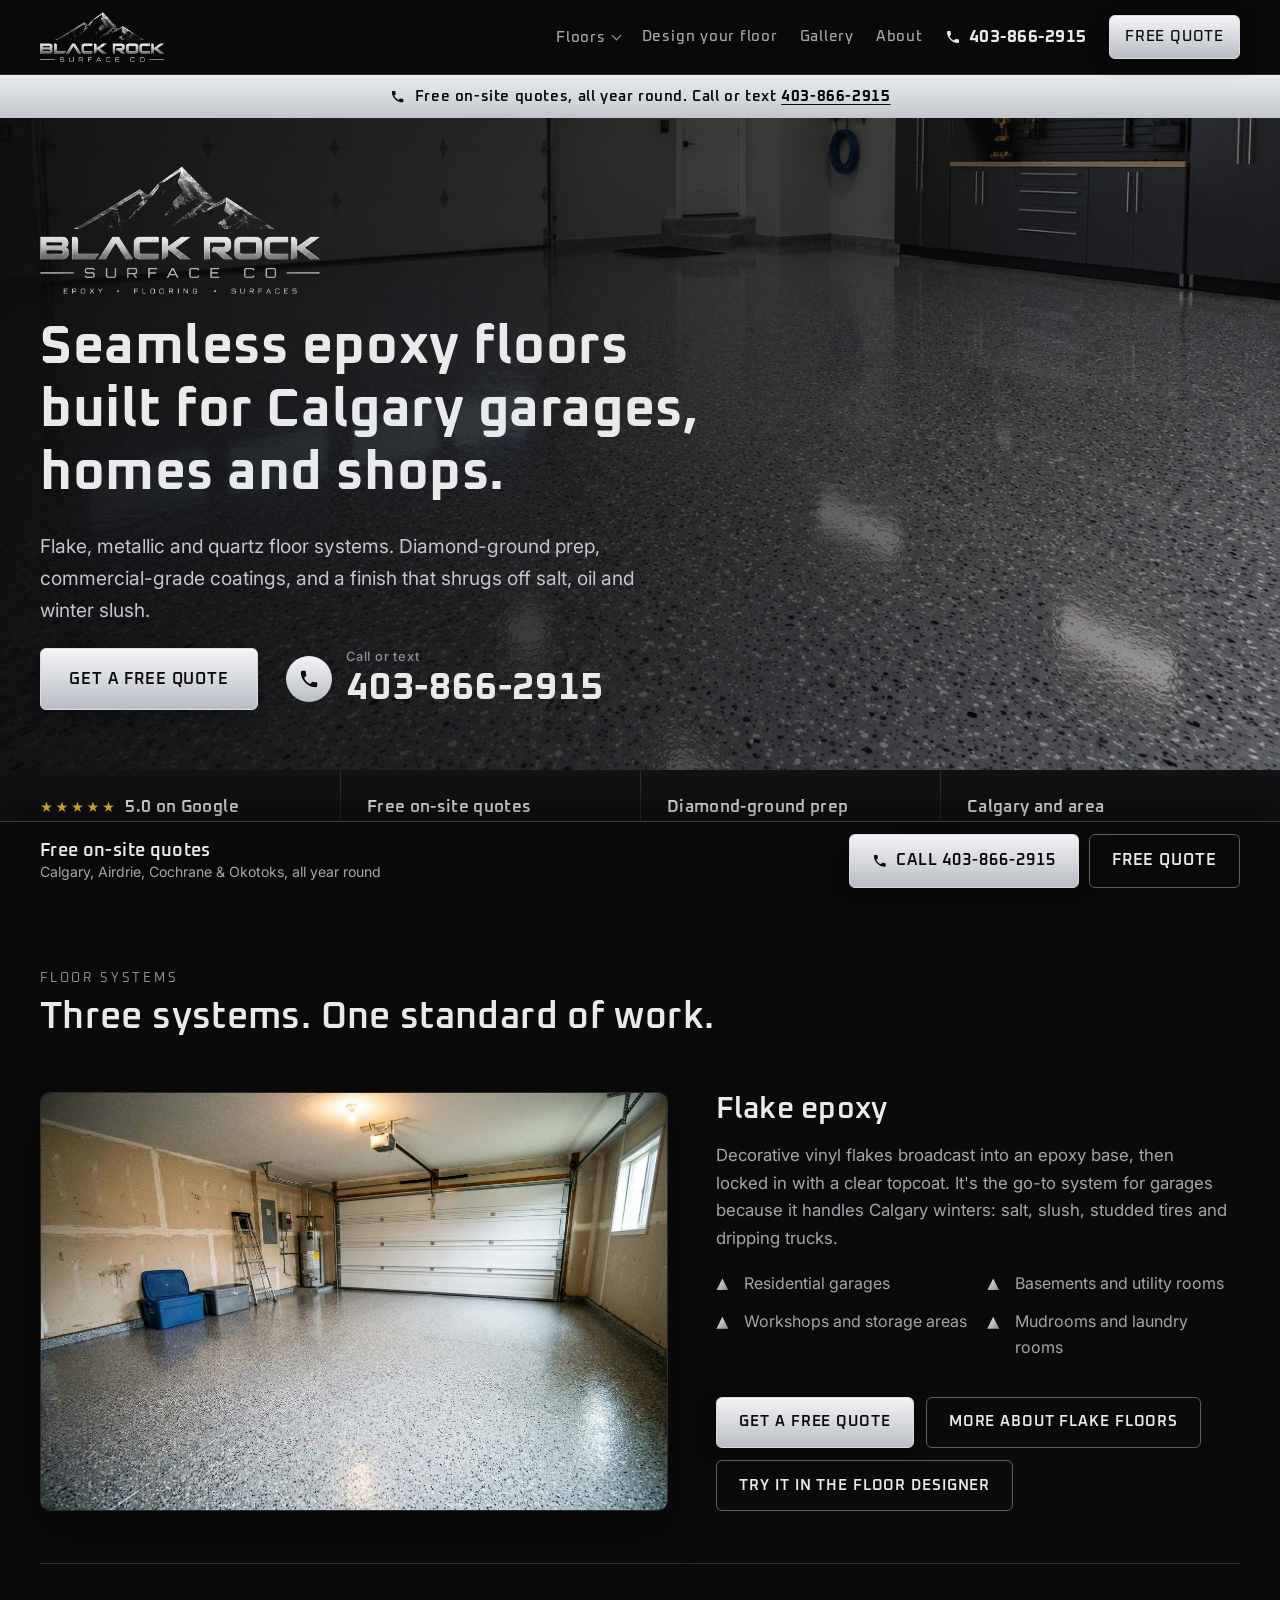
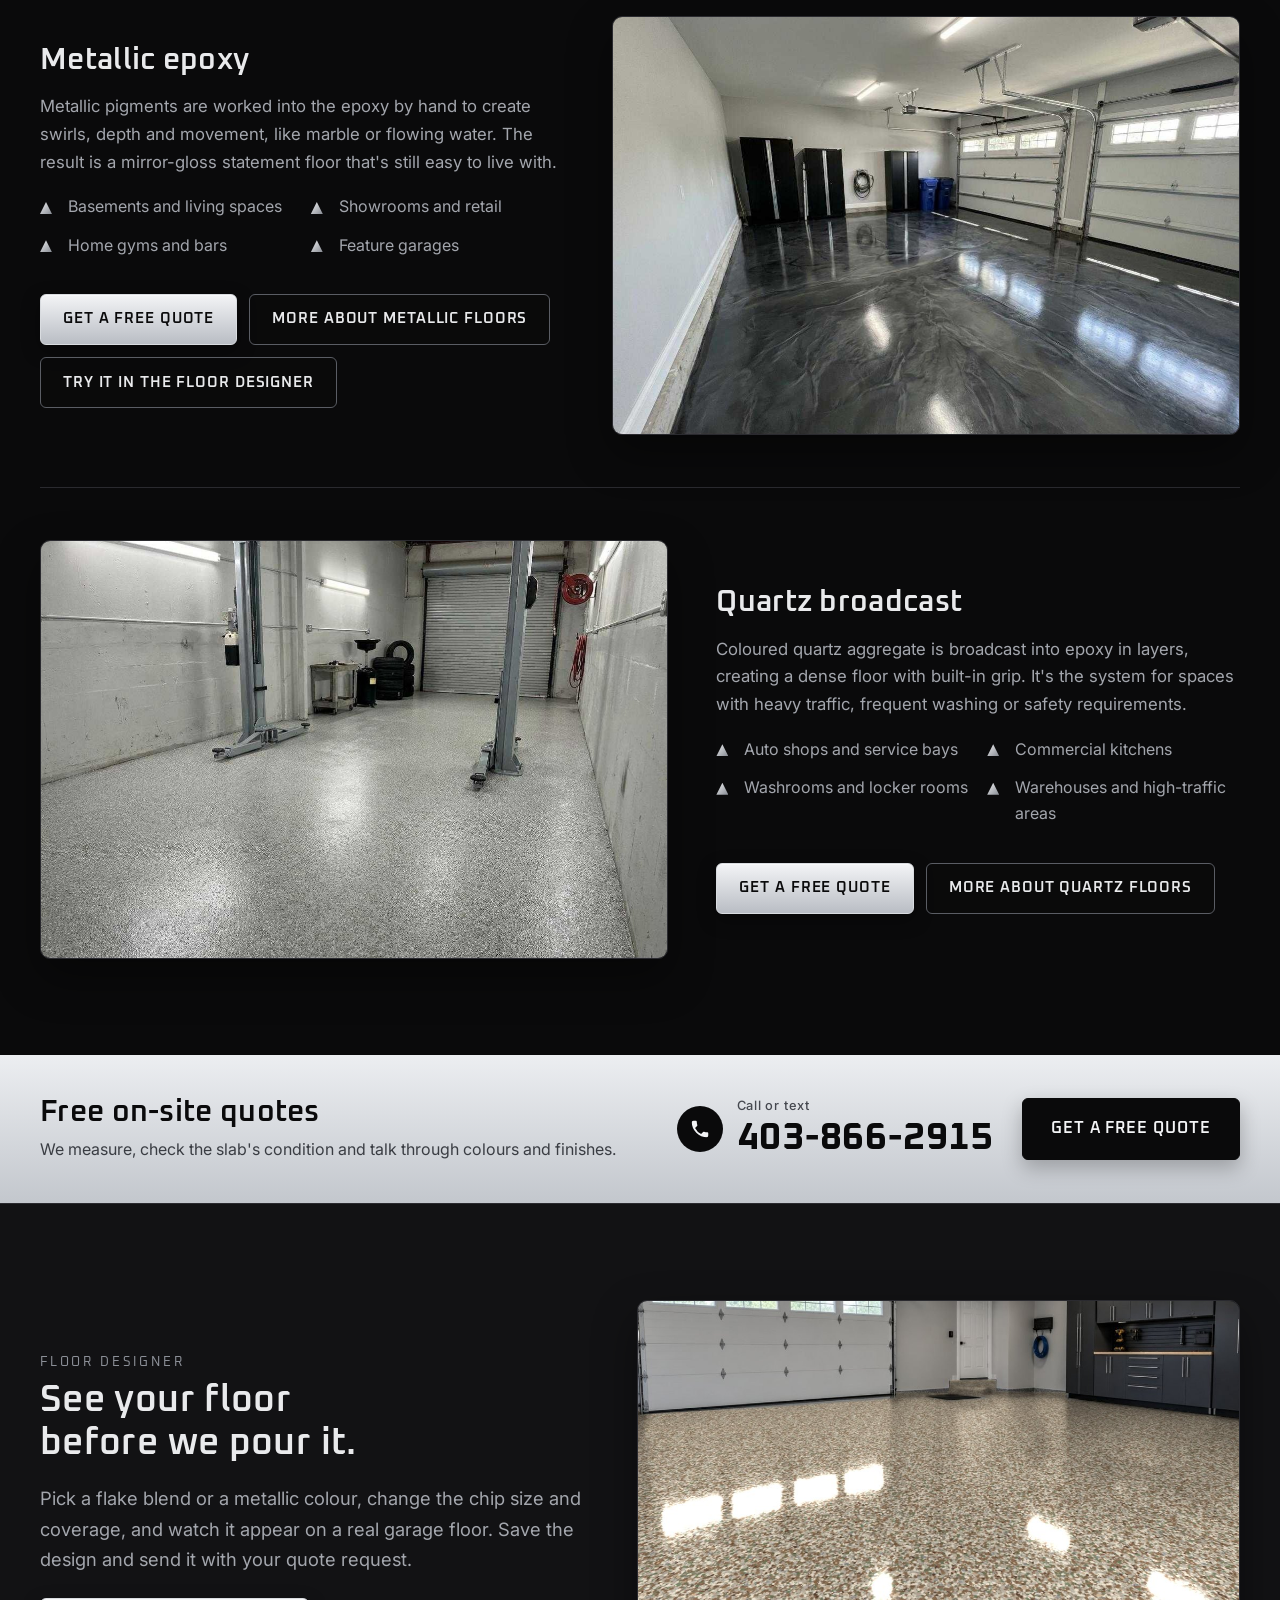
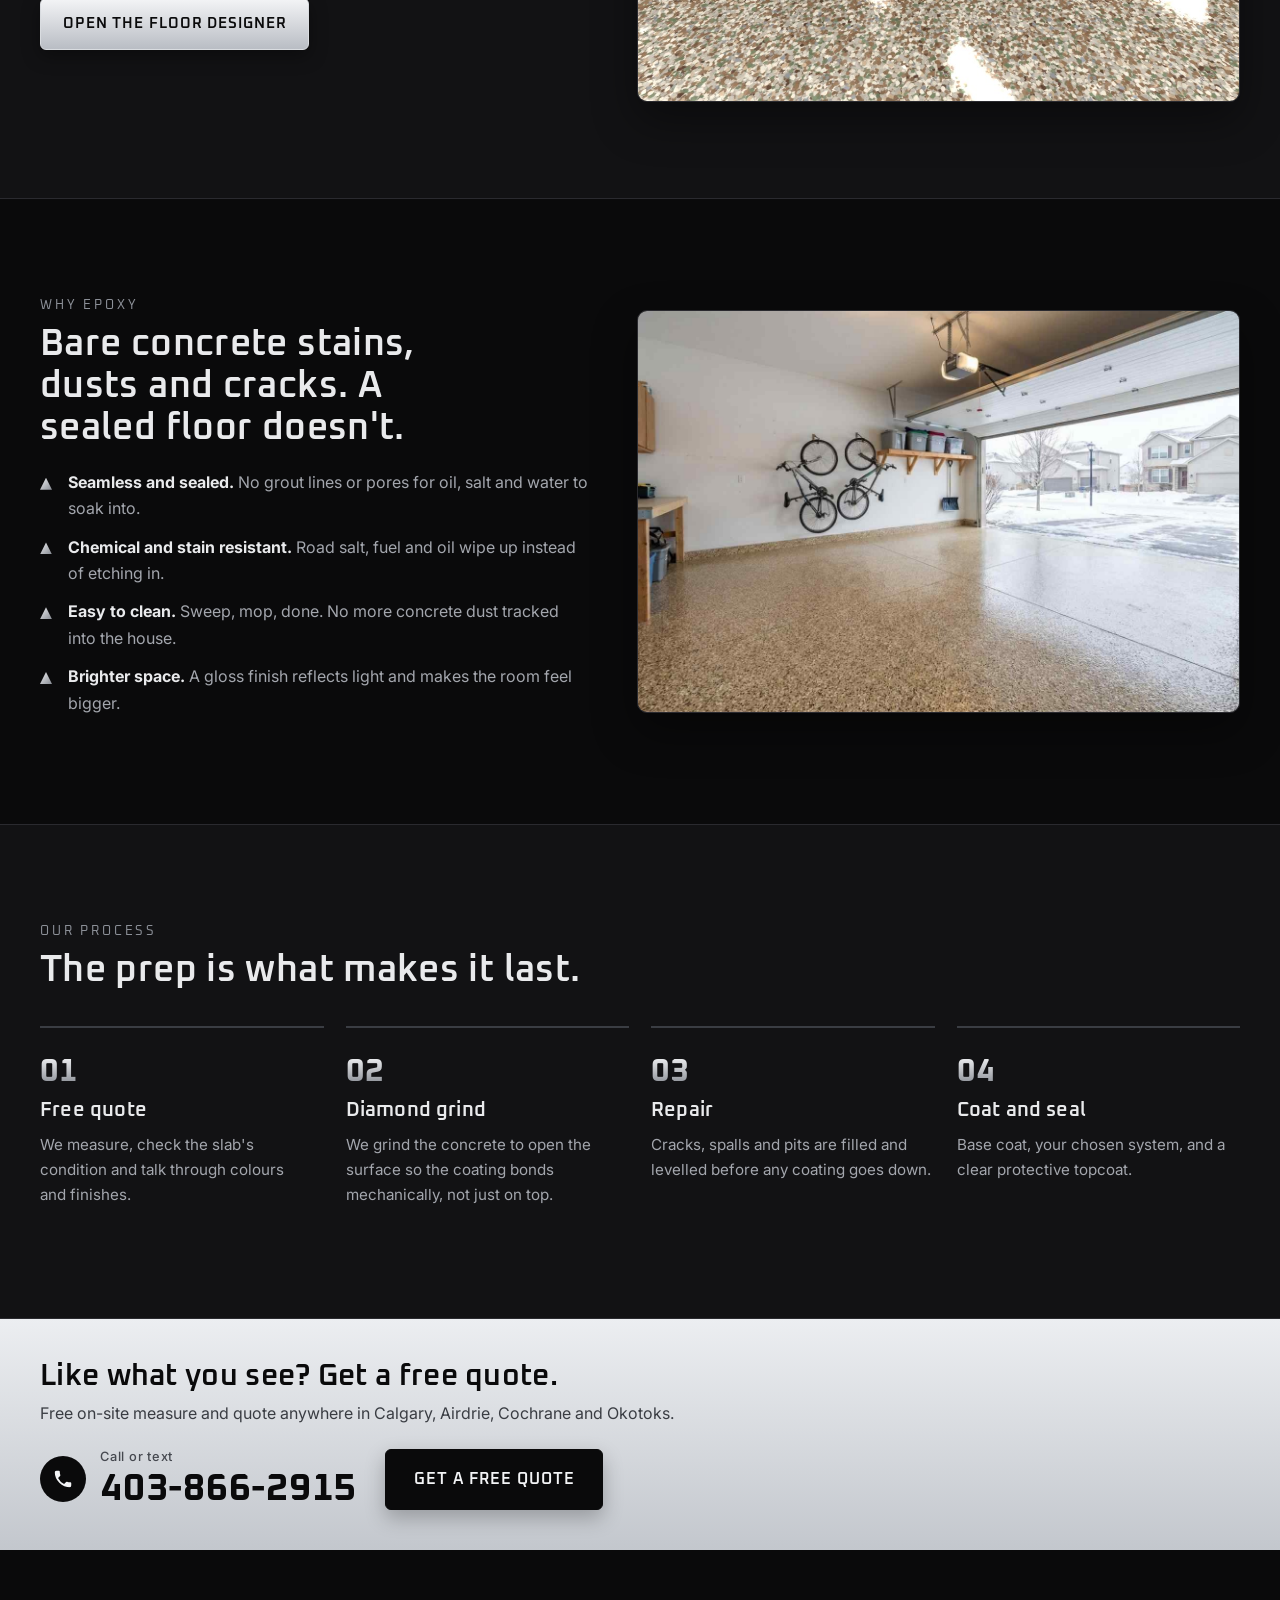
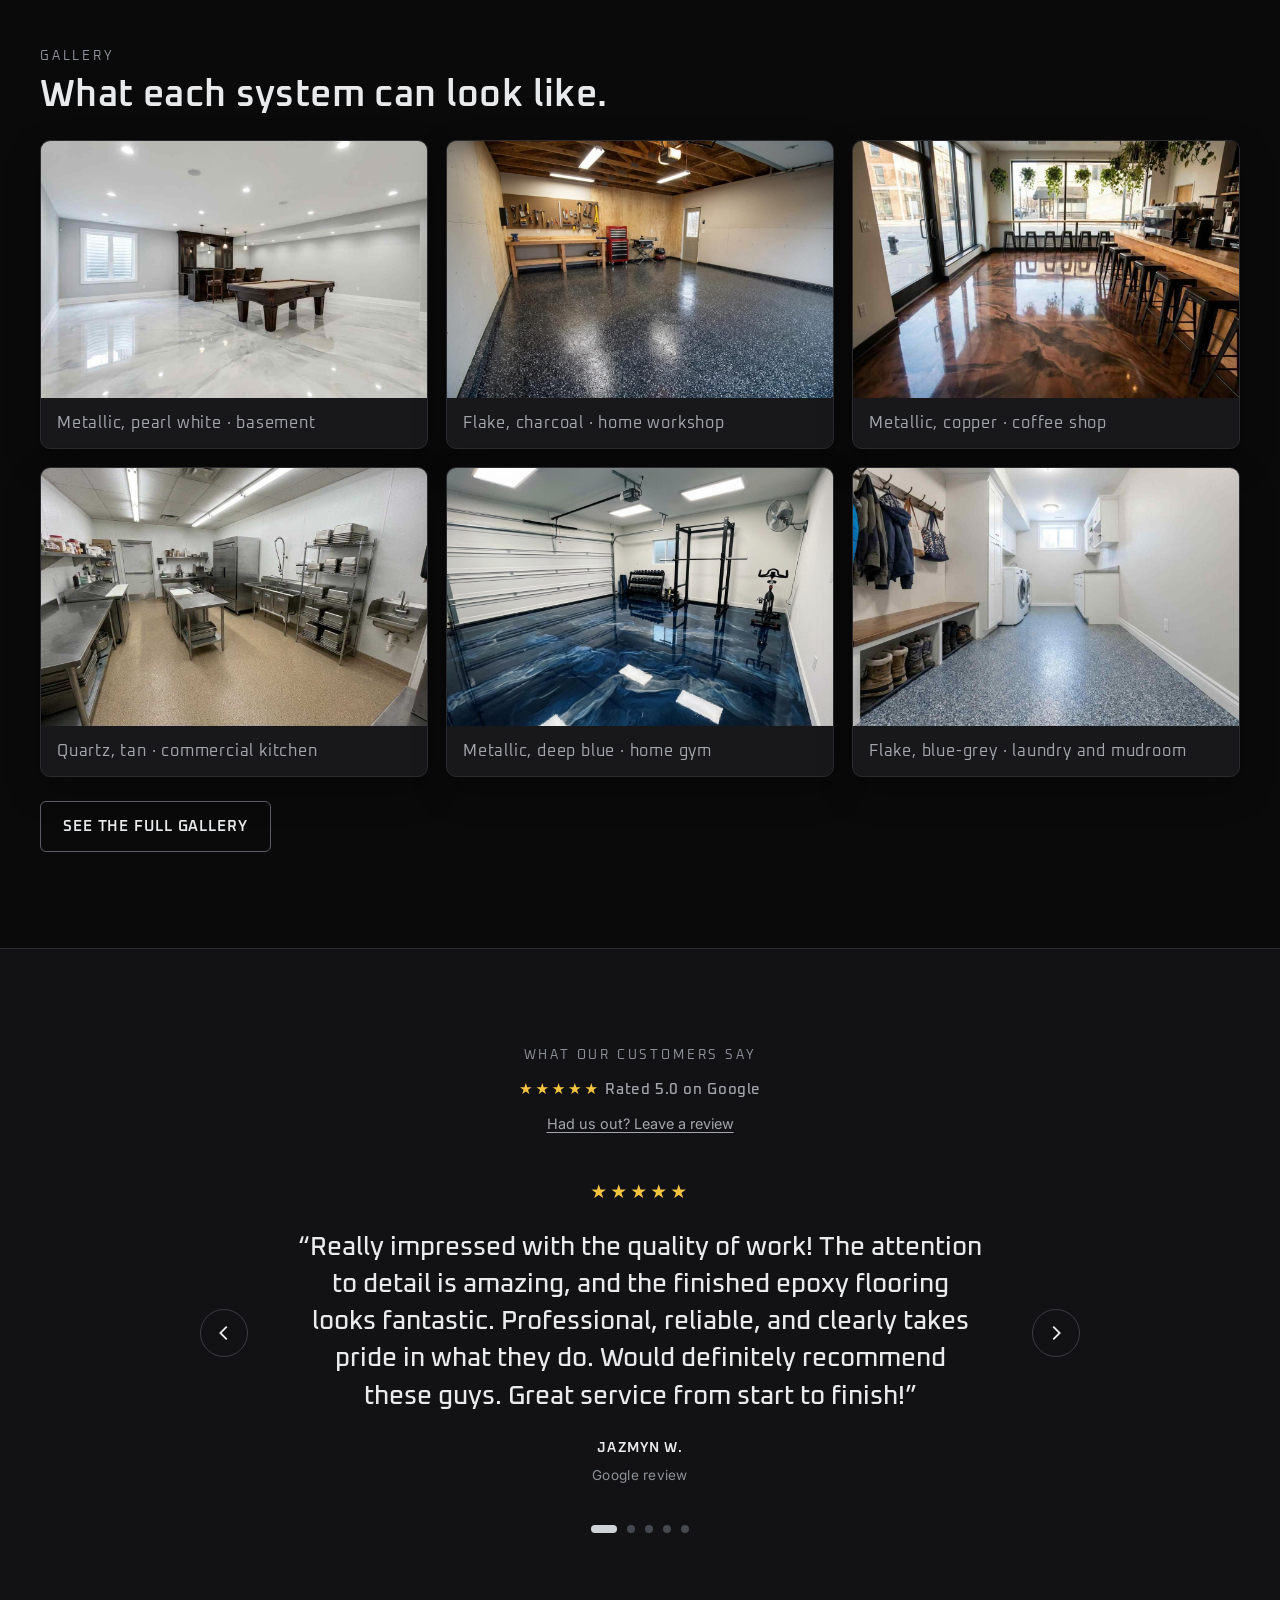
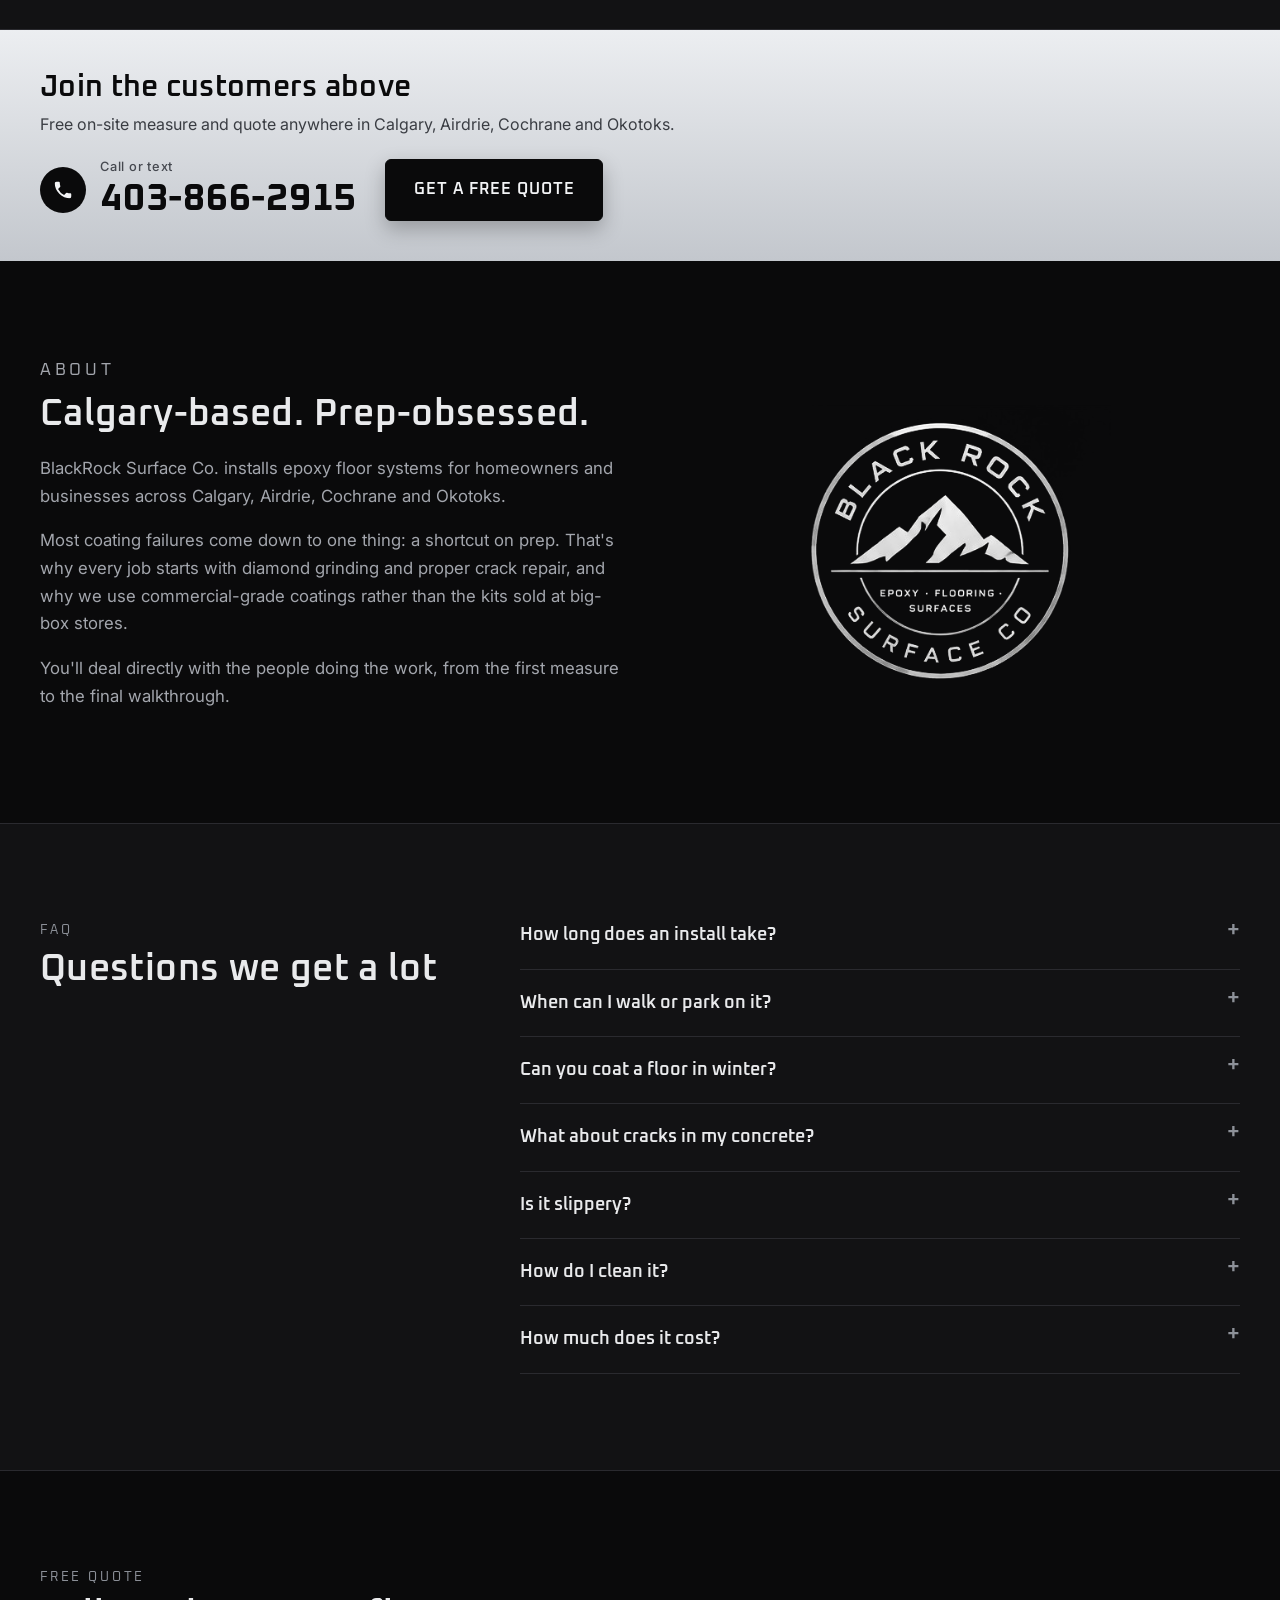
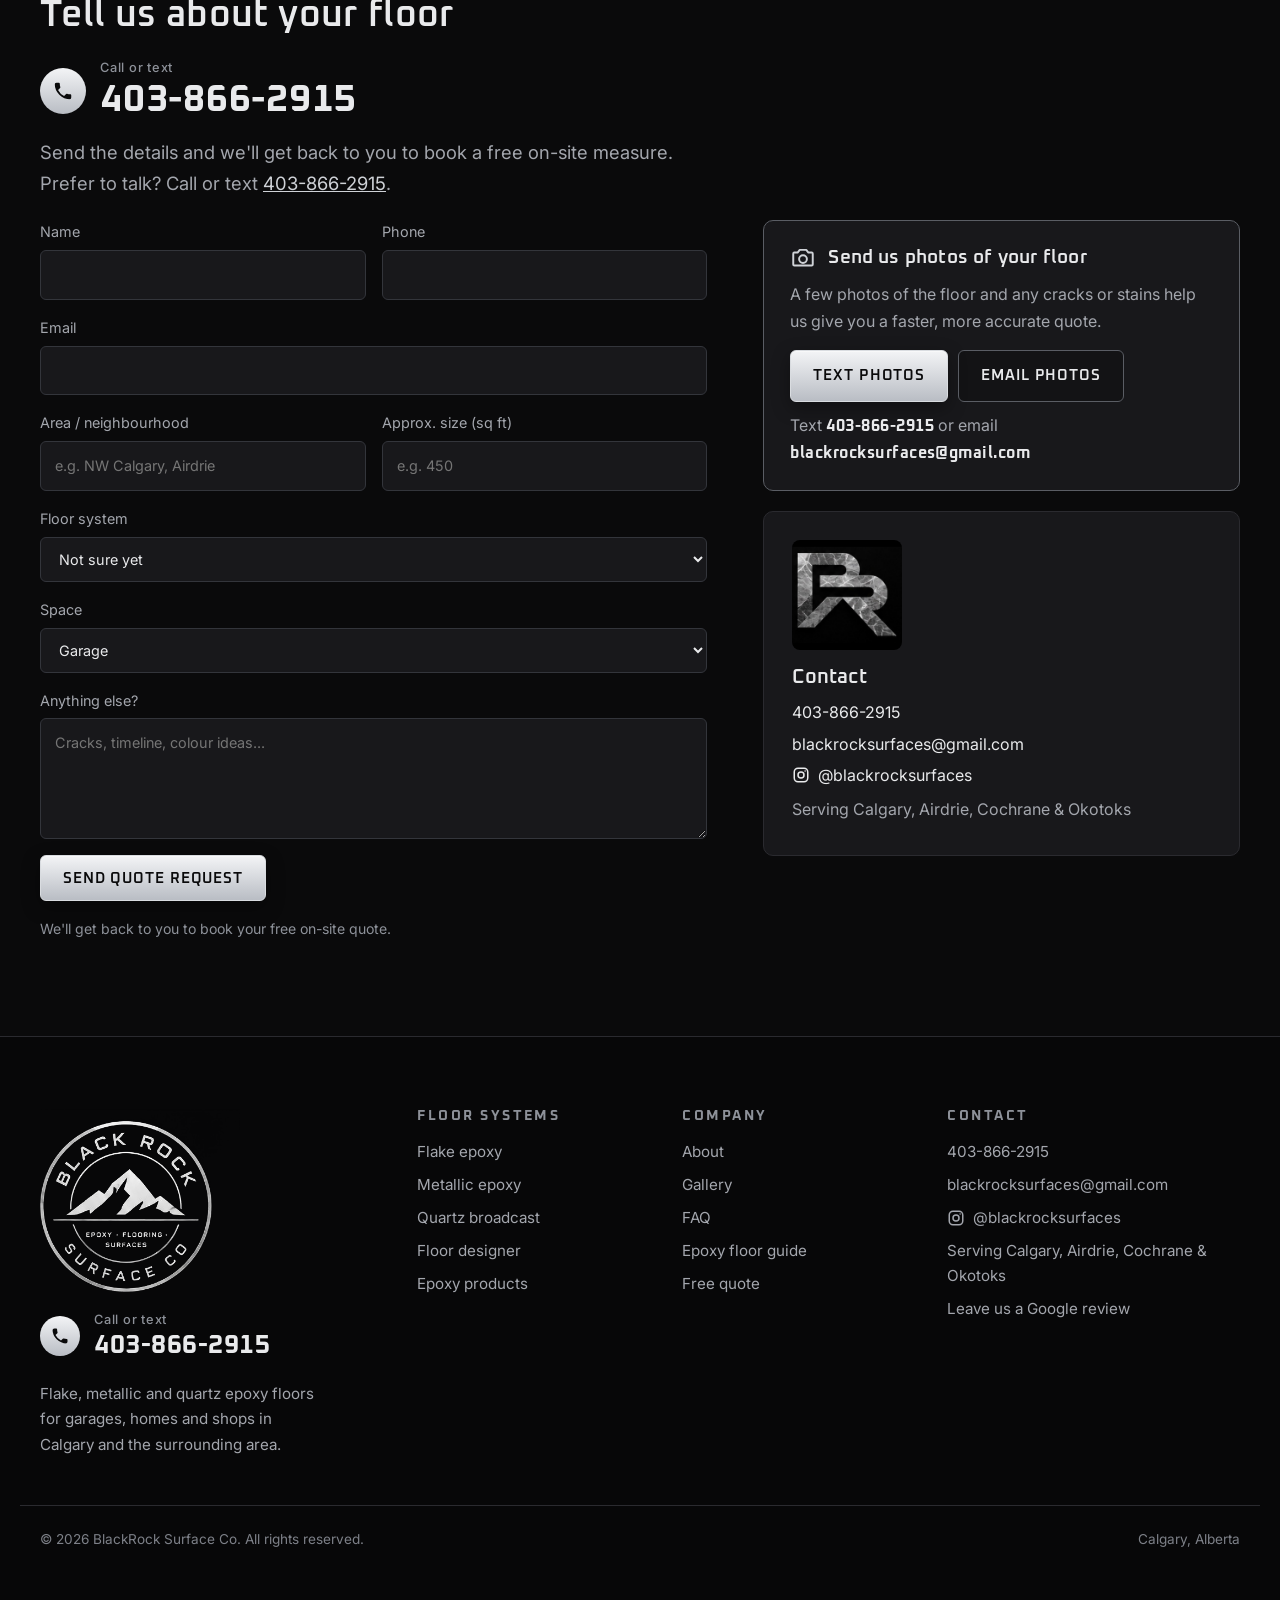
==== commit 20549760: "Add Calgary epoxy floor guide page and 'At a glance' business facts Co-Authored-By: Claude Opus 5.5 " ====
--- a/index.html
+++ b/index.html
@@ -13,7 +13,7 @@
 <link rel="preconnect" href="https://fonts.googleapis.com">
 <link rel="preconnect" href="https://fonts.gstatic.com" crossorigin>
 <link href="https://fonts.googleapis.com/css2?family=Oxanium:wght@500;600;700&family=Inter:wght@400;500;600&display=swap" rel="stylesheet">
-<link rel="stylesheet" href="styles.css?v=90d6ccd4">
+<link rel="stylesheet" href="styles.css?v=7fdf046c">
 <link rel="canonical" href="https://blackrocksurfaces-ai.github.io/blackrock-website/">
 <meta property="og:url" content="https://blackrocksurfaces-ai.github.io/blackrock-website/">
 <meta property="og:type" content="website">
@@ -309,7 +309,7 @@
     </div>
     <div>
       <h4>Company</h4>
-      <a href="about.html">About</a><a href="gallery.html">Gallery</a><a href="faq.html">FAQ</a><a href="contact.html">Free quote</a>
+      <a href="about.html">About</a><a href="gallery.html">Gallery</a><a href="faq.html">FAQ</a><a href="guide.html">Epoxy floor guide</a><a href="contact.html">Free quote</a>
     </div>
     <div>
       <h4>Contact</h4>
--- a/styles.css
+++ b/styles.css
@@ -402,3 +402,18 @@
 .photo-card .photo-msg a{color:var(--text);overflow-wrap:anywhere}
 .reviews-head .review-cta{color:var(--muted);font-size:.9rem;text-decoration:underline;text-underline-offset:3px}
 .reviews-head .review-cta:hover{color:var(--text)}
+/* epoxy floor guide */
+.prose-guide>*{max-width:820px}
+.prose-guide h2{font-size:1.45rem;margin:46px 0 14px}
+.prose-guide h2:first-child{margin-top:0}
+.prose-guide p{color:var(--muted);font-size:1.05rem;line-height:1.7;margin:0 0 14px}
+.prose-guide p a{color:var(--text);text-decoration:underline;text-underline-offset:3px}
+.prose-guide .table-scroll{margin:6px 0 16px}
+.guide .prose-guide td:first-child{width:auto;white-space:nowrap}
+/* about: at a glance */
+.glance{margin:34px 0 0;background:var(--bg3);border:1px solid var(--line);border-radius:var(--radius);padding:22px 24px}
+.glance h2{font-size:.8rem;letter-spacing:.18em;text-transform:uppercase;color:var(--steel2);margin:0 0 12px}
+.glance dl{display:grid;grid-template-columns:max-content minmax(0,1fr);gap:10px 22px;margin:0}
+.glance dt{color:var(--steel2);font-family:var(--head);font-weight:500}
+.glance dd{margin:0;color:var(--text);overflow-wrap:anywhere}
+@media (max-width:520px){.glance dl{grid-template-columns:1fr;gap:2px}.glance dd{margin-bottom:10px}}
